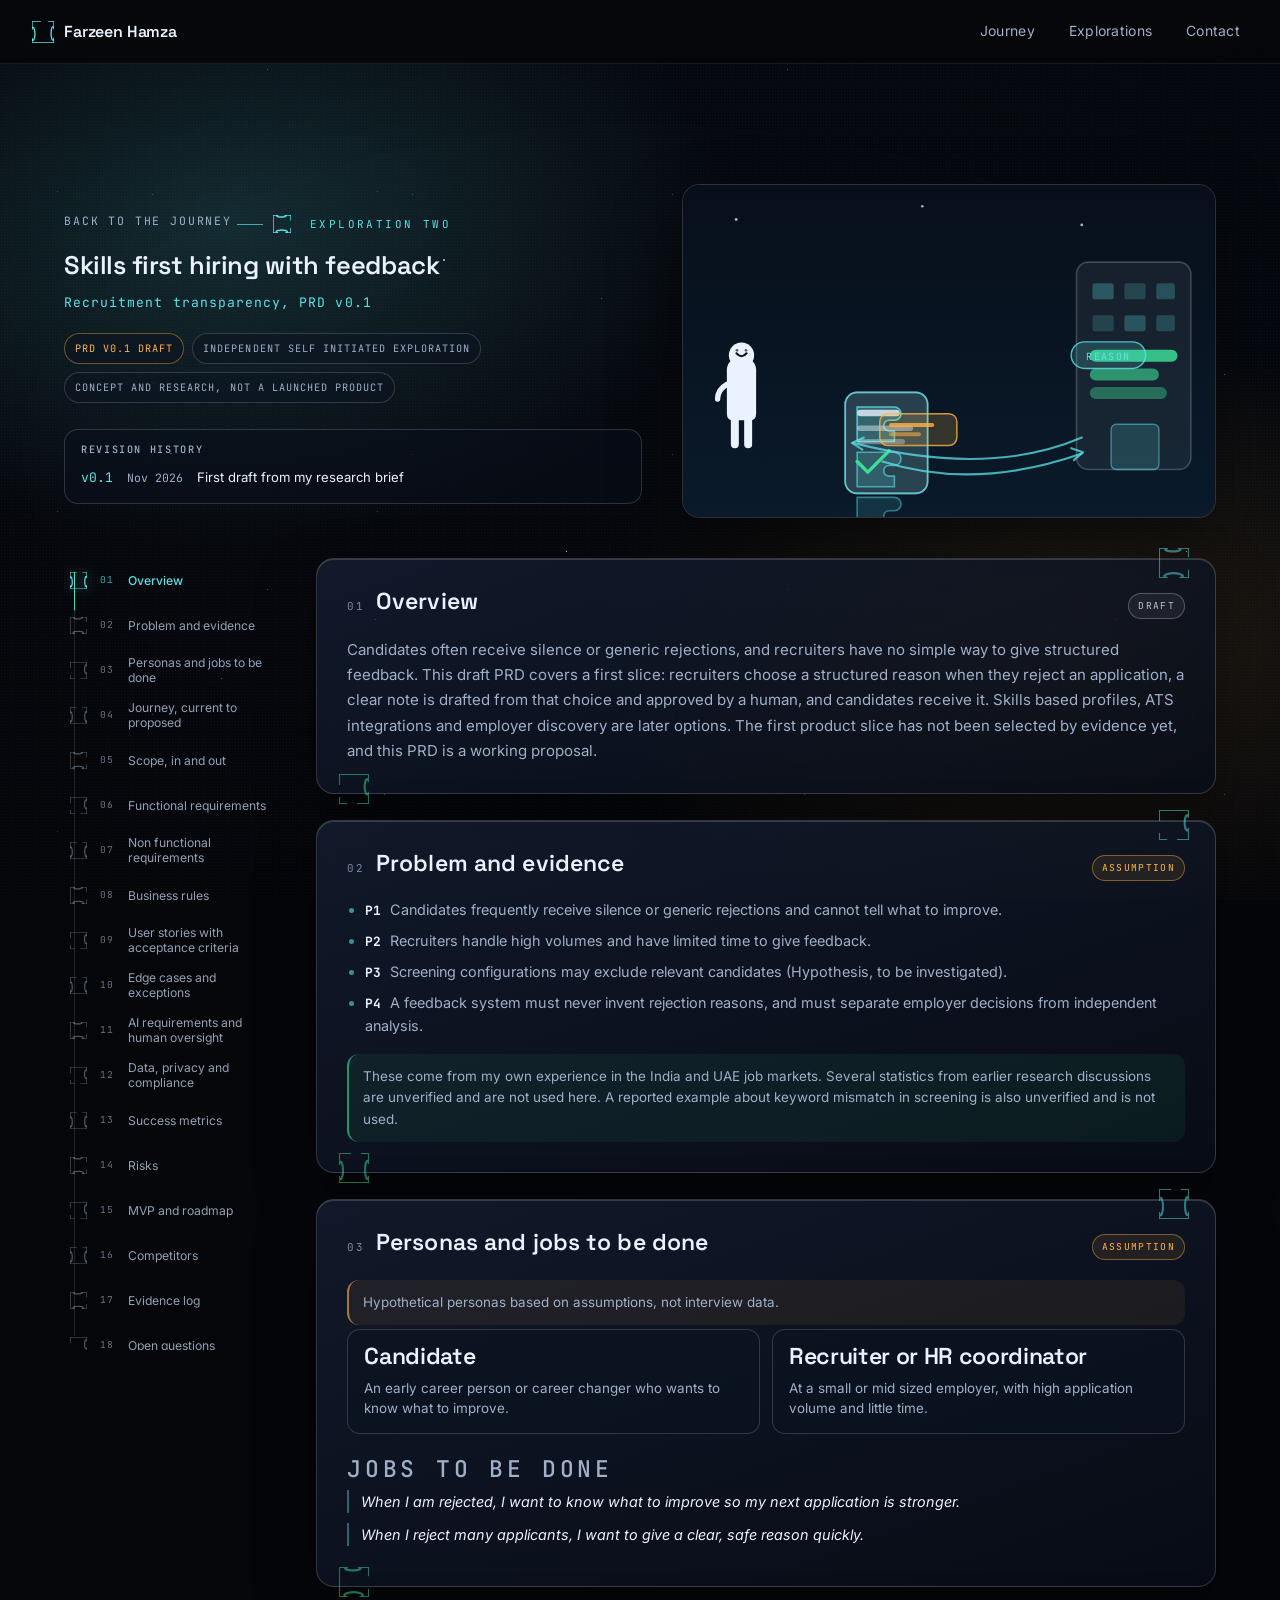
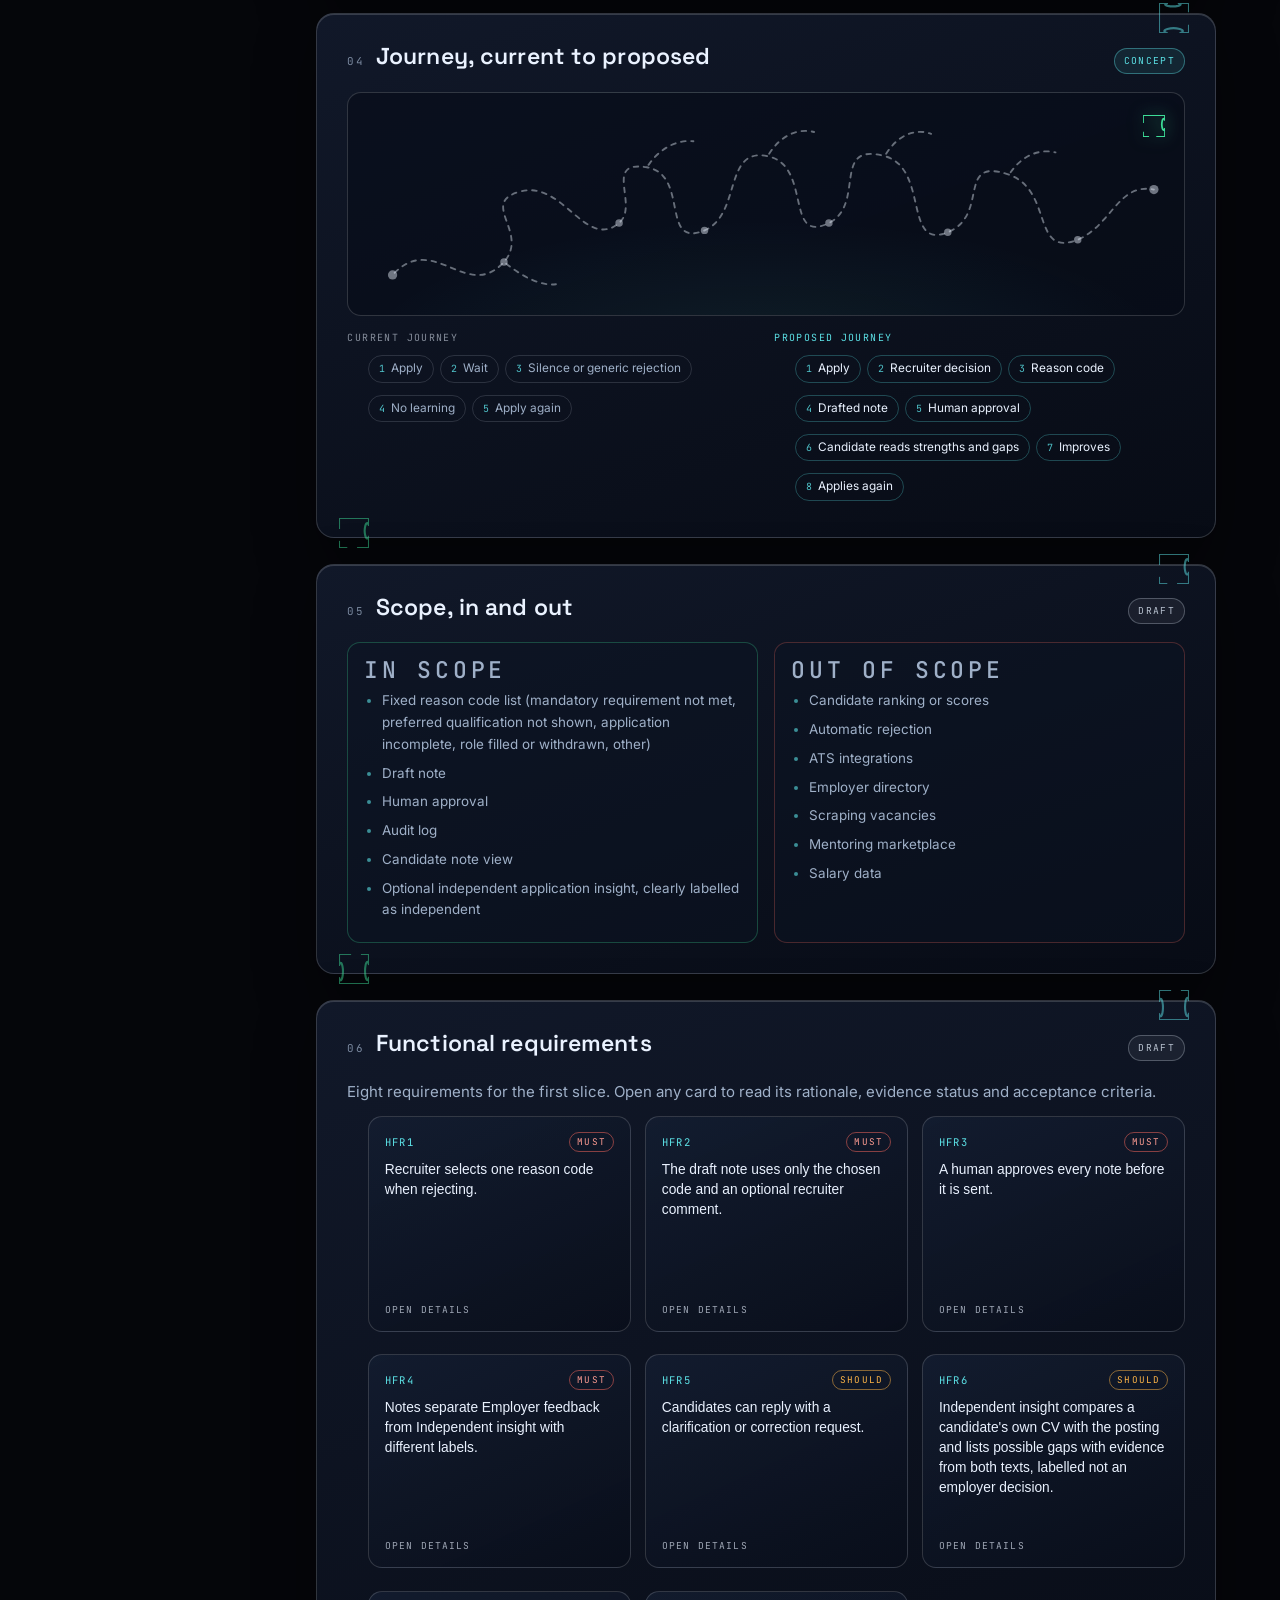
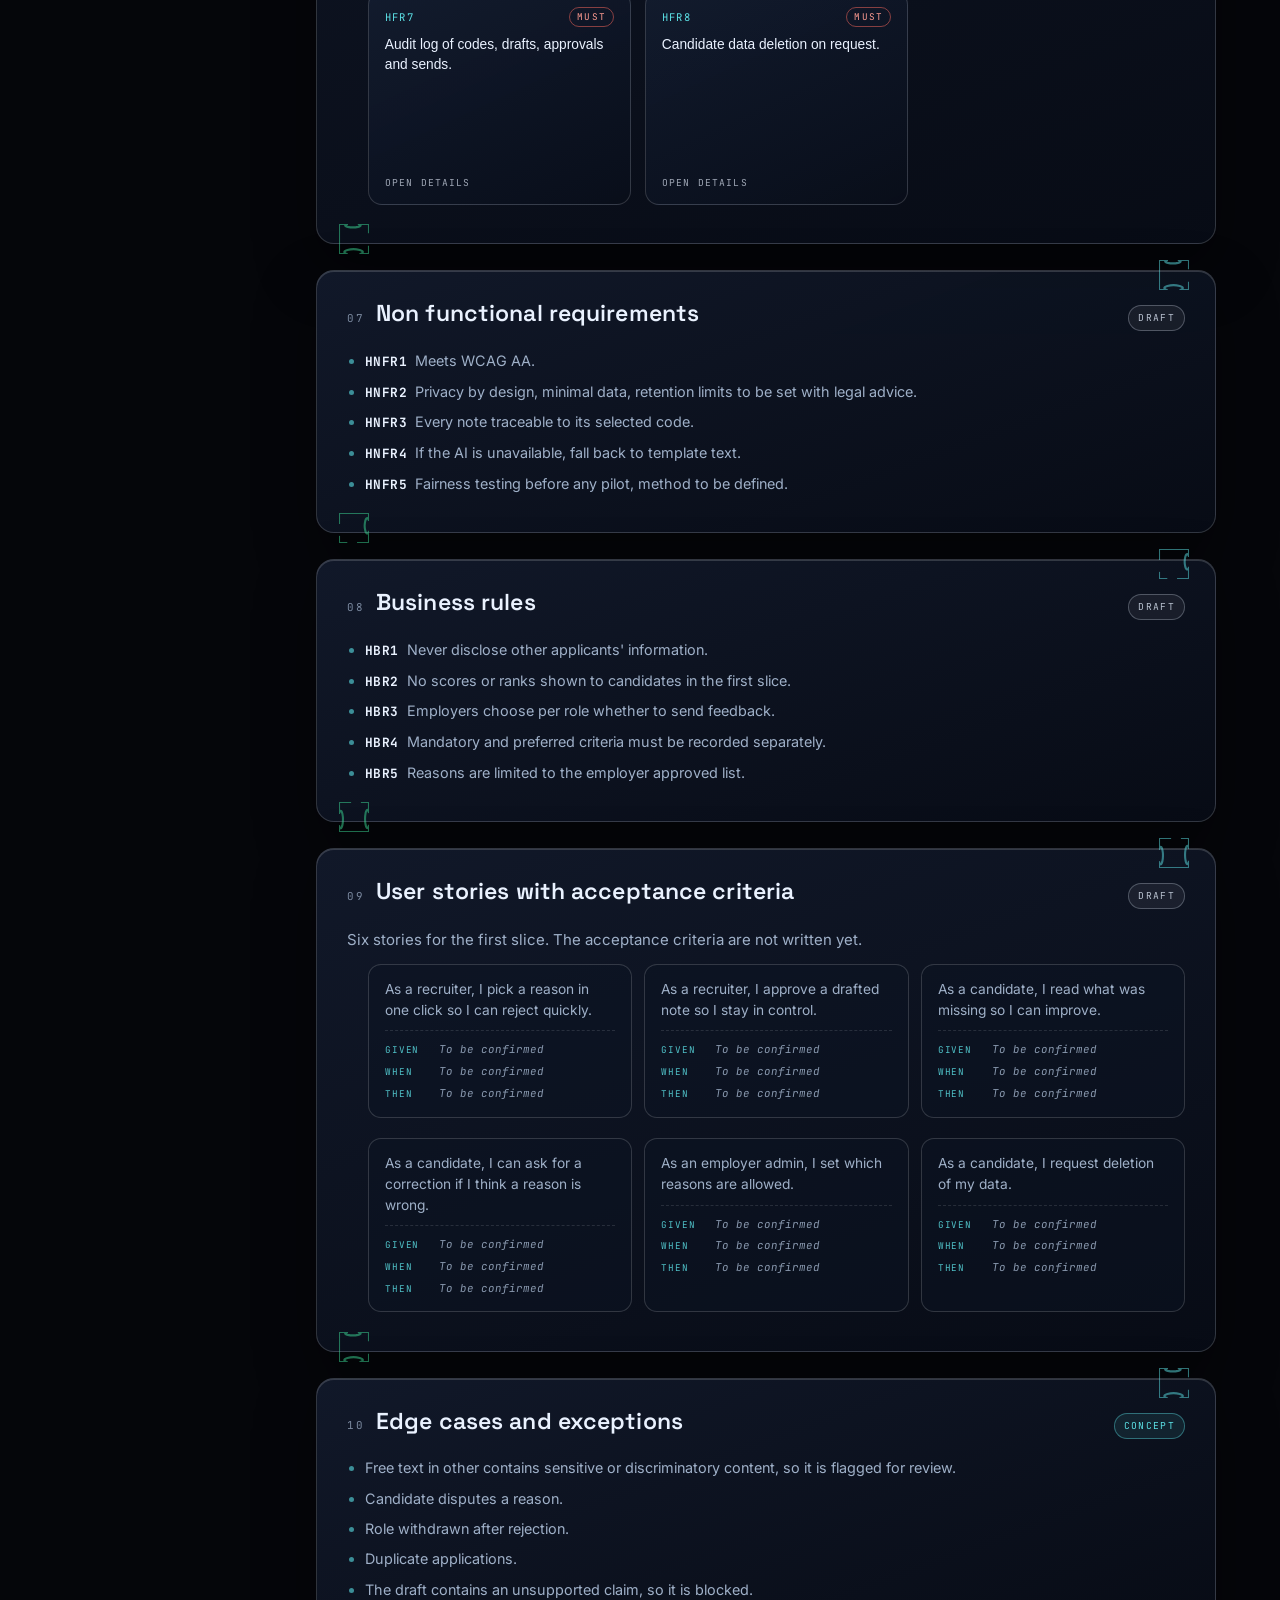
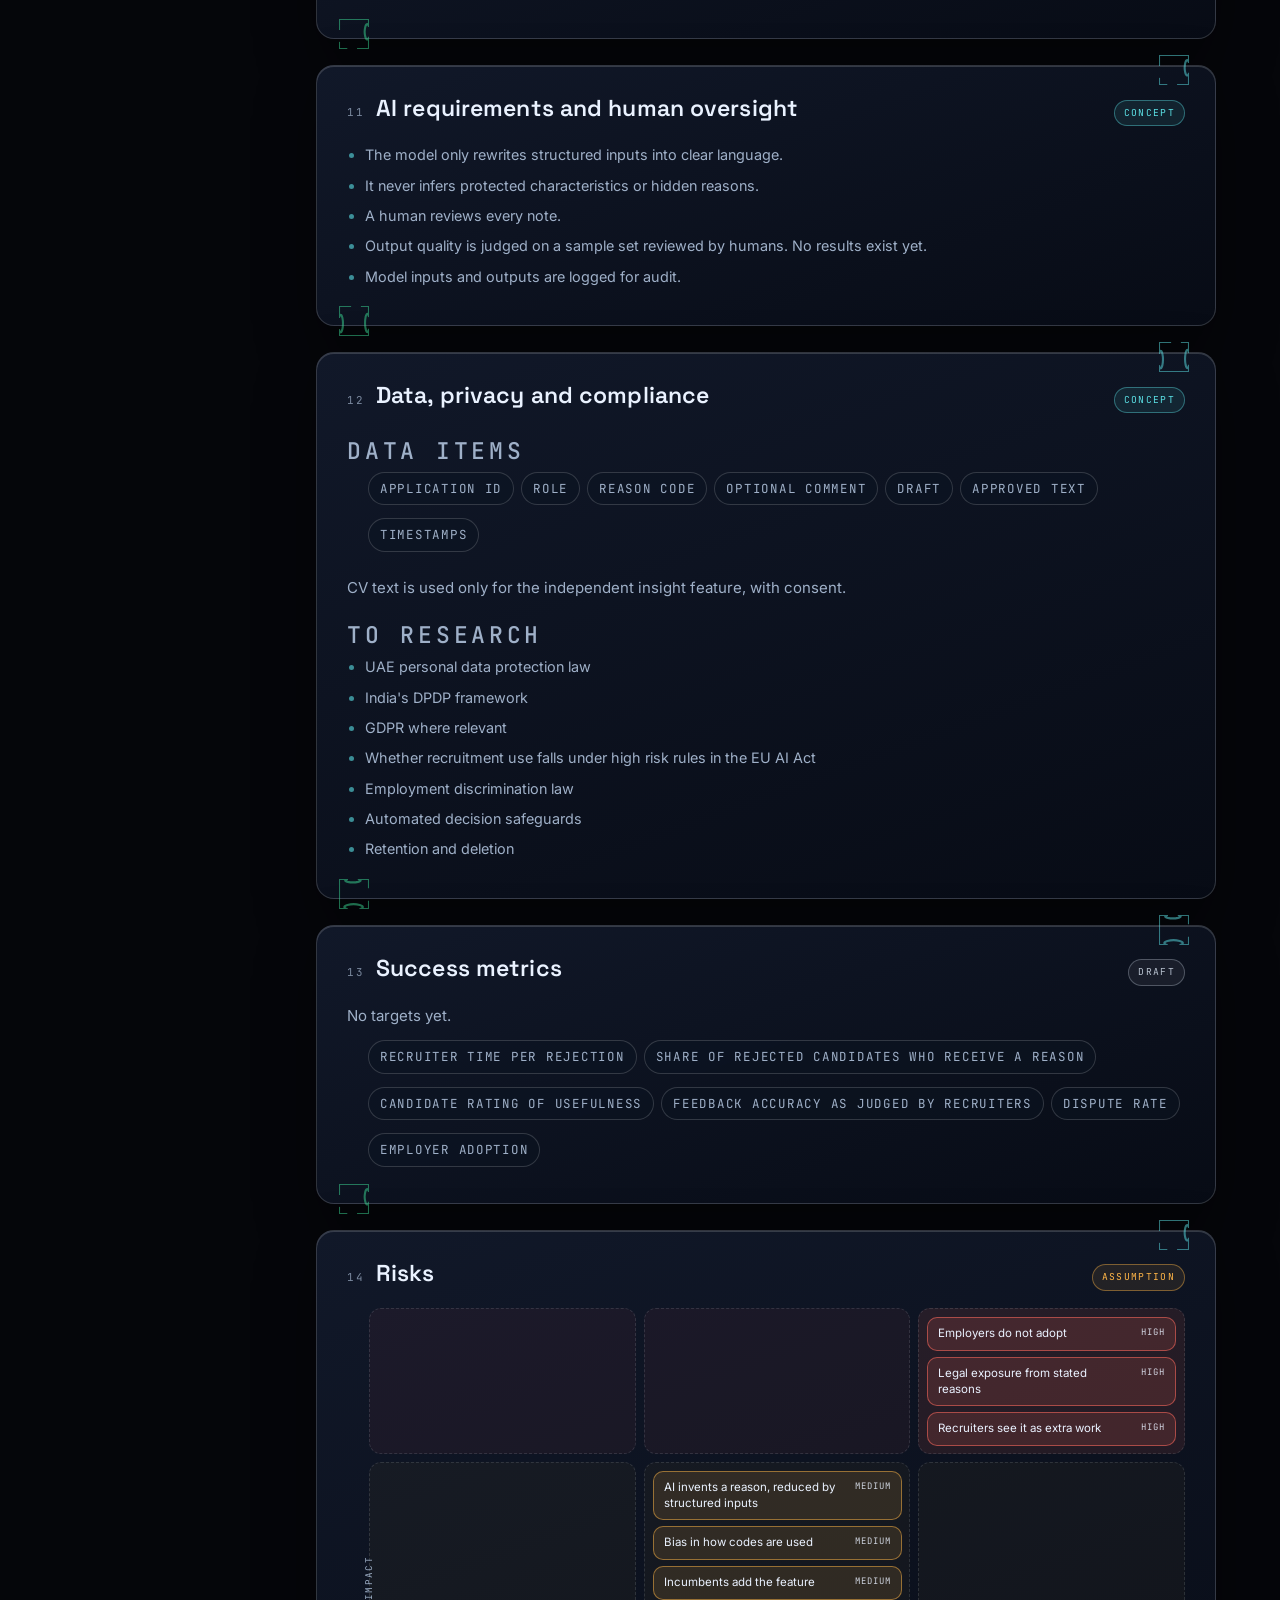
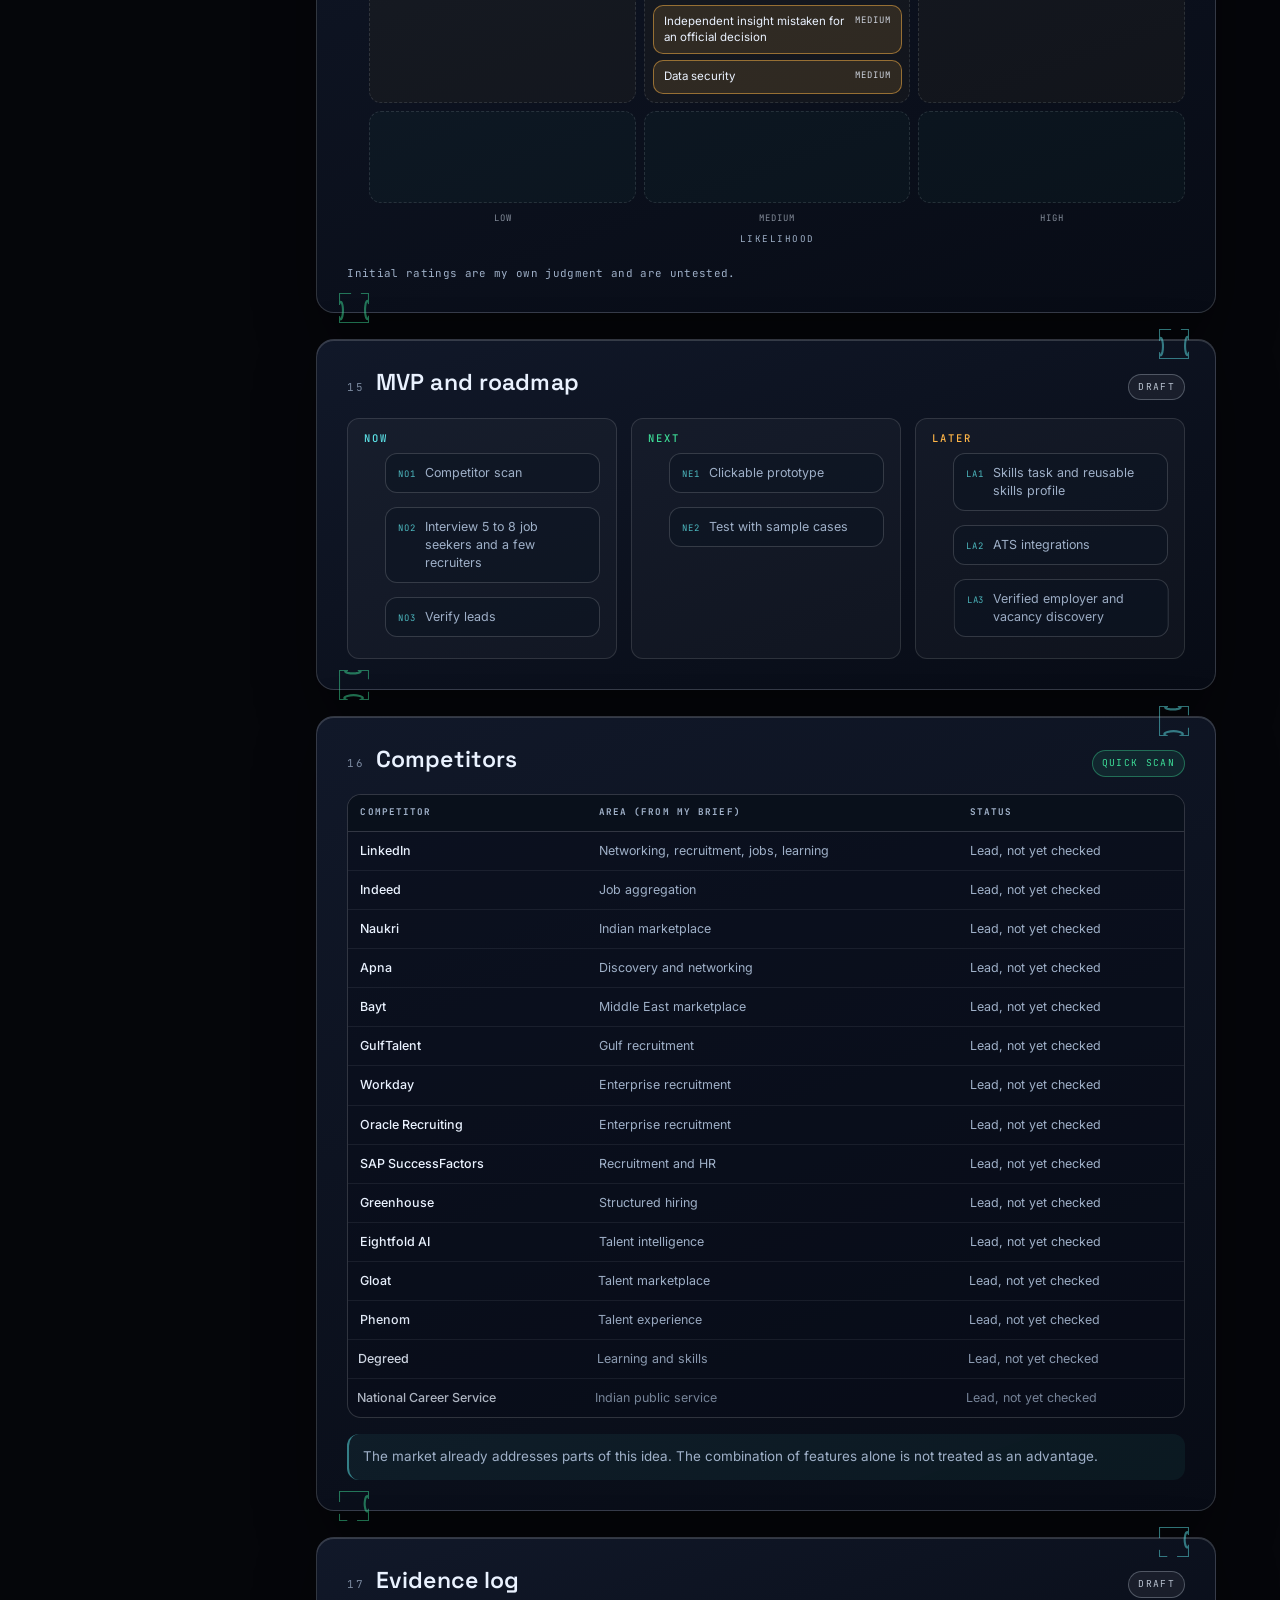
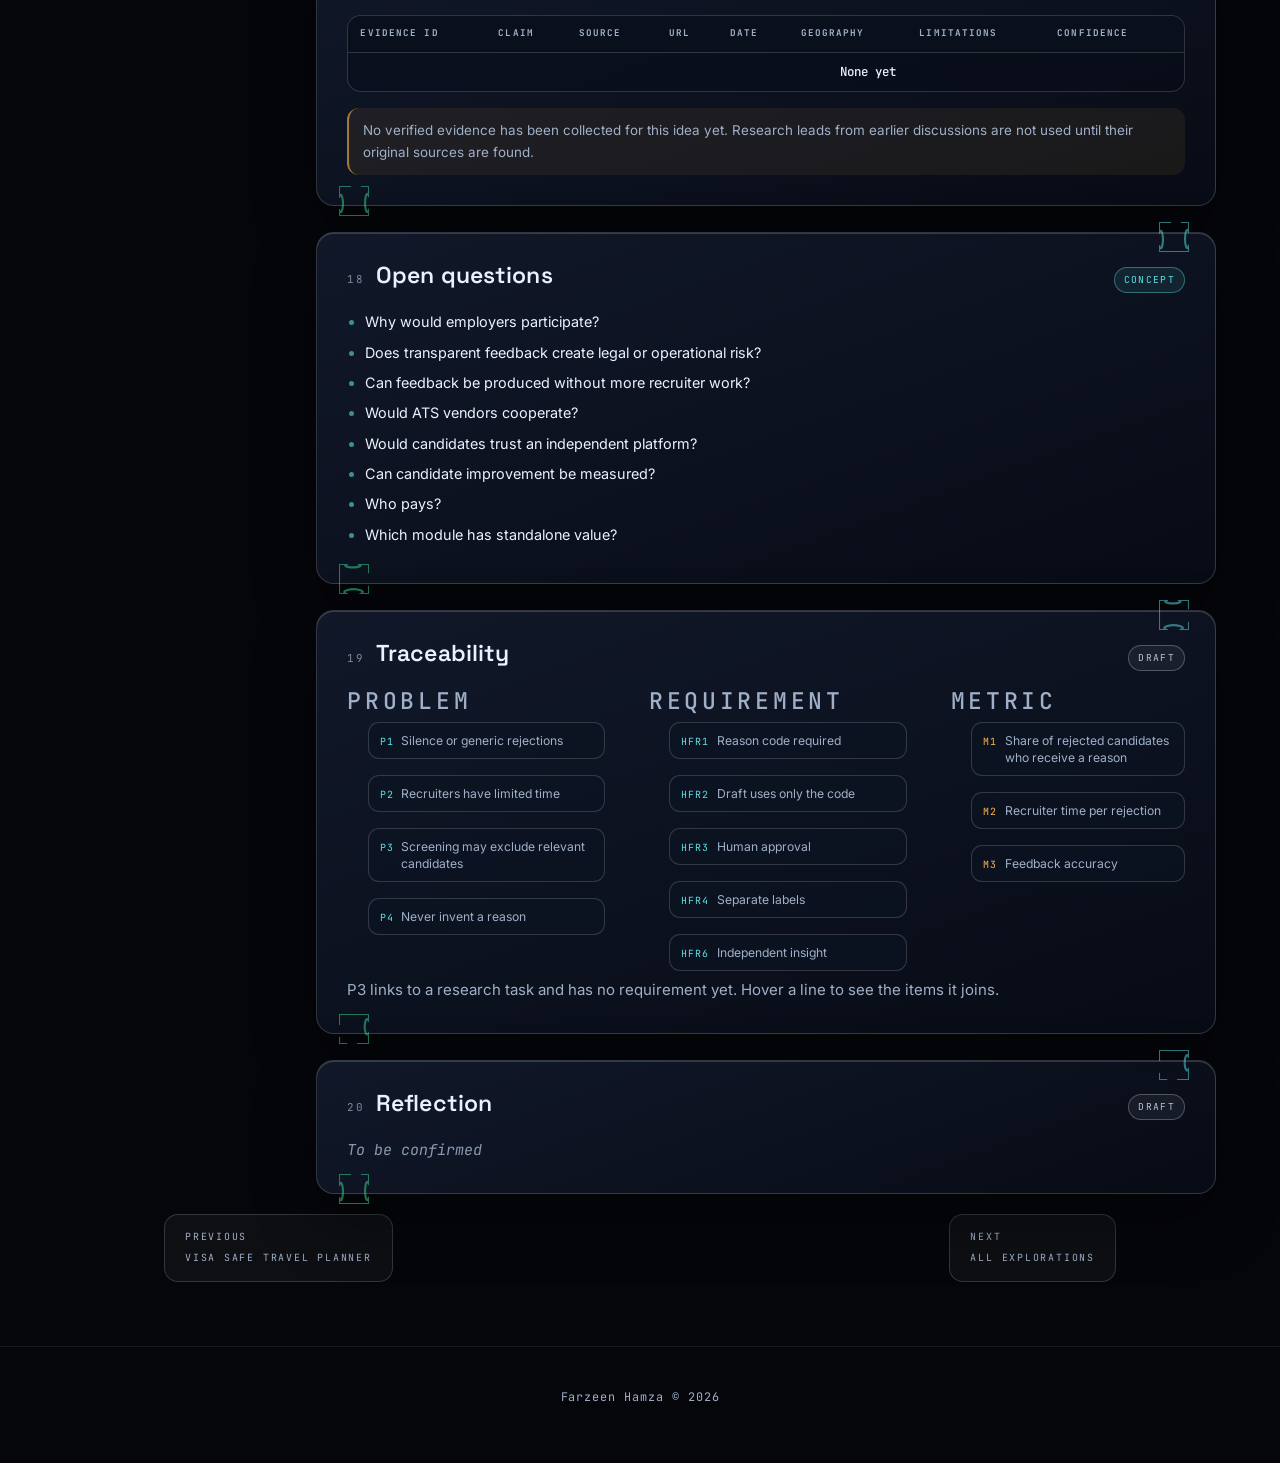
==== case-hiring.html @ be673111 "Build portfolio: puzzle world story and two PRD explorations Nine chapter scrolling narrative, a puz" ====
<!DOCTYPE html>
<html lang="en">
<head>
  <meta charset="utf-8">
  <meta name="viewport" content="width=device-width, initial-scale=1">
  <title>Skills first hiring with feedback | Farzeen Hamza</title>
  <meta name="description" content="A draft PRD for a hiring feedback product: structured rejection reasons, a drafted note approved by a human, and feedback a candidate can learn from.">
  <meta name="theme-color" content="#05060A">
  <link rel="icon" href="data:image/svg+xml,%3Csvg xmlns='http://www.w3.org/2000/svg' viewBox='0 0 64 64'%3E%3Crect width='64' height='64' rx='14' fill='%2305060A'/%3E%3Cpath d='M14 14h16c0 6 6 6 6 12s-6 6-6 12H14z' fill='none' stroke='%235CE1E6' stroke-width='3'/%3E%3Ccircle cx='44' cy='44' r='6' fill='%233DDC97'/%3E%3C/svg%3E">
  <link rel="preconnect" href="https://fonts.googleapis.com">
  <link rel="preconnect" href="https://fonts.gstatic.com" crossorigin>
  <link href="https://fonts.googleapis.com/css2?family=Space+Grotesk:wght@400;500;600&family=Inter:wght@300;400;500;600&family=JetBrains+Mono:wght@400;500&display=swap" rel="stylesheet">
  <link rel="stylesheet" href="css/styles.css">
  <script>document.documentElement.classList.add('js');</script>
</head>
<body class="case-page prd-page">
  <a class="skip-link" href="#main">Skip to content</a>

  <svg class="sprite" aria-hidden="true" focusable="false">
    <defs>
      <path id="flyer-1" d="M 0 0 L 40.3 0 C 33.73 -0.53 23.88 -6.88 39.65 -11.91 C 52.13 -15.09 61.32 -15.09 73.81 -11.91 C 89.57 -6.88 79.72 -0.53 73.15 0 L 100 0 L 100 36.9 C 99.5 29.03 93.52 17.22 88.79 36.11 C 85.8 51.06 85.8 62.08 88.79 77.03 C 93.52 95.92 99.5 84.11 100 76.24 L 100 100 L 0 100 L 0 77.21 C 0.5 84.74 6.49 96.03 11.23 77.96 C 14.23 63.66 14.23 53.12 11.23 38.82 C 6.49 20.75 0.5 32.04 0 39.57 L 0 0 Z"/>
      <path id="flyer-2" d="M 0 0 L 29.91 0 C 23.34 0.43 13.48 5.55 29.26 9.61 C 41.75 12.17 50.95 12.17 63.44 9.61 C 79.22 5.55 69.36 0.43 62.78 0 L 100 0 L 100 31.08 C 100.56 22.77 107.29 10.29 112.61 30.25 C 115.97 46.04 115.97 57.68 112.61 73.48 C 107.29 93.43 100.56 80.96 100 72.65 L 100 100 L 68.36 100 C 76.26 99.39 88.11 92.1 69.15 86.32 C 54.14 82.68 43.07 82.68 28.06 86.32 C 9.1 92.1 20.95 99.39 28.85 100 L 0 100 L 0 0 Z"/>
      <path id="flyer-3" d="M 0 0 L 100 0 L 100 26.17 C 99.45 19.59 92.9 9.72 87.71 25.51 C 84.44 38.02 84.44 47.23 87.71 59.73 C 92.9 75.53 99.45 65.65 100 59.07 L 100 100 L 60.26 100 C 66.8 100.5 76.6 106.47 60.92 111.2 C 48.5 114.19 39.35 114.19 26.93 111.2 C 11.25 106.47 21.05 100.5 27.59 100 L 0 100 L 0 76.36 C -0.5 84.3 -6.47 96.22 -11.2 77.16 C -14.19 62.07 -14.19 50.95 -11.2 35.86 C -6.47 16.8 -0.5 28.71 0 36.65 L 0 0 Z"/>
    </defs>
  </svg>

  <div class="world" aria-hidden="true">
    <div class="world__theme is-on" data-theme="explore"></div>
    <div class="world__stars" data-depth="1"></div>
    <div class="world__stars" data-depth="2"></div>
    <div class="world__stars" data-depth="3"></div>
    <div class="world__grain"></div>
    <div class="world__vignette"></div>
  </div>

  <header class="site-header">
    <a class="brand" href="index.html">
      <svg viewBox="0 0 100 100" aria-hidden="true"><use href="#flyer-1" fill="none" stroke="#5CE1E6" stroke-width="6"/></svg>
      Farzeen Hamza
    </a>
    <nav class="site-nav" aria-label="Site">
      <a href="index.html#opening">Journey</a>
      <a href="index.html#explore">Explorations</a>
      <a href="index.html#contact">Contact</a>
    </nav>
  </header>

  <main id="main">
    <section class="prd-hero" aria-labelledby="case-title">
      <div class="prd-hero__inner">
        <div class="prd-hero__copy">
          <a class="back-link" href="index.html#explore">Back to the journey</a>
          <p class="eyebrow"><svg class="eyebrow-piece" viewBox="0 0 100 100" aria-hidden="true" focusable="false"><use href="#flyer-2"/></svg>Exploration two</p>
          <h1 id="case-title">Skills first hiring with feedback</h1>
          <p class="prd-sub">Recruitment transparency, PRD v0.1</p>
          <ul class="badge-row">
            <li class="badge">PRD v0.1 draft</li>
            <li class="badge">Independent self initiated exploration</li>
            <li class="badge">Concept and research, not a launched product</li>
          </ul>
          <div class="revision">
            <h2 class="revision__title">Revision history</h2>
            <ol class="revision__list">
              <li><span class="revision__id">v0.1</span><span class="revision__date">Nov 2026</span><span class="revision__note">First draft from my research brief</span></li>
            </ol>
          </div>
        </div>
        <div class="prd-hero__art">
          <div class="case-hero__scene" aria-hidden="true">
          <svg viewBox="0 0 400 250" role="presentation" focusable="false">
                  <defs>
                    <linearGradient id="hBg" x1="0" y1="0" x2="0" y2="1">
                      <stop offset="0" stop-color="#070f1b"/><stop offset="1" stop-color="#0a1a2a"/>
                    </linearGradient>
                  </defs>
                  <rect width="400" height="250" fill="url(#hBg)"/>
                  <g opacity=".7">
                    <circle cx="40" cy="26" r="1.1" fill="#EAF2FF"/><circle cx="180" cy="16" r="1" fill="#EAF2FF"/>
                    <circle cx="300" cy="30" r="1.1" fill="#EAF2FF"/>
                  </g>
                  <g transform="translate(296 58)">
                    <rect class="hire-building" x="0" y="0" width="86" height="156" rx="9"/>
                    <rect class="hire-window" x="12" y="16" width="16" height="12" rx="2" opacity=".8"/>
                    <rect class="hire-window" x="36" y="16" width="16" height="12" rx="2" opacity=".55"/>
                    <rect class="hire-window" x="60" y="16" width="14" height="12" rx="2" opacity=".7"/>
                    <rect class="hire-window" x="12" y="40" width="16" height="12" rx="2" opacity=".5"/>
                    <rect class="hire-window" x="36" y="40" width="16" height="12" rx="2" opacity=".75"/>
                    <rect class="hire-window" x="60" y="40" width="14" height="12" rx="2" opacity=".6"/>
                    <rect x="26" y="122" width="36" height="34" rx="4" fill="rgba(92,225,230,.16)" stroke="rgba(92,225,230,.5)"/>
                    <g class="anim-shortlist">
                      <rect x="10" y="66" width="66" height="9" rx="4.5" fill="rgba(61,220,151,.85)"/>
                      <rect x="10" y="80" width="52" height="9" rx="4.5" fill="rgba(61,220,151,.6)"/>
                      <rect x="10" y="94" width="58" height="9" rx="4.5" fill="rgba(61,220,151,.4)"/>
                    </g>
                  </g>
                  <g transform="translate(44 128)">
                    <g class="anim-hire-smile">
                      <circle cx="0" cy="0" r="9.5" fill="#EAF2FF"/>
                      <path d="M-3.8 -1.4 q3.8 4.4 7.6 0" fill="none" stroke="#0A1020" stroke-width="1.6" stroke-linecap="round"/>
                      <circle cx="-3.4" cy="-3.6" r="1" fill="#0A1020" opacity=".65"/>
                      <circle cx="3.4" cy="-3.6" r="1" fill="#0A1020" opacity=".65"/>
                    </g>
                    <path d="M-11 14 q-1 -12 11 -12 q12 0 11 12 v30 q0 5 -5 5 h-12 q-5 0 -5 -5 z" fill="#EAF2FF"/>
                    <path d="M-5 47 v20 M5 47 v20" stroke="#EAF2FF" stroke-width="6" stroke-linecap="round"/>
                    <path d="M-11 22 q-7 4 -7 11" fill="none" stroke="#EAF2FF" stroke-width="4" stroke-linecap="round"/>
                  </g>
                  <g transform="translate(122 156)">
                    <rect class="hire-card" x="0" y="0" width="62" height="76" rx="9"/>
                    <g class="anim-stack-1"><path class="hire-piece" d="M9 11 h28 a5 5 0 0 1 0 10 h-4 a4 4 0 0 0 0 8 h4 v8 h-28 z"/></g>
                    <g class="anim-stack-2"><path class="hire-piece" d="M9 45 h28 a5 5 0 0 1 0 10 h-4 a4 4 0 0 0 0 8 h4 v8 h-28 z" opacity=".8"/></g>
                    <g class="anim-stack-3"><path class="hire-piece" d="M9 79 h28 a5 5 0 0 1 0 10 h-4 a4 4 0 0 0 0 8 h4 v8 h-28 z" opacity=".6"/></g>
                  </g>
                  <g class="anim-card-travel" transform="translate(122 156)">
                    <rect x="0" y="0" width="62" height="76" rx="9" fill="rgba(92,225,230,.1)" stroke="rgba(92,225,230,.75)" stroke-width="1.3"/>
                    <rect x="9" y="13" width="32" height="5" rx="2.5" fill="rgba(234,242,255,.8)"/>
                    <rect x="9" y="25" width="42" height="4" rx="2" fill="rgba(234,242,255,.45)"/>
                    <rect x="9" y="35" width="36" height="4" rx="2" fill="rgba(234,242,255,.35)"/>
                    <path d="M9 52 l8 8 l16 -16" fill="none" stroke="#3DDC97" stroke-width="2.6" stroke-linecap="round" stroke-linejoin="round"/>
                  </g>
                  <g class="anim-loop">
                    <path class="hire-arrow" d="M300 190 q-70 30 -172 4"/>
                    <path d="M136 190 l-9 4 l8 5" fill="none" stroke="rgba(92,225,230,.75)" stroke-width="1.6" stroke-linecap="round" stroke-linejoin="round"/>
                    <path class="hire-arrow" d="M150 208 q70 22 150 -6"/>
                    <path d="M292 198 l9 3 l-7 6" fill="none" stroke="rgba(92,225,230,.75)" stroke-width="1.6" stroke-linecap="round" stroke-linejoin="round"/>
                  </g>
                  <g class="anim-note" transform="translate(148 172)">
                    <rect class="hire-note" x="0" y="0" width="58" height="24" rx="6"/>
                    <rect x="7" y="7" width="34" height="3" rx="1.5" fill="rgba(255,181,71,.8)"/>
                    <rect x="7" y="14" width="24" height="3" rx="1.5" fill="rgba(255,181,71,.55)"/>
                  </g>
                  <g class="anim-chip-reason" transform="translate(292 118)">
                    <rect class="hire-chip" x="0" y="0" width="56" height="20" rx="10"/>
                    <text x="28" y="13.5" text-anchor="middle" fill="#5CE1E6" font-family="JetBrains Mono, monospace" font-size="7.5" letter-spacing="1">REASON</text>
                  </g>
                </svg>
                  </div>
        </div>
      </div>
    </section>

    <div class="prd-shell">
      <nav class="prd-rail" aria-label="PRD sections">
        <span class="prd-rail__line" aria-hidden="true"><span class="prd-rail__fill"></span></span>
        <ol class="prd-rail__list">
          <li><a href="#overview"><span class="prd-rail__piece" aria-hidden="true"><svg viewBox="0 0 100 100"><use href="#flyer-1"/></svg></span><span class="prd-rail__num" aria-hidden="true">01</span><span class="prd-rail__name">Overview</span></a></li>
          <li><a href="#problem"><span class="prd-rail__piece" aria-hidden="true"><svg viewBox="0 0 100 100"><use href="#flyer-2"/></svg></span><span class="prd-rail__num" aria-hidden="true">02</span><span class="prd-rail__name">Problem and evidence</span></a></li>
          <li><a href="#personas"><span class="prd-rail__piece" aria-hidden="true"><svg viewBox="0 0 100 100"><use href="#flyer-3"/></svg></span><span class="prd-rail__num" aria-hidden="true">03</span><span class="prd-rail__name">Personas and jobs to be done</span></a></li>
          <li><a href="#journey"><span class="prd-rail__piece" aria-hidden="true"><svg viewBox="0 0 100 100"><use href="#flyer-1"/></svg></span><span class="prd-rail__num" aria-hidden="true">04</span><span class="prd-rail__name">Journey, current to proposed</span></a></li>
          <li><a href="#scope"><span class="prd-rail__piece" aria-hidden="true"><svg viewBox="0 0 100 100"><use href="#flyer-2"/></svg></span><span class="prd-rail__num" aria-hidden="true">05</span><span class="prd-rail__name">Scope, in and out</span></a></li>
          <li><a href="#functional"><span class="prd-rail__piece" aria-hidden="true"><svg viewBox="0 0 100 100"><use href="#flyer-3"/></svg></span><span class="prd-rail__num" aria-hidden="true">06</span><span class="prd-rail__name">Functional requirements</span></a></li>
          <li><a href="#nonfunctional"><span class="prd-rail__piece" aria-hidden="true"><svg viewBox="0 0 100 100"><use href="#flyer-1"/></svg></span><span class="prd-rail__num" aria-hidden="true">07</span><span class="prd-rail__name">Non functional requirements</span></a></li>
          <li><a href="#rules"><span class="prd-rail__piece" aria-hidden="true"><svg viewBox="0 0 100 100"><use href="#flyer-2"/></svg></span><span class="prd-rail__num" aria-hidden="true">08</span><span class="prd-rail__name">Business rules</span></a></li>
          <li><a href="#stories"><span class="prd-rail__piece" aria-hidden="true"><svg viewBox="0 0 100 100"><use href="#flyer-3"/></svg></span><span class="prd-rail__num" aria-hidden="true">09</span><span class="prd-rail__name">User stories with acceptance criteria</span></a></li>
          <li><a href="#edge"><span class="prd-rail__piece" aria-hidden="true"><svg viewBox="0 0 100 100"><use href="#flyer-1"/></svg></span><span class="prd-rail__num" aria-hidden="true">10</span><span class="prd-rail__name">Edge cases and exceptions</span></a></li>
          <li><a href="#ai"><span class="prd-rail__piece" aria-hidden="true"><svg viewBox="0 0 100 100"><use href="#flyer-2"/></svg></span><span class="prd-rail__num" aria-hidden="true">11</span><span class="prd-rail__name">AI requirements and human oversight</span></a></li>
          <li><a href="#data"><span class="prd-rail__piece" aria-hidden="true"><svg viewBox="0 0 100 100"><use href="#flyer-3"/></svg></span><span class="prd-rail__num" aria-hidden="true">12</span><span class="prd-rail__name">Data, privacy and compliance</span></a></li>
          <li><a href="#metrics"><span class="prd-rail__piece" aria-hidden="true"><svg viewBox="0 0 100 100"><use href="#flyer-1"/></svg></span><span class="prd-rail__num" aria-hidden="true">13</span><span class="prd-rail__name">Success metrics</span></a></li>
          <li><a href="#risks"><span class="prd-rail__piece" aria-hidden="true"><svg viewBox="0 0 100 100"><use href="#flyer-2"/></svg></span><span class="prd-rail__num" aria-hidden="true">14</span><span class="prd-rail__name">Risks</span></a></li>
          <li><a href="#roadmap"><span class="prd-rail__piece" aria-hidden="true"><svg viewBox="0 0 100 100"><use href="#flyer-3"/></svg></span><span class="prd-rail__num" aria-hidden="true">15</span><span class="prd-rail__name">MVP and roadmap</span></a></li>
          <li><a href="#competitors"><span class="prd-rail__piece" aria-hidden="true"><svg viewBox="0 0 100 100"><use href="#flyer-1"/></svg></span><span class="prd-rail__num" aria-hidden="true">16</span><span class="prd-rail__name">Competitors</span></a></li>
          <li><a href="#evidence"><span class="prd-rail__piece" aria-hidden="true"><svg viewBox="0 0 100 100"><use href="#flyer-2"/></svg></span><span class="prd-rail__num" aria-hidden="true">17</span><span class="prd-rail__name">Evidence log</span></a></li>
          <li><a href="#questions"><span class="prd-rail__piece" aria-hidden="true"><svg viewBox="0 0 100 100"><use href="#flyer-3"/></svg></span><span class="prd-rail__num" aria-hidden="true">18</span><span class="prd-rail__name">Open questions</span></a></li>
          <li><a href="#trace"><span class="prd-rail__piece" aria-hidden="true"><svg viewBox="0 0 100 100"><use href="#flyer-1"/></svg></span><span class="prd-rail__num" aria-hidden="true">19</span><span class="prd-rail__name">Traceability</span></a></li>
          <li><a href="#reflection"><span class="prd-rail__piece" aria-hidden="true"><svg viewBox="0 0 100 100"><use href="#flyer-2"/></svg></span><span class="prd-rail__num" aria-hidden="true">20</span><span class="prd-rail__name">Reflection</span></a></li>
        </ol>
      </nav>

      <div class="prd-panels">
        <section class="panel" id="overview" data-panel aria-labelledby="h-overview">
          <span class="panel__edge panel__edge--a" aria-hidden="true"><svg viewBox="0 0 100 100"><use href="#flyer-2"/></svg></span>
          <span class="panel__edge panel__edge--b" aria-hidden="true"><svg viewBox="0 0 100 100"><use href="#flyer-3"/></svg></span>
          <header class="panel__head">
            <span class="panel__num" aria-hidden="true">01</span>
            <h2 class="panel__title" id="h-overview">Overview</h2>
            <span class="tag tag--draft">Draft</span>
          </header>
          <div class="panel__body">
            <p>Candidates often receive silence or generic rejections, and recruiters have no simple way to give structured feedback. This draft PRD covers a first slice: recruiters choose a structured reason when they reject an application, a clear note is drafted from that choice and approved by a human, and candidates receive it. Skills based profiles, ATS integrations and employer discovery are later options. The first product slice has not been selected by evidence yet, and this PRD is a working proposal.</p>
          </div>
        </section>

        <section class="panel" id="problem" data-panel aria-labelledby="h-problem">
          <span class="panel__edge panel__edge--a" aria-hidden="true"><svg viewBox="0 0 100 100"><use href="#flyer-3"/></svg></span>
          <span class="panel__edge panel__edge--b" aria-hidden="true"><svg viewBox="0 0 100 100"><use href="#flyer-1"/></svg></span>
          <header class="panel__head">
            <span class="panel__num" aria-hidden="true">02</span>
            <h2 class="panel__title" id="h-problem">Problem and evidence</h2>
            <span class="tag tag--assumption">Assumption</span>
          </header>
          <div class="panel__body">
            <ul class="bullet-list">
              <li><strong>P1</strong> Candidates frequently receive silence or generic rejections and cannot tell what to improve.</li>
              <li><strong>P2</strong> Recruiters handle high volumes and have limited time to give feedback.</li>
              <li><strong>P3</strong> Screening configurations may exclude relevant candidates (Hypothesis, to be investigated).</li>
              <li><strong>P4</strong> A feedback system must never invent rejection reasons, and must separate employer decisions from independent analysis.</li>
            </ul>
            <aside class="callout callout--evidence">
              <p>These come from my own experience in the India and UAE job markets. Several statistics from earlier research discussions are unverified and are not used here. A reported example about keyword mismatch in screening is also unverified and is not used.</p>
            </aside>
          </div>
        </section>

        <section class="panel" id="personas" data-panel aria-labelledby="h-personas">
          <span class="panel__edge panel__edge--a" aria-hidden="true"><svg viewBox="0 0 100 100"><use href="#flyer-1"/></svg></span>
          <span class="panel__edge panel__edge--b" aria-hidden="true"><svg viewBox="0 0 100 100"><use href="#flyer-2"/></svg></span>
          <header class="panel__head">
            <span class="panel__num" aria-hidden="true">03</span>
            <h2 class="panel__title" id="h-personas">Personas and jobs to be done</h2>
            <span class="tag tag--assumption">Assumption</span>
          </header>
          <div class="panel__body">
            <aside class="callout callout--warn">
              <p>Hypothetical personas based on assumptions, not interview data.</p>
            </aside>
            <div class="dual">
              <article class="mini-card">
                <h3 class="mini-card__title">Candidate</h3>
                <p>An early career person or career changer who wants to know what to improve.</p>
              </article>
              <article class="mini-card">
                <h3 class="mini-card__title">Recruiter or HR coordinator</h3>
                <p>At a small or mid sized employer, with high application volume and little time.</p>
              </article>
            </div>
            <h3 class="sub-head">Jobs to be done</h3>
            <ul class="bullet-list quotes">
              <li>When I am rejected, I want to know what to improve so my next application is stronger.</li>
              <li>When I reject many applicants, I want to give a clear, safe reason quickly.</li>
            </ul>
          </div>
        </section>

        <section class="panel" id="journey" data-panel aria-labelledby="h-journey">
          <span class="panel__edge panel__edge--a" aria-hidden="true"><svg viewBox="0 0 100 100"><use href="#flyer-2"/></svg></span>
          <span class="panel__edge panel__edge--b" aria-hidden="true"><svg viewBox="0 0 100 100"><use href="#flyer-3"/></svg></span>
          <header class="panel__head">
            <span class="panel__num" aria-hidden="true">04</span>
            <h2 class="panel__title" id="h-journey">Journey, current to proposed</h2>
            <span class="tag tag--concept">Concept</span>
          </header>
          <div class="panel__body">
            <div class="journey" data-anim="journey">
              <div class="journey__stage">
                <svg class="journey__svg" viewBox="0 0 900 240" aria-hidden="true" focusable="false">
                  <path class="journey__tangle" d="M 48 196 C 92 148 128 226 168 182 C 196 150 140 118 186 106 C 232 94 256 170 292 140 C 314 121 274 72 322 80 C 368 88 336 168 384 148 C 424 131 404 58 452 68 C 500 78 470 164 518 140 C 558 120 520 52 578 68 C 626 81 598 170 646 150 C 692 131 654 68 712 88 C 760 105 736 178 786 158 C 822 143 830 96 868 104"/>
                  <path class="journey__tangle journey__tangle--spur" d="M 168 182 C 190 200 210 208 224 206 M 322 80 C 336 58 356 50 372 52 M 452 68 C 466 44 486 38 502 42 M 578 68 C 592 44 612 38 628 44 M 712 88 C 726 66 746 60 762 64"/>
                  <path class="journey__clean" d="M 48 200 C 150 200 190 196 240 178 C 300 156 300 128 360 124 C 470 118 520 104 580 96 C 660 86 720 62 780 52 C 820 46 848 40 868 36"/>
                  <g class="journey__dots journey__dots--now">
                    <circle cx="48" cy="196" r="5"/><circle cx="168" cy="182" r="4"/><circle cx="292" cy="140" r="4"/><circle cx="384" cy="148" r="4"/><circle cx="518" cy="140" r="4"/><circle cx="646" cy="150" r="4"/><circle cx="786" cy="158" r="4"/><circle cx="868" cy="104" r="5"/>
                  </g>
                  <g class="journey__dots journey__dots--next">
                    <circle cx="48" cy="200" r="5"/><circle cx="240" cy="178" r="4"/><circle cx="360" cy="124" r="4"/><circle cx="580" cy="96" r="4"/><circle cx="780" cy="52" r="4"/><circle cx="868" cy="36" r="5"/>
                  </g>
                </svg>
                <span class="journey__runner" aria-hidden="true"><svg viewBox="0 0 100 100"><use href="#flyer-3"/></svg></span>
              </div>
              <div class="journey__labels">
                <div class="journey__label journey__label--now">
                  <span class="journey__tag">Current journey</span>
                  <ol class="journey__steps">
                    <li>Apply</li>
                    <li>Wait</li>
                    <li>Silence or generic rejection</li>
                    <li>No learning</li>
                    <li>Apply again</li>
                  </ol>
                </div>
                <div class="journey__label journey__label--next">
                  <span class="journey__tag">Proposed journey</span>
                  <ol class="journey__steps">
                    <li>Apply</li>
                    <li>Recruiter decision</li>
                    <li>Reason code</li>
                    <li>Drafted note</li>
                    <li>Human approval</li>
                    <li>Candidate reads strengths and gaps</li>
                    <li>Improves</li>
                    <li>Applies again</li>
                  </ol>
                </div>
              </div>
            </div>
          </div>
        </section>

        <section class="panel" id="scope" data-panel aria-labelledby="h-scope">
          <span class="panel__edge panel__edge--a" aria-hidden="true"><svg viewBox="0 0 100 100"><use href="#flyer-3"/></svg></span>
          <span class="panel__edge panel__edge--b" aria-hidden="true"><svg viewBox="0 0 100 100"><use href="#flyer-1"/></svg></span>
          <header class="panel__head">
            <span class="panel__num" aria-hidden="true">05</span>
            <h2 class="panel__title" id="h-scope">Scope, in and out</h2>
            <span class="tag tag--draft">Draft</span>
          </header>
          <div class="panel__body">
            <div class="scope">
              <div class="scope__col scope__col--in">
                <h3 class="scope__title">In scope</h3>
                <ul class="bullet-list">
                  <li>Fixed reason code list (mandatory requirement not met, preferred qualification not shown, application incomplete, role filled or withdrawn, other)</li>
                  <li>Draft note</li>
                  <li>Human approval</li>
                  <li>Audit log</li>
                  <li>Candidate note view</li>
                  <li>Optional independent application insight, clearly labelled as independent</li>
                </ul>
              </div>
              <div class="scope__col scope__col--out">
                <h3 class="scope__title">Out of scope</h3>
                <ul class="bullet-list">
                  <li>Candidate ranking or scores</li>
                  <li>Automatic rejection</li>
                  <li>ATS integrations</li>
                  <li>Employer directory</li>
                  <li>Scraping vacancies</li>
                  <li>Mentoring marketplace</li>
                  <li>Salary data</li>
                </ul>
              </div>
            </div>
          </div>
        </section>

        <section class="panel" id="functional" data-panel aria-labelledby="h-functional">
          <span class="panel__edge panel__edge--a" aria-hidden="true"><svg viewBox="0 0 100 100"><use href="#flyer-1"/></svg></span>
          <span class="panel__edge panel__edge--b" aria-hidden="true"><svg viewBox="0 0 100 100"><use href="#flyer-2"/></svg></span>
          <header class="panel__head">
            <span class="panel__num" aria-hidden="true">06</span>
            <h2 class="panel__title" id="h-functional">Functional requirements</h2>
            <span class="tag tag--draft">Draft</span>
          </header>
          <div class="panel__body">
            <p class="panel__lede">Eight requirements for the first slice. Open any card to read its rationale, evidence status and acceptance criteria.</p>
            <ul class="req-grid">
              <li class="req-card">
                <button class="flip" type="button" aria-pressed="false">
                  <span class="flip__inner">
                    <span class="flip__face flip__face--front">
                      <span class="req-card__top"><span class="req-card__id">HFR1</span><span class="prio prio--must">Must</span></span>
                      <span class="req-card__title">Recruiter selects one reason code when rejecting.</span>
                      <span class="req-card__hint">Open details</span>
                    </span>
                    <span class="flip__face flip__face--back">
                      <span class="req-card__id">HFR1</span>
                      <span class="req-card__row"><span class="req-card__label">Rationale</span><span>Structured input prevents invented reasons.</span></span>
                      <span class="req-card__row"><span class="req-card__label">Evidence</span><span>Assumption.</span></span>
                      <span class="req-card__row"><span class="req-card__label">Acceptance</span><span>Given a rejection, when the recruiter submits without a code, the system blocks and asks for one.</span></span>
                    </span>
                  </span>
                </button>
              </li>
              <li class="req-card">
                <button class="flip" type="button" aria-pressed="false">
                  <span class="flip__inner">
                    <span class="flip__face flip__face--front">
                      <span class="req-card__top"><span class="req-card__id">HFR2</span><span class="prio prio--must">Must</span></span>
                      <span class="req-card__title">The draft note uses only the chosen code and an optional recruiter comment.</span>
                      <span class="req-card__hint">Open details</span>
                    </span>
                    <span class="flip__face flip__face--back">
                      <span class="req-card__id">HFR2</span>
                      <span class="req-card__row"><span class="req-card__label">Rationale</span><span><span class="tbc">To be confirmed</span></span></span>
                      <span class="req-card__row"><span class="req-card__label">Evidence</span><span><span class="tbc">To be confirmed</span></span></span>
                      <span class="req-card__row"><span class="req-card__label">Acceptance</span><span>Reviewed sample drafts contain no reason that was not selected.</span></span>
                    </span>
                  </span>
                </button>
              </li>
              <li class="req-card">
                <button class="flip" type="button" aria-pressed="false">
                  <span class="flip__inner">
                    <span class="flip__face flip__face--front">
                      <span class="req-card__top"><span class="req-card__id">HFR3</span><span class="prio prio--must">Must</span></span>
                      <span class="req-card__title">A human approves every note before it is sent.</span>
                      <span class="req-card__hint">Open details</span>
                    </span>
                    <span class="flip__face flip__face--back">
                      <span class="req-card__id">HFR3</span>
                      <span class="req-card__row"><span class="req-card__label">Rationale</span><span><span class="tbc">To be confirmed</span></span></span>
                      <span class="req-card__row"><span class="req-card__label">Evidence</span><span><span class="tbc">To be confirmed</span></span></span>
                      <span class="req-card__row"><span class="req-card__label">Acceptance</span><span>No note is sent without approval, and approval is logged with user and time.</span></span>
                    </span>
                  </span>
                </button>
              </li>
              <li class="req-card">
                <button class="flip" type="button" aria-pressed="false">
                  <span class="flip__inner">
                    <span class="flip__face flip__face--front">
                      <span class="req-card__top"><span class="req-card__id">HFR4</span><span class="prio prio--must">Must</span></span>
                      <span class="req-card__title">Notes separate Employer feedback from Independent insight with different labels.</span>
                      <span class="req-card__hint">Open details</span>
                    </span>
                    <span class="flip__face flip__face--back">
                      <span class="req-card__id">HFR4</span>
                      <span class="req-card__row"><span class="req-card__label">Rationale</span><span><span class="tbc">To be confirmed</span></span></span>
                      <span class="req-card__row"><span class="req-card__label">Evidence</span><span><span class="tbc">To be confirmed</span></span></span>
                      <span class="req-card__row"><span class="req-card__label">Acceptance</span><span><span class="tbc">To be confirmed</span></span></span>
                    </span>
                  </span>
                </button>
              </li>
              <li class="req-card">
                <button class="flip" type="button" aria-pressed="false">
                  <span class="flip__inner">
                    <span class="flip__face flip__face--front">
                      <span class="req-card__top"><span class="req-card__id">HFR5</span><span class="prio prio--should">Should</span></span>
                      <span class="req-card__title">Candidates can reply with a clarification or correction request.</span>
                      <span class="req-card__hint">Open details</span>
                    </span>
                    <span class="flip__face flip__face--back">
                      <span class="req-card__id">HFR5</span>
                      <span class="req-card__row"><span class="req-card__label">Rationale</span><span><span class="tbc">To be confirmed</span></span></span>
                      <span class="req-card__row"><span class="req-card__label">Evidence</span><span><span class="tbc">To be confirmed</span></span></span>
                      <span class="req-card__row"><span class="req-card__label">Acceptance</span><span><span class="tbc">To be confirmed</span></span></span>
                    </span>
                  </span>
                </button>
              </li>
              <li class="req-card">
                <button class="flip" type="button" aria-pressed="false">
                  <span class="flip__inner">
                    <span class="flip__face flip__face--front">
                      <span class="req-card__top"><span class="req-card__id">HFR6</span><span class="prio prio--should">Should</span></span>
                      <span class="req-card__title">Independent insight compares a candidate's own CV with the posting and lists possible gaps with evidence from both texts, labelled not an employer decision.</span>
                      <span class="req-card__hint">Open details</span>
                    </span>
                    <span class="flip__face flip__face--back">
                      <span class="req-card__id">HFR6</span>
                      <span class="req-card__row"><span class="req-card__label">Rationale</span><span><span class="tbc">To be confirmed</span></span></span>
                      <span class="req-card__row"><span class="req-card__label">Evidence</span><span><span class="tbc">To be confirmed</span></span></span>
                      <span class="req-card__row"><span class="req-card__label">Acceptance</span><span><span class="tbc">To be confirmed</span></span></span>
                    </span>
                  </span>
                </button>
              </li>
              <li class="req-card">
                <button class="flip" type="button" aria-pressed="false">
                  <span class="flip__inner">
                    <span class="flip__face flip__face--front">
                      <span class="req-card__top"><span class="req-card__id">HFR7</span><span class="prio prio--must">Must</span></span>
                      <span class="req-card__title">Audit log of codes, drafts, approvals and sends.</span>
                      <span class="req-card__hint">Open details</span>
                    </span>
                    <span class="flip__face flip__face--back">
                      <span class="req-card__id">HFR7</span>
                      <span class="req-card__row"><span class="req-card__label">Rationale</span><span><span class="tbc">To be confirmed</span></span></span>
                      <span class="req-card__row"><span class="req-card__label">Evidence</span><span><span class="tbc">To be confirmed</span></span></span>
                      <span class="req-card__row"><span class="req-card__label">Acceptance</span><span><span class="tbc">To be confirmed</span></span></span>
                    </span>
                  </span>
                </button>
              </li>
              <li class="req-card">
                <button class="flip" type="button" aria-pressed="false">
                  <span class="flip__inner">
                    <span class="flip__face flip__face--front">
                      <span class="req-card__top"><span class="req-card__id">HFR8</span><span class="prio prio--must">Must</span></span>
                      <span class="req-card__title">Candidate data deletion on request.</span>
                      <span class="req-card__hint">Open details</span>
                    </span>
                    <span class="flip__face flip__face--back">
                      <span class="req-card__id">HFR8</span>
                      <span class="req-card__row"><span class="req-card__label">Rationale</span><span><span class="tbc">To be confirmed</span></span></span>
                      <span class="req-card__row"><span class="req-card__label">Evidence</span><span><span class="tbc">To be confirmed</span></span></span>
                      <span class="req-card__row"><span class="req-card__label">Acceptance</span><span><span class="tbc">To be confirmed</span></span></span>
                    </span>
                  </span>
                </button>
              </li>
            </ul>
          </div>
        </section>

        <section class="panel" id="nonfunctional" data-panel aria-labelledby="h-nonfunctional">
          <span class="panel__edge panel__edge--a" aria-hidden="true"><svg viewBox="0 0 100 100"><use href="#flyer-2"/></svg></span>
          <span class="panel__edge panel__edge--b" aria-hidden="true"><svg viewBox="0 0 100 100"><use href="#flyer-3"/></svg></span>
          <header class="panel__head">
            <span class="panel__num" aria-hidden="true">07</span>
            <h2 class="panel__title" id="h-nonfunctional">Non functional requirements</h2>
            <span class="tag tag--draft">Draft</span>
          </header>
          <div class="panel__body">
            <ul class="bullet-list ids">
              <li><strong>HNFR1</strong> Meets WCAG AA.</li>
              <li><strong>HNFR2</strong> Privacy by design, minimal data, retention limits to be set with legal advice.</li>
              <li><strong>HNFR3</strong> Every note traceable to its selected code.</li>
              <li><strong>HNFR4</strong> If the AI is unavailable, fall back to template text.</li>
              <li><strong>HNFR5</strong> Fairness testing before any pilot, method to be defined.</li>
            </ul>
          </div>
        </section>

        <section class="panel" id="rules" data-panel aria-labelledby="h-rules">
          <span class="panel__edge panel__edge--a" aria-hidden="true"><svg viewBox="0 0 100 100"><use href="#flyer-3"/></svg></span>
          <span class="panel__edge panel__edge--b" aria-hidden="true"><svg viewBox="0 0 100 100"><use href="#flyer-1"/></svg></span>
          <header class="panel__head">
            <span class="panel__num" aria-hidden="true">08</span>
            <h2 class="panel__title" id="h-rules">Business rules</h2>
            <span class="tag tag--draft">Draft</span>
          </header>
          <div class="panel__body">
            <ul class="bullet-list ids">
              <li><strong>HBR1</strong> Never disclose other applicants' information.</li>
              <li><strong>HBR2</strong> No scores or ranks shown to candidates in the first slice.</li>
              <li><strong>HBR3</strong> Employers choose per role whether to send feedback.</li>
              <li><strong>HBR4</strong> Mandatory and preferred criteria must be recorded separately.</li>
              <li><strong>HBR5</strong> Reasons are limited to the employer approved list.</li>
            </ul>
          </div>
        </section>

        <section class="panel" id="stories" data-panel aria-labelledby="h-stories">
          <span class="panel__edge panel__edge--a" aria-hidden="true"><svg viewBox="0 0 100 100"><use href="#flyer-1"/></svg></span>
          <span class="panel__edge panel__edge--b" aria-hidden="true"><svg viewBox="0 0 100 100"><use href="#flyer-2"/></svg></span>
          <header class="panel__head">
            <span class="panel__num" aria-hidden="true">09</span>
            <h2 class="panel__title" id="h-stories">User stories with acceptance criteria</h2>
            <span class="tag tag--draft">Draft</span>
          </header>
          <div class="panel__body">
            <p class="panel__lede">Six stories for the first slice. The acceptance criteria are not written yet.</p>
            <ul class="story-list">
              <li class="story">
                <p class="story__text">As a recruiter, I pick a reason in one click so I can reject quickly.</p>
                <dl class="story__ac">
                  <div><dt>Given</dt><dd><span class="tbc">To be confirmed</span></dd></div>
                  <div><dt>When</dt><dd><span class="tbc">To be confirmed</span></dd></div>
                  <div><dt>Then</dt><dd><span class="tbc">To be confirmed</span></dd></div>
                </dl>
              </li>
              <li class="story">
                <p class="story__text">As a recruiter, I approve a drafted note so I stay in control.</p>
                <dl class="story__ac">
                  <div><dt>Given</dt><dd><span class="tbc">To be confirmed</span></dd></div>
                  <div><dt>When</dt><dd><span class="tbc">To be confirmed</span></dd></div>
                  <div><dt>Then</dt><dd><span class="tbc">To be confirmed</span></dd></div>
                </dl>
              </li>
              <li class="story">
                <p class="story__text">As a candidate, I read what was missing so I can improve.</p>
                <dl class="story__ac">
                  <div><dt>Given</dt><dd><span class="tbc">To be confirmed</span></dd></div>
                  <div><dt>When</dt><dd><span class="tbc">To be confirmed</span></dd></div>
                  <div><dt>Then</dt><dd><span class="tbc">To be confirmed</span></dd></div>
                </dl>
              </li>
              <li class="story">
                <p class="story__text">As a candidate, I can ask for a correction if I think a reason is wrong.</p>
                <dl class="story__ac">
                  <div><dt>Given</dt><dd><span class="tbc">To be confirmed</span></dd></div>
                  <div><dt>When</dt><dd><span class="tbc">To be confirmed</span></dd></div>
                  <div><dt>Then</dt><dd><span class="tbc">To be confirmed</span></dd></div>
                </dl>
              </li>
              <li class="story">
                <p class="story__text">As an employer admin, I set which reasons are allowed.</p>
                <dl class="story__ac">
                  <div><dt>Given</dt><dd><span class="tbc">To be confirmed</span></dd></div>
                  <div><dt>When</dt><dd><span class="tbc">To be confirmed</span></dd></div>
                  <div><dt>Then</dt><dd><span class="tbc">To be confirmed</span></dd></div>
                </dl>
              </li>
              <li class="story">
                <p class="story__text">As a candidate, I request deletion of my data.</p>
                <dl class="story__ac">
                  <div><dt>Given</dt><dd><span class="tbc">To be confirmed</span></dd></div>
                  <div><dt>When</dt><dd><span class="tbc">To be confirmed</span></dd></div>
                  <div><dt>Then</dt><dd><span class="tbc">To be confirmed</span></dd></div>
                </dl>
              </li>
            </ul>
          </div>
        </section>

        <section class="panel" id="edge" data-panel aria-labelledby="h-edge">
          <span class="panel__edge panel__edge--a" aria-hidden="true"><svg viewBox="0 0 100 100"><use href="#flyer-2"/></svg></span>
          <span class="panel__edge panel__edge--b" aria-hidden="true"><svg viewBox="0 0 100 100"><use href="#flyer-3"/></svg></span>
          <header class="panel__head">
            <span class="panel__num" aria-hidden="true">10</span>
            <h2 class="panel__title" id="h-edge">Edge cases and exceptions</h2>
            <span class="tag tag--concept">Concept</span>
          </header>
          <div class="panel__body">
            <ul class="bullet-list">
              <li>Free text in other contains sensitive or discriminatory content, so it is flagged for review.</li>
              <li>Candidate disputes a reason.</li>
              <li>Role withdrawn after rejection.</li>
              <li>Duplicate applications.</li>
              <li>The draft contains an unsupported claim, so it is blocked.</li>
            </ul>
          </div>
        </section>

        <section class="panel" id="ai" data-panel aria-labelledby="h-ai">
          <span class="panel__edge panel__edge--a" aria-hidden="true"><svg viewBox="0 0 100 100"><use href="#flyer-3"/></svg></span>
          <span class="panel__edge panel__edge--b" aria-hidden="true"><svg viewBox="0 0 100 100"><use href="#flyer-1"/></svg></span>
          <header class="panel__head">
            <span class="panel__num" aria-hidden="true">11</span>
            <h2 class="panel__title" id="h-ai">AI requirements and human oversight</h2>
            <span class="tag tag--concept">Concept</span>
          </header>
          <div class="panel__body">
            <ul class="bullet-list">
              <li>The model only rewrites structured inputs into clear language.</li>
              <li>It never infers protected characteristics or hidden reasons.</li>
              <li>A human reviews every note.</li>
              <li>Output quality is judged on a sample set reviewed by humans. No results exist yet.</li>
              <li>Model inputs and outputs are logged for audit.</li>
            </ul>
          </div>
        </section>

        <section class="panel" id="data" data-panel aria-labelledby="h-data">
          <span class="panel__edge panel__edge--a" aria-hidden="true"><svg viewBox="0 0 100 100"><use href="#flyer-1"/></svg></span>
          <span class="panel__edge panel__edge--b" aria-hidden="true"><svg viewBox="0 0 100 100"><use href="#flyer-2"/></svg></span>
          <header class="panel__head">
            <span class="panel__num" aria-hidden="true">12</span>
            <h2 class="panel__title" id="h-data">Data, privacy and compliance</h2>
            <span class="tag tag--concept">Concept</span>
          </header>
          <div class="panel__body">
            <h3 class="sub-head">Data items</h3>
            <ul class="chip-row">
              <li class="chip">Application ID</li>
              <li class="chip">Role</li>
              <li class="chip">Reason code</li>
              <li class="chip">Optional comment</li>
              <li class="chip">Draft</li>
              <li class="chip">Approved text</li>
              <li class="chip">Timestamps</li>
            </ul>
            <p>CV text is used only for the independent insight feature, with consent.</p>
            <h3 class="sub-head">To research</h3>
            <ul class="bullet-list">
              <li>UAE personal data protection law</li>
              <li>India's DPDP framework</li>
              <li>GDPR where relevant</li>
              <li>Whether recruitment use falls under high risk rules in the EU AI Act</li>
              <li>Employment discrimination law</li>
              <li>Automated decision safeguards</li>
              <li>Retention and deletion</li>
            </ul>
          </div>
        </section>

        <section class="panel" id="metrics" data-panel aria-labelledby="h-metrics">
          <span class="panel__edge panel__edge--a" aria-hidden="true"><svg viewBox="0 0 100 100"><use href="#flyer-2"/></svg></span>
          <span class="panel__edge panel__edge--b" aria-hidden="true"><svg viewBox="0 0 100 100"><use href="#flyer-3"/></svg></span>
          <header class="panel__head">
            <span class="panel__num" aria-hidden="true">13</span>
            <h2 class="panel__title" id="h-metrics">Success metrics</h2>
            <span class="tag tag--draft">Draft</span>
          </header>
          <div class="panel__body">
            <p class="panel__lede">No targets yet.</p>
            <ul class="chip-row">
              <li class="chip">Recruiter time per rejection</li>
              <li class="chip">Share of rejected candidates who receive a reason</li>
              <li class="chip">Candidate rating of usefulness</li>
              <li class="chip">Feedback accuracy as judged by recruiters</li>
              <li class="chip">Dispute rate</li>
              <li class="chip">Employer adoption</li>
            </ul>
          </div>
        </section>

        <section class="panel" id="risks" data-panel aria-labelledby="h-risks">
          <span class="panel__edge panel__edge--a" aria-hidden="true"><svg viewBox="0 0 100 100"><use href="#flyer-3"/></svg></span>
          <span class="panel__edge panel__edge--b" aria-hidden="true"><svg viewBox="0 0 100 100"><use href="#flyer-1"/></svg></span>
          <header class="panel__head">
            <span class="panel__num" aria-hidden="true">14</span>
            <h2 class="panel__title" id="h-risks">Risks</h2>
            <span class="tag tag--assumption">Assumption</span>
          </header>
          <div class="panel__body">
            <div class="risk" data-anim="risk">
              <div class="risk__frame">
                <span class="risk__ylabel">Impact</span>
                <div class="risk__grid">
                <div class="risk__cell risk__cell--ih risk__cell--ll">

                </div>
                <div class="risk__cell risk__cell--ih risk__cell--lm">

                </div>
                <div class="risk__cell risk__cell--ih risk__cell--lh">
                    <span class="risk-tile risk-tile--high" data-lag="0"><span class="risk-tile__name">Employers do not adopt</span><span class="risk-tile__rating">High</span></span>
                    <span class="risk-tile risk-tile--high" data-lag="1"><span class="risk-tile__name">Legal exposure from stated reasons</span><span class="risk-tile__rating">High</span></span>
                    <span class="risk-tile risk-tile--high" data-lag="2"><span class="risk-tile__name">Recruiters see it as extra work</span><span class="risk-tile__rating">High</span></span>
                </div>
                <div class="risk__cell risk__cell--im risk__cell--ll">

                </div>
                <div class="risk__cell risk__cell--im risk__cell--lm">
                    <span class="risk-tile risk-tile--medium" data-lag="0"><span class="risk-tile__name">AI invents a reason, reduced by structured inputs</span><span class="risk-tile__rating">Medium</span></span>
                    <span class="risk-tile risk-tile--medium" data-lag="1"><span class="risk-tile__name">Bias in how codes are used</span><span class="risk-tile__rating">Medium</span></span>
                    <span class="risk-tile risk-tile--medium" data-lag="2"><span class="risk-tile__name">Incumbents add the feature</span><span class="risk-tile__rating">Medium</span></span>
                    <span class="risk-tile risk-tile--medium" data-lag="3"><span class="risk-tile__name">Independent insight mistaken for an official decision</span><span class="risk-tile__rating">Medium</span></span>
                    <span class="risk-tile risk-tile--medium" data-lag="4"><span class="risk-tile__name">Data security</span><span class="risk-tile__rating">Medium</span></span>
                </div>
                <div class="risk__cell risk__cell--im risk__cell--lh">

                </div>
                <div class="risk__cell risk__cell--il risk__cell--ll">

                </div>
                <div class="risk__cell risk__cell--il risk__cell--lm">

                </div>
                <div class="risk__cell risk__cell--il risk__cell--lh">

                </div>
                </div>
                <div class="risk__xaxis"><span>Low</span><span>Medium</span><span>High</span></div>
                <span class="risk__xlabel">Likelihood</span>
              </div>
              <p class="risk__note">Initial ratings are my own judgment and are untested.</p>
            </div>
          </div>
        </section>

        <section class="panel" id="roadmap" data-panel aria-labelledby="h-roadmap">
          <span class="panel__edge panel__edge--a" aria-hidden="true"><svg viewBox="0 0 100 100"><use href="#flyer-1"/></svg></span>
          <span class="panel__edge panel__edge--b" aria-hidden="true"><svg viewBox="0 0 100 100"><use href="#flyer-2"/></svg></span>
          <header class="panel__head">
            <span class="panel__num" aria-hidden="true">15</span>
            <h2 class="panel__title" id="h-roadmap">MVP and roadmap</h2>
            <span class="tag tag--draft">Draft</span>
          </header>
          <div class="panel__body">
            <div class="roadmap" data-anim="roadmap">
              <div class="roadmap__col">
                <h3 class="roadmap__name">Now</h3>
                <ul class="roadmap__list">
                  <li class="rm-card" data-lag="0">
                    <span class="rm-card__id">NO1</span>
                    <span>Competitor scan</span>
                  </li>
                  <li class="rm-card" data-lag="1">
                    <span class="rm-card__id">NO2</span>
                    <span>Interview 5 to 8 job seekers and a few recruiters</span>
                  </li>
                  <li class="rm-card" data-lag="2">
                    <span class="rm-card__id">NO3</span>
                    <span>Verify leads</span>
                  </li>
                </ul>
              </div>
              <div class="roadmap__col">
                <h3 class="roadmap__name">Next</h3>
                <ul class="roadmap__list">
                  <li class="rm-card" data-lag="0">
                    <span class="rm-card__id">NE1</span>
                    <span>Clickable prototype</span>
                  </li>
                  <li class="rm-card" data-lag="1">
                    <span class="rm-card__id">NE2</span>
                    <span>Test with sample cases</span>
                  </li>
                </ul>
              </div>
              <div class="roadmap__col">
                <h3 class="roadmap__name">Later</h3>
                <ul class="roadmap__list">
                  <li class="rm-card" data-lag="0">
                    <span class="rm-card__id">LA1</span>
                    <span>Skills task and reusable skills profile</span>
                  </li>
                  <li class="rm-card" data-lag="1">
                    <span class="rm-card__id">LA2</span>
                    <span>ATS integrations</span>
                  </li>
                  <li class="rm-card" data-lag="2">
                    <span class="rm-card__id">LA3</span>
                    <span>Verified employer and vacancy discovery</span>
                  </li>
                </ul>
              </div>
            </div>
          </div>
        </section>

        <section class="panel" id="competitors" data-panel aria-labelledby="h-competitors">
          <span class="panel__edge panel__edge--a" aria-hidden="true"><svg viewBox="0 0 100 100"><use href="#flyer-2"/></svg></span>
          <span class="panel__edge panel__edge--b" aria-hidden="true"><svg viewBox="0 0 100 100"><use href="#flyer-3"/></svg></span>
          <header class="panel__head">
            <span class="panel__num" aria-hidden="true">16</span>
            <h2 class="panel__title" id="h-competitors">Competitors</h2>
            <span class="tag tag--quick-scan">Quick scan</span>
          </header>
          <div class="panel__body">
            <div class="table-wrap" data-anim="rows">
              <table class="prd-table">
                <caption class="visually-hidden">Competitor list for the hiring feedback exploration</caption>
                <thead>
                  <tr>
                  <th scope="col">Competitor</th>
                  <th scope="col">Area (from my brief)</th>
                  <th scope="col">Status</th>
                  </tr>
                </thead>
                <tbody>
                  <tr>
                    <td>LinkedIn</td>
                    <td>Networking, recruitment, jobs, learning</td>
                    <td>Lead, not yet checked</td>
                  </tr>
                  <tr>
                    <td>Indeed</td>
                    <td>Job aggregation</td>
                    <td>Lead, not yet checked</td>
                  </tr>
                  <tr>
                    <td>Naukri</td>
                    <td>Indian marketplace</td>
                    <td>Lead, not yet checked</td>
                  </tr>
                  <tr>
                    <td>Apna</td>
                    <td>Discovery and networking</td>
                    <td>Lead, not yet checked</td>
                  </tr>
                  <tr>
                    <td>Bayt</td>
                    <td>Middle East marketplace</td>
                    <td>Lead, not yet checked</td>
                  </tr>
                  <tr>
                    <td>GulfTalent</td>
                    <td>Gulf recruitment</td>
                    <td>Lead, not yet checked</td>
                  </tr>
                  <tr>
                    <td>Workday</td>
                    <td>Enterprise recruitment</td>
                    <td>Lead, not yet checked</td>
                  </tr>
                  <tr>
                    <td>Oracle Recruiting</td>
                    <td>Enterprise recruitment</td>
                    <td>Lead, not yet checked</td>
                  </tr>
                  <tr>
                    <td>SAP SuccessFactors</td>
                    <td>Recruitment and HR</td>
                    <td>Lead, not yet checked</td>
                  </tr>
                  <tr>
                    <td>Greenhouse</td>
                    <td>Structured hiring</td>
                    <td>Lead, not yet checked</td>
                  </tr>
                  <tr>
                    <td>Eightfold AI</td>
                    <td>Talent intelligence</td>
                    <td>Lead, not yet checked</td>
                  </tr>
                  <tr>
                    <td>Gloat</td>
                    <td>Talent marketplace</td>
                    <td>Lead, not yet checked</td>
                  </tr>
                  <tr>
                    <td>Phenom</td>
                    <td>Talent experience</td>
                    <td>Lead, not yet checked</td>
                  </tr>
                  <tr>
                    <td>Degreed</td>
                    <td>Learning and skills</td>
                    <td>Lead, not yet checked</td>
                  </tr>
                  <tr>
                    <td>National Career Service</td>
                    <td>Indian public service</td>
                    <td>Lead, not yet checked</td>
                  </tr>
                </tbody>
              </table>
            </div>
            <aside class="callout callout--note">
              <p>The market already addresses parts of this idea. The combination of features alone is not treated as an advantage.</p>
            </aside>
          </div>
        </section>

        <section class="panel" id="evidence" data-panel aria-labelledby="h-evidence">
          <span class="panel__edge panel__edge--a" aria-hidden="true"><svg viewBox="0 0 100 100"><use href="#flyer-3"/></svg></span>
          <span class="panel__edge panel__edge--b" aria-hidden="true"><svg viewBox="0 0 100 100"><use href="#flyer-1"/></svg></span>
          <header class="panel__head">
            <span class="panel__num" aria-hidden="true">17</span>
            <h2 class="panel__title" id="h-evidence">Evidence log</h2>
            <span class="tag tag--draft">Draft</span>
          </header>
          <div class="panel__body">
            <div class="table-wrap" data-anim="rows">
              <table class="prd-table prd-table--log">
                <caption class="visually-hidden">Evidence log for the hiring feedback exploration</caption>
                <thead>
                  <tr>
                    <th scope="col">Evidence ID</th>
                    <th scope="col">Claim</th>
                    <th scope="col">Source</th>
                    <th scope="col">URL</th>
                    <th scope="col">Date</th>
                    <th scope="col">Geography</th>
                    <th scope="col">Limitations</th>
                    <th scope="col">Confidence</th>
                    <th scope="col">Product implication</th>
                  </tr>
                </thead>
                <tbody>
                  <tr>
                    <td colspan="9" class="table-empty">None yet</td>
                  </tr>
                </tbody>
              </table>
            </div>
            <aside class="callout callout--warn">
              <p>No verified evidence has been collected for this idea yet. Research leads from earlier discussions are not used until their original sources are found.</p>
            </aside>
          </div>
        </section>

        <section class="panel" id="questions" data-panel aria-labelledby="h-questions">
          <span class="panel__edge panel__edge--a" aria-hidden="true"><svg viewBox="0 0 100 100"><use href="#flyer-1"/></svg></span>
          <span class="panel__edge panel__edge--b" aria-hidden="true"><svg viewBox="0 0 100 100"><use href="#flyer-2"/></svg></span>
          <header class="panel__head">
            <span class="panel__num" aria-hidden="true">18</span>
            <h2 class="panel__title" id="h-questions">Open questions</h2>
            <span class="tag tag--concept">Concept</span>
          </header>
          <div class="panel__body">
            <ul class="bullet-list questions">
              <li>Why would employers participate?</li>
              <li>Does transparent feedback create legal or operational risk?</li>
              <li>Can feedback be produced without more recruiter work?</li>
              <li>Would ATS vendors cooperate?</li>
              <li>Would candidates trust an independent platform?</li>
              <li>Can candidate improvement be measured?</li>
              <li>Who pays?</li>
              <li>Which module has standalone value?</li>
            </ul>
          </div>
        </section>

        <section class="panel" id="trace" data-panel aria-labelledby="h-trace">
          <span class="panel__edge panel__edge--a" aria-hidden="true"><svg viewBox="0 0 100 100"><use href="#flyer-2"/></svg></span>
          <span class="panel__edge panel__edge--b" aria-hidden="true"><svg viewBox="0 0 100 100"><use href="#flyer-3"/></svg></span>
          <header class="panel__head">
            <span class="panel__num" aria-hidden="true">19</span>
            <h2 class="panel__title" id="h-trace">Traceability</h2>
            <span class="tag tag--draft">Draft</span>
          </header>
          <div class="panel__body">
            <div class="trace" data-anim="trace">
              <div class="trace__cols">
                <div class="trace__col trace__col--problem">
                  <h3 class="trace__head">Problem</h3>
                  <ul class="trace__list">
                <li class="tn tn--problem" id="tn-P1" data-p="P1" data-reqs="HFR1 HFR2 HFR3" data-metric="M1" tabindex="0">
                  <span class="tn__id">P1</span>
                  <span class="tn__text">Silence or generic rejections</span>
                </li>
                <li class="tn tn--problem" id="tn-P2" data-p="P2" data-reqs="HFR1 HFR3" data-metric="M2" tabindex="0">
                  <span class="tn__id">P2</span>
                  <span class="tn__text">Recruiters have limited time</span>
                </li>
                <li class="tn tn--problem" id="tn-P3" data-p="P3" data-reqs="" data-metric="" tabindex="0">
                  <span class="tn__id">P3</span>
                  <span class="tn__text">Screening may exclude relevant candidates</span>
                </li>
                <li class="tn tn--problem" id="tn-P4" data-p="P4" data-reqs="HFR2 HFR4 HFR6" data-metric="M3" tabindex="0">
                  <span class="tn__id">P4</span>
                  <span class="tn__text">Never invent a reason</span>
                </li>
                  </ul>
                </div>
                <div class="trace__col trace__col--req">
                  <h3 class="trace__head">Requirement</h3>
                  <ul class="trace__list">
                <li class="tn tn--req" id="tn-HFR1" data-key="HFR1">
                  <span class="tn__id">HFR1</span>
                  <span class="tn__text">Reason code required</span>
                </li>
                <li class="tn tn--req" id="tn-HFR2" data-key="HFR2">
                  <span class="tn__id">HFR2</span>
                  <span class="tn__text">Draft uses only the code</span>
                </li>
                <li class="tn tn--req" id="tn-HFR3" data-key="HFR3">
                  <span class="tn__id">HFR3</span>
                  <span class="tn__text">Human approval</span>
                </li>
                <li class="tn tn--req" id="tn-HFR4" data-key="HFR4">
                  <span class="tn__id">HFR4</span>
                  <span class="tn__text">Separate labels</span>
                </li>
                <li class="tn tn--req" id="tn-HFR6" data-key="HFR6">
                  <span class="tn__id">HFR6</span>
                  <span class="tn__text">Independent insight</span>
                </li>
                  </ul>
                </div>
                <div class="trace__col trace__col--metric">
                  <h3 class="trace__head">Metric</h3>
                  <ul class="trace__list">
                <li class="tn tn--metric" id="tn-M1" data-key="M1">
                  <span class="tn__id">M1</span>
                  <span class="tn__text">Share of rejected candidates who receive a reason</span>
                </li>
                <li class="tn tn--metric" id="tn-M2" data-key="M2">
                  <span class="tn__id">M2</span>
                  <span class="tn__text">Recruiter time per rejection</span>
                </li>
                <li class="tn tn--metric" id="tn-M3" data-key="M3">
                  <span class="tn__id">M3</span>
                  <span class="tn__text">Feedback accuracy</span>
                </li>
                  </ul>
                </div>
              </div>
              <svg class="trace__lines" aria-hidden="true" focusable="false"></svg>
            </div>
            <p class="trace__note">P3 links to a research task and has no requirement yet. Hover a line to see the items it joins.</p>
          </div>
        </section>

        <section class="panel" id="reflection" data-panel aria-labelledby="h-reflection">
          <span class="panel__edge panel__edge--a" aria-hidden="true"><svg viewBox="0 0 100 100"><use href="#flyer-3"/></svg></span>
          <span class="panel__edge panel__edge--b" aria-hidden="true"><svg viewBox="0 0 100 100"><use href="#flyer-1"/></svg></span>
          <header class="panel__head">
            <span class="panel__num" aria-hidden="true">20</span>
            <h2 class="panel__title" id="h-reflection">Reflection</h2>
            <span class="tag tag--draft">Draft</span>
          </header>
          <div class="panel__body">
            <p class="placeholder"><span class="tbc">To be confirmed</span></p>
          </div>
        </section>
      </div>
    </div>

    <nav class="case-nav" aria-label="Case studies">
      <a class="case-nav__link" href="case-travel.html"><span class="case-nav__dir">Previous</span><span class="case-nav__title">Visa safe travel planner</span></a>
      <a class="case-nav__link case-nav__link--next" href="index.html#explore"><span class="case-nav__dir">Next</span><span class="case-nav__title">All explorations</span></a>
    </nav>
  </main>

  <footer class="site-footer">Farzeen Hamza &copy; 2026</footer>

  <script src="js/puzzle.js" defer></script>
  <script src="js/main.js" defer></script>
</body>
</html>
---- css/styles.css ----
@charset "UTF-8";
/* ==========================================================================
   Farzeen Hamza - one continuous scroll journey
   1. Tokens
   2. Base
   3. World (sky, themes, particles)
   4. Header and rail
   5. Chapters
   6. Glass pieces and chips
   7. Scene 1 to 5
   8. Explorations cards
   9. Contact
   10. Plain mode and reduced motion
   11. Case pages
   12. Small screens
   ========================================================================== */

/* 1. Tokens ---------------------------------------------------------------- */
:root {
  --obsidian: #05060A;
  --space: #0A1020;
  --deep-teal: #0B2A33;
  --glass: rgba(255, 255, 255, 0.06);
  --glass-border: rgba(255, 255, 255, 0.16);
  --cyan: #5CE1E6;
  --aurora: #3DDC97;
  --amber: #FFB547;
  --ice: #EAF2FF;
  --muted: #9FB0C8;
  --deloitte-green: #86BC25;

  --font-display: "Space Grotesk", "Segoe UI", system-ui, -apple-system, sans-serif;
  --font-body: "Inter", "Segoe UI", system-ui, -apple-system, sans-serif;
  --font-mono: "JetBrains Mono", ui-monospace, "SFMono-Regular", Menlo, monospace;

  --accent: var(--cyan);
  --accent-soft: rgba(92, 225, 230, 0.16);
  --header-h: 64px;
  --rail-w: 92px;
  --ease: cubic-bezier(0.22, 0.61, 0.36, 1);
  --radius: 22px;
}

/* 2. Base ------------------------------------------------------------------ */
*,
*::before,
*::after {
  box-sizing: border-box;
}

html {
  scroll-behavior: smooth;
  -webkit-text-size-adjust: 100%;
}

body {
  margin: 0;
  min-height: 100%;
  background: var(--obsidian);
  color: var(--ice);
  font-family: var(--font-body);
  font-size: 1.0625rem;
  line-height: 1.7;
  font-weight: 400;
  overflow-x: hidden;
  -webkit-font-smoothing: antialiased;
  text-rendering: optimizeLegibility;
}

h1,
h2,
h3,
h4 {
  font-family: var(--font-display);
  font-weight: 600;
  line-height: 1.1;
  letter-spacing: -0.015em;
  margin: 0 0 0.5em;
  color: var(--ice);
}

p {
  margin: 0 0 1em;
}

a {
  color: var(--cyan);
  text-decoration-thickness: 1px;
  text-underline-offset: 3px;
}

img,
svg {
  max-width: 100%;
}

:focus-visible {
  outline: 2px solid var(--amber);
  outline-offset: 3px;
  border-radius: 4px;
}

::selection {
  background: rgba(92, 225, 230, 0.28);
  color: #fff;
}

.skip-link {
  position: fixed;
  top: 8px;
  left: 8px;
  z-index: 200;
  padding: 12px 18px;
  min-height: 44px;
  display: inline-flex;
  align-items: center;
  border-radius: 999px;
  background: var(--cyan);
  color: #04141a;
  font-weight: 600;
  text-decoration: none;
  transform: translateY(-160%);
  transition: transform 0.2s var(--ease);
}

.skip-link:focus {
  transform: none;
}

.visually-hidden {
  position: absolute !important;
  width: 1px;
  height: 1px;
  padding: 0;
  margin: -1px;
  overflow: hidden;
  clip: rect(0 0 0 0);
  white-space: nowrap;
  border: 0;
}

.sprite {
  position: absolute;
  width: 0;
  height: 0;
  overflow: hidden;
}

/* 3. World ----------------------------------------------------------------- */
.world {
  position: fixed;
  inset: 0;
  z-index: 0;
  overflow: hidden;
  pointer-events: none;
  background: var(--obsidian);
}

.world__theme {
  position: absolute;
  inset: -12%;
  opacity: 0;
  transition: opacity 1.4s var(--ease);
  will-change: opacity;
}

.world__theme.is-on {
  opacity: 1;
}

.world__theme[data-theme="opening"] {
  background:
    radial-gradient(58% 46% at 22% 82%, rgba(11, 42, 51, 0.95), transparent 70%),
    radial-gradient(42% 38% at 82% 18%, rgba(20, 34, 74, 0.75), transparent 72%),
    radial-gradient(120% 90% at 50% 0%, #0a1020 0%, #05060a 62%);
}

.world__theme[data-theme="circuit"] {
  background:
    radial-gradient(46% 40% at 18% 24%, rgba(92, 225, 230, 0.16), transparent 70%),
    radial-gradient(40% 46% at 84% 78%, rgba(11, 42, 51, 0.9), transparent 72%),
    linear-gradient(180deg, #060a12 0%, #05080f 60%, #05060a 100%);
}

.world__theme[data-theme="management"] {
  background:
    radial-gradient(50% 44% at 78% 26%, rgba(61, 220, 151, 0.2), transparent 72%),
    radial-gradient(48% 40% at 16% 74%, rgba(11, 42, 51, 0.92), transparent 74%),
    linear-gradient(180deg, #050a0b 0%, #05080c 100%);
}

.world__theme[data-theme="research"] {
  background:
    radial-gradient(52% 46% at 30% 30%, rgba(120, 190, 255, 0.16), transparent 72%),
    radial-gradient(60% 50% at 80% 80%, rgba(92, 225, 230, 0.12), transparent 76%),
    linear-gradient(180deg, #070b14 0%, #05070d 100%);
}

.world__theme[data-theme="deloitte"] {
  background:
    linear-gradient(rgba(134, 188, 37, 0.07) 1px, transparent 1px) 0 0 / 100% 64px,
    linear-gradient(90deg, rgba(134, 188, 37, 0.07) 1px, transparent 1px) 0 0 / 64px 100%,
    radial-gradient(52% 44% at 50% 12%, rgba(134, 188, 37, 0.16), transparent 70%),
    linear-gradient(180deg, #05070a 0%, #04060a 100%);
}

.world__theme[data-theme="quiet"] {
  background:
    radial-gradient(60% 50% at 50% 40%, rgba(16, 40, 60, 0.55), transparent 72%),
    linear-gradient(180deg, #04060b 0%, #05060a 60%, #04050a 100%);
}

.world__theme[data-theme="explore"] {
  background:
    radial-gradient(44% 40% at 24% 30%, rgba(92, 225, 230, 0.16), transparent 72%),
    radial-gradient(44% 40% at 78% 68%, rgba(255, 181, 71, 0.12), transparent 72%),
    linear-gradient(180deg, #060a11 0%, #05060a 100%);
}

.world__theme[data-theme="contact"] {
  background:
    radial-gradient(52% 46% at 50% 76%, rgba(255, 181, 71, 0.13), transparent 72%),
    radial-gradient(50% 42% at 20% 20%, rgba(11, 42, 51, 0.9), transparent 74%),
    linear-gradient(180deg, #06080d 0%, #05060a 100%);
}

.world__stars {
  position: absolute;
  inset: -20% -10%;
  opacity: 0.85;
  will-change: transform;
}

.world__stars[data-depth="1"] {
  background-image:
    radial-gradient(1.6px 1.6px at 12% 18%, rgba(255, 255, 255, 0.9) 50%, transparent 51%),
    radial-gradient(1.4px 1.4px at 68% 8%, rgba(234, 242, 255, 0.8) 50%, transparent 51%),
    radial-gradient(1.5px 1.5px at 34% 72%, rgba(255, 255, 255, 0.75) 50%, transparent 51%),
    radial-gradient(1.3px 1.3px at 88% 62%, rgba(234, 242, 255, 0.8) 50%, transparent 51%),
    radial-gradient(1.7px 1.7px at 52% 40%, rgba(255, 255, 255, 0.7) 50%, transparent 51%);
  background-size: 620px 620px, 740px 740px, 880px 880px, 960px 960px, 1100px 1100px;
  animation: twinkle 9s ease-in-out infinite alternate;
}

.world__stars[data-depth="2"] {
  background-image:
    radial-gradient(1.2px 1.2px at 22% 32%, rgba(92, 225, 230, 0.75) 50%, transparent 51%),
    radial-gradient(1.1px 1.1px at 76% 48%, rgba(234, 242, 255, 0.55) 50%, transparent 51%),
    radial-gradient(1.3px 1.3px at 44% 88%, rgba(92, 225, 230, 0.5) 50%, transparent 51%),
    radial-gradient(1px 1px at 92% 26%, rgba(234, 242, 255, 0.5) 50%, transparent 51%);
  background-size: 420px 420px, 520px 520px, 640px 640px, 380px 380px;
  opacity: 0.7;
  animation: twinkle 13s ease-in-out infinite alternate-reverse;
}

.world__stars[data-depth="3"] {
  background-image:
    radial-gradient(0.9px 0.9px at 8% 44%, rgba(255, 255, 255, 0.45) 50%, transparent 51%),
    radial-gradient(0.9px 0.9px at 58% 16%, rgba(255, 255, 255, 0.4) 50%, transparent 51%),
    radial-gradient(1px 1px at 38% 58%, rgba(255, 255, 255, 0.4) 50%, transparent 51%);
  background-size: 260px 260px, 320px 320px, 300px 300px;
  opacity: 0.55;
}

@keyframes twinkle {
  from { opacity: 0.45; }
  to { opacity: 0.95; }
}

.world__particles {
  position: absolute;
  inset: 0;
  width: 100%;
  height: 100%;
  opacity: 0.9;
}

.world__vignette {
  position: absolute;
  inset: 0;
  /* a plain darkening layer: blend modes force the whole world stack to
     re-composite every frame, which costs the scroll its smoothness */
  background:
    radial-gradient(120% 90% at 50% 50%, transparent 40%, rgba(3, 4, 8, 0.62) 100%);
}

.world__grain {
  position: absolute;
  inset: 0;
  opacity: 0.035;
  background-image: radial-gradient(rgba(255, 255, 255, 0.9) 0.5px, transparent 0.6px);
  background-size: 3px 3px;
}

/* 4. Header and rail ------------------------------------------------------- */
.site-header {
  position: fixed;
  top: 0;
  left: 0;
  right: 0;
  z-index: 40;
  height: var(--header-h);
  display: flex;
  align-items: center;
  gap: 24px;
  padding: 0 clamp(14px, 3vw, 32px);
  background: rgba(5, 6, 10, 0.88);
  border-bottom: 1px solid rgba(255, 255, 255, 0.08);
}

.brand {
  display: inline-flex;
  align-items: center;
  min-height: 44px;
  gap: 10px;
  font-family: var(--font-display);
  font-weight: 600;
  letter-spacing: -0.01em;
  color: var(--ice);
  text-decoration: none;
  font-size: 1rem;
  white-space: nowrap;
}

.brand svg {
  width: 22px;
  height: 22px;
  flex: none;
}

.site-nav {
  margin-left: auto;
  display: flex;
  align-items: center;
  gap: clamp(6px, 1.4vw, 18px);
  flex-wrap: nowrap;
}

.site-nav a {
  display: inline-flex;
  align-items: center;
  min-height: 44px;
  padding: 0 8px;
  color: var(--muted);
  text-decoration: none;
  font-size: 0.875rem;
  letter-spacing: 0.02em;
  border-bottom: 1px solid transparent;
  transition: color 0.25s var(--ease), border-color 0.25s var(--ease);
}

.site-nav a:hover,
.site-nav a[aria-current="true"] {
  color: var(--ice);
  border-bottom-color: var(--accent);
}

.site-nav .nav-skip {
  border: 1px solid var(--glass-border);
  border-radius: 999px;
  padding: 0 16px;
  color: var(--ice);
  background: rgba(255, 255, 255, 0.04);
}

.rail {
  position: fixed;
  top: 50%;
  right: clamp(8px, 1.6vw, 26px);
  transform: translateY(-50%);
  z-index: 30;
  display: flex;
  flex-direction: column;
  align-items: flex-end;
  gap: 2px;
}

.rail__line {
  position: absolute;
  top: 10px;
  bottom: 10px;
  right: 5px;
  width: 1px;
  background: linear-gradient(180deg, transparent, rgba(255, 255, 255, 0.22), transparent);
}

.rail a {
  position: relative;
  display: flex;
  align-items: center;
  gap: 10px;
  min-height: 44px;
  min-width: 44px;
  justify-content: flex-end;
  padding: 4px 18px 4px 8px;
  color: var(--muted);
  text-decoration: none;
  font-family: var(--font-mono);
  font-size: 0.66rem;
  letter-spacing: 0.12em;
  text-transform: uppercase;
  opacity: 0.62;
  transition: opacity 0.3s var(--ease), color 0.3s var(--ease);
}

.rail a::after {
  content: "";
  position: absolute;
  right: 1px;
  top: 50%;
  width: 9px;
  height: 9px;
  margin-top: -4.5px;
  border-radius: 50%;
  border: 1px solid rgba(255, 255, 255, 0.35);
  background: rgba(5, 6, 10, 0.9);
  transition: background 0.3s var(--ease), border-color 0.3s var(--ease), transform 0.3s var(--ease);
}

.rail a:hover,
.rail a:focus-visible {
  opacity: 1;
  color: var(--ice);
}

.rail a[aria-current="true"] {
  opacity: 1;
  color: var(--ice);
}

.rail a[aria-current="true"]::after {
  background: var(--accent);
  border-color: var(--accent);
  box-shadow: 0 0 12px var(--accent);
  transform: scale(1.25);
}

.rail__label {
  display: none;
}

/* 5. Chapters -------------------------------------------------------------- */
.journey {
  position: relative;
  z-index: 2;
}

.chapter {
  position: relative;
  min-height: 100svh;
  padding: 0 clamp(16px, 5vw, 64px);
}

.chapter__stage {
  position: sticky;
  top: 0;
  height: 100svh;
  display: flex;
  align-items: center;
  justify-content: center;
  padding: calc(var(--header-h) + 24px) 0 32px;
}

.chapter__inner {
  width: min(1140px, 100%);
  position: relative;
}

.chapter__grid {
  display: grid;
  grid-template-columns: minmax(0, 1.02fr) minmax(0, 0.98fr);
  gap: clamp(24px, 4vw, 64px);
  align-items: center;
}

.chapter__copy {
  max-width: 56ch;
}

.eyebrow {
  display: inline-flex;
  align-items: center;
  gap: 10px;
  font-family: var(--font-mono);
  font-size: 0.68rem;
  letter-spacing: 0.22em;
  text-transform: uppercase;
  color: var(--accent);
  margin: 0 0 18px;
}

.eyebrow::before {
  content: "";
  width: 26px;
  height: 1px;
  background: currentColor;
  opacity: 0.7;
}

.chapter__title {
  font-size: clamp(1.85rem, 3.6vw, 3.1rem);
  margin-bottom: 0.55em;
}

.chapter__lede {
  font-size: clamp(1.02rem, 1.15vw, 1.12rem);
  color: var(--ice);
}

.chapter__body p {
  color: var(--muted);
}

.chapter__body strong {
  color: var(--ice);
  font-weight: 600;
}

.meta {
  font-family: var(--font-mono);
  font-size: 0.78rem;
  letter-spacing: 0.06em;
  color: var(--muted);
}

/* reveal on scroll (scoped to .js below so the page works without JS) */
.js .reveal:nth-child(2) { transition-delay: 0.08s; }
.js .reveal:nth-child(3) { transition-delay: 0.16s; }
.js .reveal:nth-child(4) { transition-delay: 0.24s; }

/* scrub helper: animation time is driven by --sp (0..1) of the chapter */
.scrub {
  animation-duration: 0.62s;
  animation-timing-function: var(--ease);
  animation-fill-mode: both;
  animation-play-state: paused;
  animation-delay: calc(var(--sp, 0) * -1s + var(--d, 0s));
}

/* chapter transition veil: a puzzle shaped panel that grows from the dragon */
.veil {
  position: absolute;
  inset: 0;
  z-index: 6;
  pointer-events: none;
  clip-path: url(#veil-clip);
  background:
    radial-gradient(60% 60% at 50% 50%, rgba(92, 225, 230, 0.22), transparent 70%),
    radial-gradient(90% 90% at 50% 40%, rgba(10, 16, 32, 0.98), rgba(5, 6, 10, 0.99));
  border: 0;
  transform-origin: var(--vx, 50%) var(--vy, 45%);
  transform: scale(calc(0.05 + min(var(--tp, 0) * 4.2, 1.9)));
  opacity: calc(1 - clamp(0, (var(--tp, 0) - 0.04) * 3.4, 1));
  will-change: transform, opacity;
}

.veil::after {
  content: "";
  position: absolute;
  inset: 0;
  background: radial-gradient(50% 50% at 50% 50%, rgba(255, 255, 255, 0.05), transparent 70%);
}

/* loose pieces that lock into the new chapter */
.flyers {
  position: absolute;
  inset: 0;
  pointer-events: none;
  z-index: 3;
}

.flyer {
  position: absolute;
  width: var(--fw, 46px);
  height: var(--fw, 46px);
  opacity: calc(0.2 + var(--tp, 0) * 0.8);
  transform:
    translate3d(calc((1 - var(--tp, 0)) * var(--fx, 120px)), calc((1 - var(--tp, 0)) * var(--fy, -140px)), 0)
    rotate(calc((1 - var(--tp, 0)) * var(--fr, 90deg)))
    scale(calc(0.7 + var(--tp, 0) * 0.3));
  will-change: transform, opacity;
}

.flyer svg {
  width: 100%;
  height: 100%;
  display: block;
  filter: drop-shadow(0 0 10px rgba(92, 225, 230, 0.35));
}

/* 6. Glass pieces and chips ------------------------------------------------ */
.glass-card {
  position: relative;
  isolation: isolate;
  transform: rotate(var(--rot, 0deg));
}

.glass-card__fill {
  position: absolute;
  inset: 0;
  background:
    linear-gradient(160deg, rgba(255, 255, 255, 0.09), rgba(255, 255, 255, 0.03) 42%, rgba(10, 16, 32, 0.35)),
    radial-gradient(80% 60% at 20% 0%, var(--accent-soft), transparent 70%);
  border: 0;
  clip-path: url(#clip-a);
  box-shadow:
    inset 0 1px 0 rgba(255, 255, 255, 0.22),
    inset 0 -1px 0 rgba(0, 0, 0, 0.35),
    0 30px 70px rgba(0, 0, 0, 0.5),
    0 0 40px -18px var(--accent);
}

.glass-card__edge {
  position: absolute;
  inset: 0;
  width: 100%;
  height: 100%;
  overflow: visible;
  pointer-events: none;
  z-index: 2;
}

.glass-card__edge path {
  fill: none;
  stroke: rgba(255, 255, 255, 0.24);
  stroke-width: 1.1;
  vector-effect: non-scaling-stroke;
}

.glass-card__content {
  position: relative;
  z-index: 1;
  padding: clamp(30px, 4.4vw, 46px) clamp(26px, 4vw, 44px);
}

.chip {
  display: inline-flex;
  align-items: center;
  gap: 8px;
  min-height: 30px;
  padding: 4px 14px;
  border-radius: 999px;
  border: 1px solid var(--glass-border);
  background: rgba(255, 255, 255, 0.06);
  font-family: var(--font-mono);
  font-size: 0.66rem;
  letter-spacing: 0.14em;
  text-transform: uppercase;
  color: var(--ice);
}

.chip--accent {
  border-color: rgba(92, 225, 230, 0.45);
  color: var(--cyan);
  background: rgba(92, 225, 230, 0.1);
}

.chip--green {
  border-color: rgba(61, 220, 151, 0.45);
  color: var(--aurora);
  background: rgba(61, 220, 151, 0.1);
}

.chip--amber {
  border-color: rgba(255, 181, 71, 0.45);
  color: var(--amber);
  background: rgba(255, 181, 71, 0.1);
}

.tag {
  display: inline-flex;
  align-items: center;
  min-height: 26px;
  padding: 2px 10px;
  border-radius: 6px;
  font-family: var(--font-mono);
  font-size: 0.62rem;
  letter-spacing: 0.16em;
  text-transform: uppercase;
  border: 1px solid rgba(255, 255, 255, 0.2);
  color: var(--muted);
}

.tag--concept { border-color: rgba(92, 225, 230, 0.45); color: var(--cyan); }
.tag--assumption { border-color: rgba(255, 181, 71, 0.45); color: var(--amber); }
.tag--quick { border-color: rgba(159, 176, 200, 0.5); color: var(--ice); }

/* 7. Scenes ---------------------------------------------------------------- */
.scene {
  position: relative;
  aspect-ratio: 1 / 1;
  width: 100%;
  max-width: 460px;
  margin-inline: auto;
}

.scene svg {
  width: 100%;
  height: 100%;
  overflow: visible;
}

.scene text {
  font-family: var(--font-mono);
  font-size: 9px;
  letter-spacing: 0.16em;
  fill: var(--muted);
  text-transform: uppercase;
}

.scene .line {
  fill: none;
  stroke: rgba(92, 225, 230, 0.5);
  stroke-width: 1.4;
  stroke-linecap: round;
}

.scene .line--dim { stroke: rgba(255, 255, 255, 0.16); }

.scene .node {
  fill: rgba(10, 16, 32, 0.82);
  stroke: rgba(255, 255, 255, 0.24);
  stroke-width: 1.2;
}

.scene .glow {
  filter: drop-shadow(0 0 10px rgba(92, 225, 230, 0.55));
}

/* drawing traces */
.trace {
  stroke-dasharray: 1;
  stroke-dashoffset: 1;
  animation-name: drawLine;
}

@keyframes drawLine {
  from { stroke-dashoffset: 1; }
  to { stroke-dashoffset: 0; }
}

@keyframes riseIn {
  from { opacity: 0; transform: translateY(16px) scale(0.96); }
  to { opacity: 1; transform: none; }
}

@keyframes popIn {
  from { opacity: 0; transform: scale(0.86); }
  to { opacity: 1; transform: scale(1); }
}

@keyframes slideFromLeft {
  from { opacity: 0; transform: translateX(-46px); }
  to { opacity: 1; transform: none; }
}

@keyframes slideFromRight {
  from { opacity: 0; transform: translateX(46px); }
  to { opacity: 1; transform: none; }
}

@keyframes fadeIn {
  from { opacity: 0; }
  to { opacity: 1; }
}

@keyframes chipPulse {
  0%, 100% { opacity: 0.55; }
  50% { opacity: 1; }
}

/* scene 1: chip and control loop */
.scene--circuit .chip-body {
  fill: rgba(11, 42, 51, 0.9);
  stroke: rgba(92, 225, 230, 0.65);
  stroke-width: 1.4;
}

.scene--circuit .chip-pulse {
  animation: chipPulse 2.6s ease-in-out infinite;
}

.scene--circuit .pin {
  stroke: rgba(92, 225, 230, 0.55);
  stroke-width: 2;
  stroke-linecap: round;
}

.loop-node {
  animation-name: popIn;
}

.loop-arrow {
  animation-name: fadeIn;
}

/* scene 2: people and systems */
.person-dot {
  fill: rgba(61, 220, 151, 0.9);
}

.person-ring {
  fill: none;
  stroke: rgba(61, 220, 151, 0.45);
  stroke-width: 1.2;
}

.db-body {
  fill: rgba(92, 225, 230, 0.14);
  stroke: rgba(92, 225, 230, 0.6);
  stroke-width: 1.2;
}

.left-cluster { animation-name: slideFromLeft; }
.right-cluster { animation-name: slideFromRight; }

/* scene 3: research */
.bubble {
  fill: rgba(255, 255, 255, 0.08);
  stroke: rgba(234, 242, 255, 0.3);
  stroke-width: 1.1;
}

.bubble-dot { fill: rgba(234, 242, 255, 0.55); }

.bubble-a { animation-name: popIn; }
.bubble-b { animation-name: popIn; }
.bubble-c { animation-name: popIn; }
.bubble-d { animation-name: popIn; }
.bubble-e { animation-name: popIn; }

.doc-sheet {
  fill: rgba(234, 242, 255, 0.92);
}

.doc-line {
  stroke: rgba(10, 16, 32, 0.55);
  stroke-width: 2.4;
  stroke-linecap: round;
  stroke-dasharray: 1;
  stroke-dashoffset: 1;
  animation-name: drawLine;
}

/* scene 4: deloitte stations */
.station-block {
  opacity: 0;
  transform: translateY(18px);
  transition: opacity 0.7s var(--ease), transform 0.7s var(--ease);
  pointer-events: none;
}

.station-block.is-live {
  opacity: 1;
  transform: none;
  pointer-events: auto;
}

.station-block[hidden] {
  display: block;
}

.ticket {
  fill: rgba(255, 255, 255, 0.08);
  stroke: rgba(134, 188, 37, 0.55);
  stroke-width: 1.1;
}

.ticket-bar { fill: rgba(134, 188, 37, 0.75); }

.tile {
  fill: rgba(255, 255, 255, 0.05);
  stroke: rgba(255, 255, 255, 0.16);
  stroke-width: 1;
}

.tile.is-full { fill: rgba(134, 188, 37, 0.16); stroke: rgba(134, 188, 37, 0.5); }

.mini-person { fill: rgba(134, 188, 37, 0.9); }

.timesheet-row {
  fill: rgba(255, 255, 255, 0.05);
  stroke: rgba(255, 255, 255, 0.14);
  stroke-width: 1;
}

.timesheet-ok {
  fill: rgba(61, 220, 151, 0.18);
  stroke: rgba(61, 220, 151, 0.75);
}

.tool-chip {
  fill: rgba(255, 255, 255, 0.06);
  stroke: rgba(255, 255, 255, 0.2);
  stroke-width: 1.1;
}

.tool-chip.is-lit {
  fill: rgba(134, 188, 37, 0.2);
  stroke: rgba(134, 188, 37, 0.8);
}

.survey-track { fill: rgba(255, 255, 255, 0.08); }
.survey-fill { fill: rgba(134, 188, 37, 0.85); transform-origin: 0 50%; }

/* 8. Explorations ---------------------------------------------------------- */
.explore-grid {
  display: grid;
  grid-template-columns: repeat(2, minmax(0, 1fr));
  gap: clamp(18px, 3vw, 34px);
  align-items: stretch;
}

.explore-card {
  display: flex;
  flex-direction: column;
  text-align: left;
  color: inherit;
  text-decoration: none;
}

.explore-card .glass-card__content {
  display: flex;
  flex-direction: column;
  gap: 14px;
  height: 100%;
}

.explore-card__scene {
  position: relative;
  border-radius: 14px;
  overflow: hidden;
  background: rgba(4, 8, 14, 0.5);
  border: 1px solid rgba(255, 255, 255, 0.1);
}

.explore-card__scene svg {
  display: block;
  width: 100%;
  height: auto;
}

.explore-card h3 {
  font-size: clamp(1.25rem, 1.9vw, 1.6rem);
  margin: 0;
}

.explore-card p {
  color: var(--muted);
  margin: 0;
  font-size: 0.98rem;
}

.explore-card__foot {
  margin-top: auto;
  display: flex;
  align-items: center;
  justify-content: space-between;
  gap: 12px;
  padding-top: 6px;
}

.read-study {
  display: inline-flex;
  align-items: center;
  gap: 10px;
  min-height: 44px;
  padding: 0 20px;
  border-radius: 999px;
  border: 1px solid var(--glass-border);
  background: rgba(255, 255, 255, 0.06);
  color: var(--ice);
  font: inherit;
  font-size: 0.92rem;
  font-weight: 500;
  cursor: pointer;
  transition: transform 0.25s var(--ease), background 0.25s var(--ease), border-color 0.25s var(--ease);
}

.explore-card:hover .read-study,
.explore-card:focus-visible .read-study {
  background: rgba(92, 225, 230, 0.16);
  border-color: rgba(92, 225, 230, 0.5);
  transform: translateY(-2px);
}

.explore-card:hover .glass-card__fill {
  box-shadow:
    inset 0 1px 0 rgba(255, 255, 255, 0.28),
    0 34px 80px rgba(0, 0, 0, 0.55),
    0 0 60px -14px var(--accent);
}

/* looping travel scene */
.travel-sky { fill: #07131a; }
.travel-hill-back { fill: #0d2b2a; }
.travel-hill { fill: #123c34; }
.travel-hill-front { fill: #17503f; }
.travel-river { fill: none; stroke: rgba(92, 225, 230, 0.55); stroke-width: 8; stroke-linecap: round; }
.travel-path { fill: none; stroke: rgba(234, 242, 255, 0.4); stroke-width: 2; stroke-dasharray: 5 7; }
.travel-plane { fill: rgba(234, 242, 255, 0.85); }
.travel-body { fill: rgba(234, 242, 255, 0.92); }
.travel-bag { fill: rgba(255, 181, 71, 0.9); }
.travel-face { stroke: rgba(10, 16, 32, 0.75); stroke-width: 1.6; fill: none; stroke-linecap: round; }
.travel-stamp { fill: rgba(61, 220, 151, 0.16); stroke: rgba(61, 220, 151, 0.85); stroke-width: 1.4; }
.travel-price { fill: rgba(255, 181, 71, 0.16); stroke: rgba(255, 181, 71, 0.75); stroke-width: 1.1; }
.travel-price-text { fill: var(--amber); font-family: var(--font-mono); font-size: 9px; letter-spacing: 0.12em; }

.anim-walk { animation: walkAlong 9s ease-in-out infinite; }
.anim-bob { animation: walkBob 0.9s ease-in-out infinite; transform-origin: center bottom; }
.anim-plane { animation: planeCross 9s linear infinite; }
.anim-stamp { animation: stampIn 9s ease-out infinite; transform-origin: center; }
.anim-price { animation: priceIn 9s ease-out infinite; }
.anim-smile { animation: smileIn 9s ease-in-out infinite; }
.anim-cloud { animation: cloudDrift 14s linear infinite; }

@keyframes walkAlong {
  0% { transform: translate(-10px, 6px); }
  45% { transform: translate(74px, -8px); }
  70% { transform: translate(96px, -12px); }
  100% { transform: translate(-10px, 6px); }
}

@keyframes walkBob {
  0%, 100% { transform: translateY(0); }
  50% { transform: translateY(-2.5px); }
}

@keyframes planeCross {
  0% { transform: translate(-40px, 26px); opacity: 0; }
  12% { opacity: 1; }
  55% { transform: translate(300px, -6px); opacity: 1; }
  62%, 100% { transform: translate(360px, -16px); opacity: 0; }
}

@keyframes stampIn {
  0%, 32% { opacity: 0; transform: scale(1.6) rotate(-14deg); }
  40%, 88% { opacity: 1; transform: scale(1) rotate(-6deg); }
  96%, 100% { opacity: 0; transform: scale(1) rotate(-6deg); }
}

@keyframes priceIn {
  0%, 55% { opacity: 0; transform: translateY(10px); }
  64%, 92% { opacity: 1; transform: none; }
  100% { opacity: 0; transform: translateY(10px); }
}

@keyframes smileIn {
  0%, 18% { opacity: 0; }
  34%, 88% { opacity: 1; }
  100% { opacity: 0; }
}

@keyframes cloudDrift {
  from { transform: translateX(-20px); }
  to { transform: translateX(140px); }
}

/* looping hiring scene */
.hire-bg { fill: #08101c; }
.hire-building { fill: rgba(255, 255, 255, 0.06); stroke: rgba(255, 255, 255, 0.2); stroke-width: 1.2; }
.hire-window { fill: rgba(92, 225, 230, 0.35); }
.hire-person { fill: rgba(234, 242, 255, 0.9); }
.hire-piece { fill: rgba(92, 225, 230, 0.22); stroke: rgba(92, 225, 230, 0.8); stroke-width: 1.2; }
.hire-card { fill: rgba(255, 255, 255, 0.1); stroke: rgba(255, 255, 255, 0.35); stroke-width: 1.2; }
.hire-row { fill: rgba(61, 220, 151, 0.85); }
.hire-arrow { stroke: rgba(92, 225, 230, 0.75); stroke-width: 1.6; fill: none; stroke-linecap: round; }
.hire-note { fill: rgba(255, 181, 71, 0.18); stroke: rgba(255, 181, 71, 0.8); stroke-width: 1.1; }
.hire-chip { fill: rgba(92, 225, 230, 0.18); stroke: rgba(92, 225, 230, 0.8); stroke-width: 1.1; }
.hire-face { stroke: rgba(10, 16, 32, 0.7); stroke-width: 1.6; fill: none; stroke-linecap: round; }

.anim-stack-1 { animation: stackPiece 9s ease-in-out infinite; }
.anim-stack-2 { animation: stackPiece 9s ease-in-out infinite 0.35s; }
.anim-stack-3 { animation: stackPiece 9s ease-in-out infinite 0.7s; }
.anim-card-travel { animation: cardTravel 9s ease-in-out infinite; }
.anim-shortlist { animation: shortlist 9s ease-out infinite; }
.anim-loop { animation: loopPulse 9s ease-in-out infinite; }
.anim-note { animation: noteBack 9s ease-in-out infinite; }
.anim-chip-reason { animation: chipReason 9s ease-out infinite; }
.anim-hire-smile { animation: smileIn 9s ease-in-out infinite; }

@keyframes stackPiece {
  0% { opacity: 0; transform: translate(0, 26px) scale(0.7); }
  10% { opacity: 1; }
  22% { transform: none; opacity: 1; }
  82% { opacity: 1; transform: none; }
  92%, 100% { opacity: 0; transform: translate(0, 26px) scale(0.7); }
}

@keyframes cardTravel {
  0%, 26% { opacity: 0; transform: translate(-14px, 0) scale(0.9); }
  36% { opacity: 1; transform: translate(0, 0) scale(1); }
  58% { opacity: 1; transform: translate(126px, -4px) scale(0.94); }
  74%, 100% { opacity: 0; transform: translate(126px, -4px) scale(0.94); }
}

@keyframes shortlist {
  0%, 58% { opacity: 0; }
  70%, 92% { opacity: 1; }
  100% { opacity: 0; }
}

@keyframes loopPulse {
  0%, 44% { opacity: 0; }
  56%, 86% { opacity: 1; }
  100% { opacity: 0; }
}

@keyframes noteBack {
  0%, 62% { opacity: 0; transform: translate(60px, 0); }
  72%, 92% { opacity: 1; transform: translate(0, 0); }
  100% { opacity: 0; transform: translate(0, 0); }
}

@keyframes chipReason {
  0%, 50% { opacity: 0; transform: scale(0.8); }
  62%, 90% { opacity: 1; transform: scale(1); }
  100% { opacity: 0; transform: scale(1); }
}

/* 9. Contact --------------------------------------------------------------- */
.contact-panel {
  max-width: 640px;
}

.contact-list {
  list-style: none;
  margin: 26px 0 0;
  padding: 0;
  display: grid;
  gap: 2px;
}

.contact-list li {
  display: flex;
  align-items: baseline;
  gap: 18px;
  padding: 14px 0;
  border-bottom: 1px solid rgba(255, 255, 255, 0.1);
  flex-wrap: wrap;
}

.contact-list li:last-child {
  border-bottom: 0;
}

.contact-label {
  min-width: 104px;
  font-family: var(--font-mono);
  font-size: 0.68rem;
  letter-spacing: 0.18em;
  text-transform: uppercase;
  color: var(--muted);
}

.contact-value {
  font-size: 1.08rem;
  color: var(--ice);
  text-decoration: none;
  border-bottom: 1px solid rgba(92, 225, 230, 0.35);
  padding-bottom: 2px;
  min-height: 44px;
  display: inline-flex;
  align-items: center;
}

.contact-value:hover {
  color: var(--cyan);
  border-bottom-color: var(--cyan);
}

.site-footer {
  padding: 40px clamp(16px, 5vw, 64px) 56px;
  border-top: 1px solid rgba(255, 255, 255, 0.08);
  color: var(--muted);
  font-family: var(--font-mono);
  font-size: 0.74rem;
  letter-spacing: 0.08em;
  text-align: center;
}

/* opening */
.opening__caption {
  font-size: clamp(2.2rem, 6vw, 4.4rem);
  line-height: 1.04;
  max-width: 15ch;
  margin-bottom: 0.4em;
}

.opening__sub {
  font-size: clamp(1.05rem, 1.7vw, 1.3rem);
  color: var(--muted);
  max-width: 34ch;
}

.opening__actions {
  display: flex;
  flex-wrap: wrap;
  gap: 14px;
  margin-top: 30px;
}

.btn {
  display: inline-flex;
  align-items: center;
  justify-content: center;
  gap: 10px;
  min-height: 48px;
  padding: 0 26px;
  border-radius: 999px;
  border: 1px solid var(--glass-border);
  background: rgba(255, 255, 255, 0.06);
  color: var(--ice);
  font: inherit;
  font-size: 0.98rem;
  font-weight: 500;
  text-decoration: none;
  cursor: pointer;
  transition: transform 0.25s var(--ease), background 0.25s var(--ease), border-color 0.25s var(--ease), box-shadow 0.25s var(--ease);
}

.btn:hover {
  transform: translateY(-2px);
  background: rgba(255, 255, 255, 0.1);
}

.btn--primary {
  background: linear-gradient(120deg, var(--cyan), var(--aurora));
  border-color: transparent;
  color: #04141a;
  box-shadow: 0 18px 40px -18px rgba(92, 225, 230, 0.9);
}

.btn--primary:hover {
  box-shadow: 0 22px 50px -18px rgba(92, 225, 230, 1);
}

.opening__meta {
  margin-top: 34px;
  display: flex;
  align-items: center;
  gap: 18px;
  font-family: var(--font-mono);
  font-size: 0.7rem;
  letter-spacing: 0.2em;
  text-transform: uppercase;
  color: var(--muted);
}

.opening__meta .dot-sep {
  width: 4px;
  height: 4px;
  border-radius: 50%;
  background: var(--cyan);
}

.scroll-hint {
  display: inline-flex;
  align-items: center;
  gap: 10px;
}

.scroll-hint::after {
  content: "";
  width: 1px;
  height: 26px;
  background: linear-gradient(180deg, var(--cyan), transparent);
  animation: hintDrop 2.4s ease-in-out infinite;
}

@keyframes hintDrop {
  0%, 100% { transform: translateY(-4px); opacity: 0.3; }
  50% { transform: translateY(4px); opacity: 1; }
}

/* Deloitte chapter */
.deloitte-mark {
  display: inline-flex;
  align-items: baseline;
  gap: 6px;
  font-family: var(--font-display);
  font-weight: 600;
  font-size: clamp(1.9rem, 4vw, 3rem);
  letter-spacing: -0.02em;
  color: #ffffff;
  margin: 0 0 10px;
}

.deloitte-mark .dot {
  width: 0.16em;
  height: 0.16em;
  border-radius: 50%;
  background: var(--deloitte-green);
  display: inline-block;
}

.deloitte-stations {
  position: relative;
  display: grid;
}

.deloitte-stations .station-block {
  grid-area: 1 / 1;
}

.station-label {
  font-family: var(--font-mono);
  font-size: 0.72rem;
  letter-spacing: 0.1em;
  color: var(--deloitte-green);
  margin-bottom: 10px;
  display: block;
}

.chapter--deloitte {
  --accent: var(--deloitte-green);
  --accent-soft: rgba(134, 188, 37, 0.14);
}

.deloitte-takeaway {
  margin-top: 26px;
  padding: 16px 20px;
  border-left: 2px solid var(--deloitte-green);
  background: rgba(134, 188, 37, 0.06);
  color: var(--ice);
  font-size: 0.98rem;
}

/* quiet chapter */
.quiet-line {
  max-width: 62ch;
}

/* 10. Plain mode and reduced motion ---------------------------------------- */
.is-plain .world,
.is-plain .dragon-layer,
.is-plain .veil,
.is-plain .flyers {
  display: none !important;
}

.is-plain .chapter {
  min-height: 0;
  padding-top: 40px;
  padding-bottom: 40px;
}

.is-plain .chapter__stage {
  position: static;
  height: auto;
  padding: 40px 0;
  display: block;
}

.is-plain .reveal {
  opacity: 1;
  transform: none;
}

.is-plain .station-block {
  opacity: 1;
  transform: none;
  pointer-events: auto;
  position: static;
}

.is-plain .deloitte-stations {
  display: block;
}

.is-plain .deloitte-stations .station-block + .station-block {
  margin-top: 48px;
}

.is-plain .station-block[hidden] {
  display: block;
}

.is-plain * {
  animation: none !important;
  transition: none !important;
}

.is-plain .scrub {
  opacity: 1 !important;
}

@media (prefers-reduced-motion: reduce) {
  html {
    scroll-behavior: auto;
  }

  .world__stars,
  .scroll-hint::after {
    animation: none !important;
  }

  .reveal {
    opacity: 1;
    transform: none;
    transition: opacity 0.3s linear;
  }

  .scrub,
  .anim-walk,
  .anim-bob,
  .anim-plane,
  .anim-stamp,
  .anim-price,
  .anim-smile,
  .anim-cloud,
  .anim-stack-1,
  .anim-stack-2,
  .anim-stack-3,
  .anim-card-travel,
  .anim-shortlist,
  .anim-loop,
  .anim-note,
  .anim-chip-reason,
  .anim-hire-smile {
    animation: none !important;
  }

  .veil {
    display: none;
  }
}

/* 11. Dragon layer --------------------------------------------------------- */
.dragon-layer {
  position: fixed;
  inset: 0;
  z-index: 1;
  pointer-events: none;
  overflow: hidden;
}

.dragon-layer svg {
  display: block;
  width: 100%;
  height: 100%;
}

.dragon__seg {
  fill: rgba(11, 42, 51, 0.94);
  stroke: rgba(92, 225, 230, 0.55);
  stroke-width: 1.1;
}

.dragon__seg--tail {
  fill: rgba(8, 26, 34, 0.94);
  stroke: rgba(92, 225, 230, 0.4);
}

.dragon__scale {
  fill: rgba(92, 225, 230, 0.16);
  stroke: none;
}

.dragon__wing {
  fill: rgba(92, 225, 230, 0.14);
  stroke: rgba(92, 225, 230, 0.55);
  stroke-width: 1.1;
  transform-origin: 0px 0px;
  animation: flap 2.6s ease-in-out infinite;
}

.dragon__wing--right {
  animation-delay: -0.15s;
}

.dragon__wing-rib {
  fill: none;
  stroke: rgba(92, 225, 230, 0.45);
  stroke-width: 0.9;
  stroke-linecap: round;
}

.dragon__snout {
  fill: rgba(11, 42, 51, 0.96);
  stroke: rgba(92, 225, 230, 0.55);
  stroke-width: 1.1;
}

.dragon__jaw {
  fill: none;
  stroke: rgba(92, 225, 230, 0.35);
  stroke-width: 1;
  stroke-linecap: round;
}

.dragon__eye {
  filter: drop-shadow(0 0 4px rgba(255, 181, 71, 0.9));
}

@keyframes flap {
  0%, 100% { transform: rotate(-7deg) scaleY(0.92); }
  50% { transform: rotate(11deg) scaleY(1.04); }
}

.dragon__eye {
  fill: var(--amber);
}

.dragon__horn {
  fill: rgba(92, 225, 230, 0.85);
}

.dragon__trail {
  fill: none;
  stroke: url(#trailGrad);
  stroke-width: 5;
  stroke-linecap: round;
  opacity: 0.55;
  filter: blur(1.5px);
}

.dragon__group {
  filter: drop-shadow(0 0 12px rgba(92, 225, 230, 0.35));
}

.dragon__idle {
  animation: dragonIdle 6s ease-in-out infinite alternate;
}

@keyframes dragonIdle {
  from { transform: translateY(-2px); }
  to { transform: translateY(2px); }
}

/* 12. Case pages ----------------------------------------------------------- */
.case-page {
  padding-top: var(--header-h);
  position: relative;
  z-index: 2;
}

.case-hero {
  padding: clamp(40px, 7vw, 88px) clamp(18px, 5vw, 64px) clamp(24px, 4vw, 40px);
}

.case-hero__inner {
  width: min(1080px, 100%);
  margin-inline: auto;
  display: grid;
  grid-template-columns: minmax(0, 1.1fr) minmax(0, 0.9fr);
  gap: clamp(24px, 4vw, 56px);
  align-items: center;
}

.back-link {
  display: inline-flex;
  align-items: center;
  gap: 8px;
  min-height: 44px;
  color: var(--muted);
  text-decoration: none;
  font-family: var(--font-mono);
  font-size: 0.72rem;
  letter-spacing: 0.16em;
  text-transform: uppercase;
}

.back-link:hover {
  color: var(--ice);
}

.case-title {
  font-size: clamp(1.9rem, 4.4vw, 3.2rem);
  margin: 10px 0 12px;
}

.case-hero__scene {
  border-radius: 18px;
  overflow: hidden;
  border: 1px solid var(--glass-border);
  background: rgba(4, 8, 14, 0.5);
  box-shadow: 0 30px 70px rgba(0, 0, 0, 0.45);
}

.case-hero__scene svg {
  display: block;
  width: 100%;
  height: auto;
}

.case-body {
  padding: 0 clamp(18px, 5vw, 64px) clamp(56px, 8vw, 96px);
}

.case-body__inner {
  width: min(1080px, 100%);
  margin-inline: auto;
  display: grid;
  grid-template-columns: minmax(0, 1fr) 232px;
  gap: clamp(24px, 4vw, 48px);
  align-items: start;
}

.case-sections {
  display: grid;
  gap: 20px;
}

.panel {
  position: relative;
  border-radius: 18px;
  border: 1px solid var(--glass-border);
  background:
    linear-gradient(160deg, rgba(255, 255, 255, 0.07), rgba(255, 255, 255, 0.02) 46%, rgba(10, 16, 32, 0.4));

  box-shadow: inset 0 1px 0 rgba(255, 255, 255, 0.16), 0 24px 60px rgba(0, 0, 0, 0.4);
  padding: clamp(22px, 3vw, 34px);
}

.panel h2,
.panel h3 {
  font-size: clamp(1.2rem, 1.8vw, 1.5rem);
  margin-bottom: 0.35em;
  display: flex;
  align-items: center;
  gap: 12px;
  flex-wrap: wrap;
}

.panel p,
.panel li {
  color: var(--muted);
}

.panel p:last-child,
.panel ul:last-child,
.panel ol:last-child {
  margin-bottom: 0;
}

.panel ol,
.panel ul {
  padding-left: 1.2em;
  margin: 0 0 1em;
}

.panel li {
  margin-bottom: 0.5em;
}

.panel li::marker {
  color: var(--cyan);
}

.case-toc {
  position: sticky;
  top: calc(var(--header-h) + 24px);
  padding: 20px;
  border-radius: 16px;
  border: 1px solid rgba(255, 255, 255, 0.1);
  background: rgba(255, 255, 255, 0.04);
}

.case-toc h2 {
  font-family: var(--font-mono);
  font-size: 0.64rem;
  letter-spacing: 0.2em;
  text-transform: uppercase;
  color: var(--muted);
  margin-bottom: 12px;
}

.case-toc ol {
  list-style: none;
  margin: 0;
  padding: 0;
  display: grid;
  gap: 2px;
  counter-reset: toc;
}

.case-toc a {
  display: block;
  padding: 8px 0;
  color: var(--muted);
  text-decoration: none;
  font-size: 0.86rem;
  border-bottom: 1px solid rgba(255, 255, 255, 0.06);
}

.case-toc a:hover {
  color: var(--ice);
}

.table-wrap {
  overflow-x: auto;
  margin-top: 14px;
  border-radius: 12px;
  border: 1px solid rgba(255, 255, 255, 0.1);
}

table {
  width: 100%;
  border-collapse: collapse;
  font-size: 0.9rem;
  min-width: 560px;
}

th,
td {
  text-align: left;
  padding: 12px 14px;
  border-bottom: 1px solid rgba(255, 255, 255, 0.08);
  vertical-align: top;
}

th {
  font-family: var(--font-mono);
  font-size: 0.66rem;
  letter-spacing: 0.14em;
  text-transform: uppercase;
  color: var(--ice);
  background: rgba(255, 255, 255, 0.05);
}

td {
  color: var(--muted);
}

td:first-child {
  color: var(--ice);
  font-weight: 500;
}

.proto-grid {
  display: grid;
  grid-template-columns: repeat(3, minmax(0, 1fr));
  gap: 14px;
  margin-top: 14px;
}

.proto {
  border: 1px dashed rgba(255, 255, 255, 0.22);
  border-radius: 12px;
  padding: 22px 16px;
  text-align: center;
  color: var(--muted);
  font-family: var(--font-mono);
  font-size: 0.68rem;
  letter-spacing: 0.12em;
  text-transform: uppercase;
  background: rgba(255, 255, 255, 0.03);
  min-height: 110px;
  display: grid;
  place-content: center;
  gap: 8px;
}

.roadmap {
  display: grid;
  grid-template-columns: repeat(3, minmax(0, 1fr));
  gap: 14px;
  margin-top: 14px;
}

.roadmap div {
  border-radius: 12px;
  border: 1px solid rgba(255, 255, 255, 0.12);
  padding: 14px 16px;
  background: rgba(255, 255, 255, 0.03);
}

.roadmap h3 {
  font-family: var(--font-mono);
  font-size: 0.66rem;
  letter-spacing: 0.18em;
  text-transform: uppercase;
  color: var(--cyan);
  margin: 0 0 8px;
}

.roadmap p {
  margin: 0;
  font-size: 0.9rem;
}

.case-nav {
  width: min(1080px, 100%);
  margin: 0 auto;
  padding: 0 clamp(18px, 5vw, 64px) 64px;
  display: flex;
  justify-content: space-between;
  gap: 16px;
  flex-wrap: wrap;
}

.case-nav a {
  display: inline-flex;
  flex-direction: column;
  gap: 4px;
  min-height: 44px;
  padding: 14px 20px;
  border-radius: 14px;
  border: 1px solid var(--glass-border);
  background: rgba(255, 255, 255, 0.04);
  text-decoration: none;
  color: var(--ice);
}

.case-nav span {
  font-family: var(--font-mono);
  font-size: 0.62rem;
  letter-spacing: 0.18em;
  text-transform: uppercase;
  color: var(--muted);
}

/* 13. Small screens -------------------------------------------------------- */
@media (max-width: 1100px) {
  .rail__label {
    display: none;
  }
}

@media (max-width: 980px) {
  .chapter__grid,
  .case-hero__inner {
    grid-template-columns: minmax(0, 1fr);
  }

  .chapter__copy {
    max-width: none;
  }

  .scene {
    max-width: 380px;
  }

  .case-body__inner {
    grid-template-columns: minmax(0, 1fr);
  }

  .case-toc {
    position: static;
    order: -1;
  }

  .case-toc ol {
    grid-template-columns: repeat(auto-fit, minmax(150px, 1fr));
    display: grid;
  }
}

@media (max-width: 760px) {
  :root {
    --header-h: 104px;
  }

  .site-header {
    flex-wrap: wrap;
    align-content: center;
    gap: 2px 16px;
    padding: 8px 14px;
    height: var(--header-h);
  }

  .brand {
    order: 1;
  }

  .nav-skip {
    order: 2;
    margin-left: auto;
  }

  .site-nav {
    order: 3;
    width: 100%;
    margin-left: 0;
    gap: 2px;
    overflow-x: auto;
    scrollbar-width: none;
    -webkit-overflow-scrolling: touch;
  }

  .site-nav::-webkit-scrollbar {
    display: none;
  }

  .site-nav a {
    font-size: 0.8rem;
    padding: 0 6px;
    white-space: nowrap;
  }

  .rail {
    display: none;
  }

  /* no pinning on small screens: plain vertical flow, same order */
  .chapter {
    min-height: 0;
    padding: 26px clamp(16px, 5vw, 64px);
  }

  .chapter__stage {
    position: static;
    height: auto;
    min-height: 0;
    padding: 26px 0;
    display: block;
  }

  .chapter__grid {
    gap: 26px;
  }

  .scene {
    max-width: 320px;
  }

  .explore-grid {
    grid-template-columns: minmax(0, 1fr);
  }

  .roadmap,
  .proto-grid {
    grid-template-columns: minmax(0, 1fr);
  }

  .chapter__title {
    font-size: clamp(1.6rem, 7vw, 2.1rem);
  }

  .opening__caption {
    font-size: clamp(1.9rem, 9vw, 2.6rem);
  }

  .veil,
  .flyers {
    display: none;
  }

  .dragon-layer {
    opacity: 0.85;
  }
}

@media (max-width: 420px) {
  .contact-label {
    min-width: 100%;
  }

  .opening__meta {
    flex-wrap: wrap;
    gap: 10px;
  }
}

/* print and no-JS: everything readable */
@media print {
  .world,
  .dragon-layer,
  .rail,
  .site-header,
  .veil,
  .flyers {
    display: none !important;
  }

  body {
    background: #fff;
    color: #111;
  }
}

/* 14. Runtime additions ---------------------------------------------------- */
/* reveal only when JS is on, so the page is readable without it */
.js .reveal {
  opacity: 0;
  transform: translateY(24px);
  transition: opacity 0.8s var(--ease), transform 0.8s var(--ease);
}

.js .reveal.is-in {
  opacity: 1;
  transform: none;
}

html:not(.js) .scrub,
html:not(.js) .veil {
  animation: none !important;
}

html:not(.js) .veil {
  display: none;
}

/* chapter heights: one or more viewport heights, pinned inside */
.chapter[data-chapter="0"] { min-height: 100svh; }
.chapter[data-chapter="1"],
.chapter[data-chapter="2"],
.chapter[data-chapter="3"] { min-height: 155vh; }
.chapter[data-chapter="4"] { min-height: 215vh; }
.chapter[data-chapter="5"] { min-height: 150vh; }
.chapter[data-chapter="6"] { min-height: 150vh; }
.chapter[data-chapter="7"] { min-height: 165vh; }

.nav-skip {
  display: inline-flex;
  align-items: center;
  min-height: 44px;
  font: inherit;
  font-size: 0.82rem;
  cursor: pointer;
}

.dragon__halo {
  fill: rgba(92, 225, 230, 0.16);
  filter: blur(10px);
}

/* page wipe between the journey and a case page */
.page-wipe {
  position: fixed;
  inset: -10%;
  z-index: 120;
  pointer-events: none;
  clip-path: url(#veil-clip);
  background:
    radial-gradient(60% 60% at 50% 50%, rgba(92, 225, 230, 0.18), transparent 70%),
    linear-gradient(160deg, #071018, #05060a);
  transform-origin: var(--ox, 50%) var(--oy, 50%);
  transform: scale(0.02);
  transition: transform 0.46s var(--ease);
}

.page-wipe.is-on {
  transform: scale(2.4);
}

/* bubbles converge and fold into the report */
@keyframes bubbleIn {
  0% {
    opacity: 0;
    transform: translate(calc(var(--bx, 0px) * -1), calc(var(--by, 0px) * -1)) scale(0.72);
  }
  45% {
    opacity: 1;
    transform: none;
  }
  78% {
    opacity: 1;
    transform: none;
  }
  100% {
    opacity: 0;
    transform: translate(var(--bx, 0px), var(--by, 0px)) scale(0.55);
  }
}

/* Deloitte station scenes, played when a station becomes live */
.station-block .ticket-move-a,
.station-block .ticket-move-b,
.station-block .doc-build .doc-line,
.station-block .dot-move-a,
.station-block .dot-move-b,
.station-block .sheet-ok rect,
.station-block .tool-chip,
.station-block .tools path,
.station-block .survey-fill {
  animation: none;
}

.station-block.is-live .ticket-move-a {
  animation: ticketMoveA 4.4s var(--ease) both;
}

.station-block.is-live .ticket-move-b {
  animation: ticketMoveB 4.4s var(--ease) both;
}

.station-block.is-live .doc-build .doc-line:nth-of-type(1) { animation: drawLine 0.9s var(--ease) 0.9s both; }
.station-block.is-live .doc-build .doc-line:nth-of-type(2) { animation: drawLine 0.9s var(--ease) 1.3s both; }
.station-block.is-live .doc-build .doc-line:nth-of-type(3) { animation: drawLine 0.9s var(--ease) 1.7s both; }

.station-block.is-live .dot-move-a { animation: dotDrift 6s ease-in-out infinite alternate; }
.station-block.is-live .dot-move-b { animation: dotDrift 7.4s ease-in-out infinite alternate-reverse; }

.station-block.is-live .sheet-ok rect:nth-child(1) { animation: cellOk 0.4s var(--ease) 0.5s both; }
.station-block.is-live .sheet-ok rect:nth-child(2) { animation: cellOk 0.4s var(--ease) 0.85s both; }
.station-block.is-live .sheet-ok rect:nth-child(3) { animation: cellOk 0.4s var(--ease) 1.2s both; }
.station-block.is-live .sheet-ok rect:nth-child(4) { animation: cellOk 0.4s var(--ease) 1.55s both; }
.station-block.is-live .sheet-ok rect:nth-child(5) { animation: cellOk 0.4s var(--ease) 1.9s both; }

.station-block.is-live .tool-chip.t1 { animation: lightUp 0.5s var(--ease) 0.2s both; }
.station-block.is-live .tool-chip.t2 { animation: lightUp 0.5s var(--ease) 0.7s both; }
.station-block.is-live .tool-chip.t3 { animation: lightUp 0.5s var(--ease) 1.2s both; }
.station-block.is-live .tool-chip.t4 { animation: lightUp 0.5s var(--ease) 1.7s both; }
.station-block.is-live .tools path.t1 { animation: drawLine 0.6s var(--ease) 0.5s both; stroke-dasharray: 1; stroke-dashoffset: 1; }
.station-block.is-live .tools path.t2 { animation: drawLine 0.6s var(--ease) 1s both; stroke-dasharray: 1; stroke-dashoffset: 1; }
.station-block.is-live .tools path.t3 { animation: drawLine 0.6s var(--ease) 1.5s both; stroke-dasharray: 1; stroke-dashoffset: 1; }
.station-block.is-live .tools path.t4 { animation: drawLine 0.6s var(--ease) 2s both; stroke-dasharray: 1; stroke-dashoffset: 1; }
.station-block.is-live .survey-fill { animation: fillBar 2.6s var(--ease) 0.6s both; }

@keyframes ticketMoveA {
  0% { transform: none; }
  40% { transform: translate(114px, -40px); }
  70% { transform: translate(240px, -40px); }
  100% { transform: translate(240px, -40px); }
}

@keyframes ticketMoveB {
  0% { transform: none; }
  40% { transform: translate(114px, -80px); }
  70% { transform: translate(240px, -40px); }
  100% { transform: translate(240px, -40px); }
}

@keyframes dotDrift {
  from { transform: translate(0, 0); }
  to { transform: translate(88px, 70px); }
}

@keyframes cellOk {
  from { opacity: 0; transform: scaleX(0.4); }
  to { opacity: 1; transform: none; }
}

@keyframes lightUp {
  from { fill: rgba(255, 255, 255, 0.06); stroke: rgba(255, 255, 255, 0.2); }
  to { fill: rgba(134, 188, 37, 0.22); stroke: rgba(134, 188, 37, 0.85); }
}

@keyframes fillBar {
  from { transform: scaleX(0); }
  to { transform: scaleX(0.74); }
}

/* shorter viewports */
@media (max-height: 780px) and (min-width: 761px) {
  .scene { max-width: 360px; }
  .chapter__title { font-size: clamp(1.6rem, 3vw, 2.4rem); }
  .chapter__body { font-size: 0.98rem; }
}

@media (max-width: 760px) {
  .chapter[data-chapter] { min-height: 0; }
  .scene { max-width: 300px; }
  .dragon__wing { animation-duration: 3.4s; }
}

.is-plain .page-wipe { display: none; }

/* the one glowing piece that rests beside the dragon in the opening */
.opening__piece {
  position: absolute;
  right: 13%;
  bottom: 19%;
  width: 56px;
  height: 56px;
  filter: drop-shadow(0 0 22px rgba(92, 225, 230, 0.65));
  animation: pieceFloat 7s ease-in-out infinite alternate;
}

.opening__piece svg {
  width: 100%;
  height: 100%;
  transform: rotate(-6deg);
}

.opening__piece use {
  fill: rgba(92, 225, 230, 0.22);
  stroke: #5CE1E6;
  stroke-width: 3;
}

@keyframes pieceFloat {
  from { transform: translateY(-4px) rotate(-2deg); }
  to { transform: translateY(4px) rotate(2deg); }
}

@media (max-width: 980px) {
  .opening__piece {
    right: 8%;
    bottom: 12%;
    width: 42px;
    height: 42px;
  }
}

/* case page details */
.gap-note {
  margin: 18px 0 0;
  padding: 16px 18px;
  border-left: 2px solid var(--cyan);
  background: rgba(92, 225, 230, 0.06);
  color: var(--ice) !important;
  font-size: 0.96rem;
}

.add-later {
  font-family: var(--font-mono);
  font-size: 0.8rem;
  letter-spacing: 0.16em;
  color: var(--muted) !important;
  margin: 16px 0 0;
}

.case-hero .eyebrow {
  margin-top: 8px;
}

.case-page .world__theme[data-theme="explore"] {
  opacity: 1;
}

@media (max-width: 760px) {
  .case-hero {
    padding-top: 28px;
  }

  .case-hero__scene {
    max-width: 420px;
    margin-inline: auto;
  }

  .case-toc {
    display: none;
  }

  .case-nav a {
    width: 100%;
  }
}

/* case pages: keep the page content above the fixed world layer */
.case-page main,
.case-page .site-footer {
  position: relative;
  z-index: 2;
}

/* <use> keeps default fill, so inherited paint is set on the use element */
.flyer use {
  fill: rgba(92, 225, 230, 0.12);
  stroke: rgba(92, 225, 230, 0.55);
  stroke-width: 2.4;
}

.glass-card__edge path {
  fill: none;
  stroke: rgba(255, 255, 255, 0.26);
  stroke-width: 1.1;
  vector-effect: non-scaling-stroke;
}

.explore-card .chip {
  align-self: flex-start;
}

.glass-card__edge path {
  stroke-linejoin: round;
  stroke: rgba(255, 255, 255, 0.3);
}

/* exploration cards: glass panel plus a jigsaw badge on the corner */
.explore-card .glass-card__fill {
  clip-path: none;
  border-radius: 22px;
  border: 1px solid rgba(255, 255, 255, 0.16);
}

.piece-badge {
  position: absolute;
  left: -16px;
  top: -18px;
  z-index: 3;
  width: 54px;
  height: 54px;
  filter: drop-shadow(0 6px 18px rgba(0, 0, 0, 0.5)) drop-shadow(0 0 14px rgba(92, 225, 230, 0.4));
  animation: pieceFloat 8s ease-in-out infinite alternate;
}

.piece-badge svg {
  width: 100%;
  height: 100%;
  display: block;
}

.piece-badge use {
  fill: rgba(10, 16, 32, 0.92);
  stroke: var(--accent, var(--cyan));
  stroke-width: 3;
}

.explore-card:nth-child(2) .piece-badge use {
  stroke: var(--aurora);
}

.explore-card__scene {
  border-radius: 12px;
}

/* keep decorative overflow inside the page without breaking sticky */
.chapter[data-chapter="8"] { min-height: 130vh; }

/* note: no overflow clip on html or .chapter, both break the pinned stages */

/* tablet: the header needs two rows before the nav gets too wide */
@media (max-width: 900px) {
  :root {
    --header-h: 104px;
  }

  .site-header {
    flex-wrap: wrap;
    align-content: center;
    gap: 2px 16px;
    padding: 8px 14px;
    height: var(--header-h);
  }

  .brand {
    order: 1;
  }

  .nav-skip {
    order: 2;
    margin-left: auto;
    white-space: nowrap;
  }

  .site-nav {
    order: 3;
    width: 100%;
    margin-left: 0;
    gap: 2px;
    overflow-x: auto;
    scrollbar-width: none;
  }

  .site-nav::-webkit-scrollbar {
    display: none;
  }

  .site-nav a {
    font-size: 0.8rem;
    padding: 0 6px;
    white-space: nowrap;
  }

  .rail {
    display: none;
  }

  .chapter__title,
  .chapter__body p,
  .chapter__lede {
    text-shadow: 0 2px 20px rgba(5, 6, 10, 0.9), 0 0 2px rgba(5, 6, 10, 0.9);
  }

  .dragon-layer {
    opacity: 0.62;
  }
}

/* the skip button sits outside the nav so it stays visible on small screens */
.site-header > .nav-skip {
  margin-left: 4px;
  white-space: nowrap;
}

@media (max-width: 900px) {
  .site-header > .nav-skip {
    order: 2;
    margin-left: auto;
  }
}

@media (max-width: 760px) {
  .chapter {
    padding: 0 clamp(16px, 5vw, 64px) 30px;
  }

  .chapter__stage {
    padding: calc(var(--header-h) + 12px) 0 20px;
  }
}

/* the skip button keeps its glass look outside the nav, and the rail is
   pointless in the plain version */
.nav-skip {
  border: 1px solid var(--glass-border);
  border-radius: 999px;
  padding: 0 18px;
  color: var(--ice);
  background: rgba(255, 255, 255, 0.05);
  transition: background 0.25s var(--ease), border-color 0.25s var(--ease);
}

.nav-skip:hover {
  background: rgba(255, 255, 255, 0.1);
  border-color: rgba(92, 225, 230, 0.5);
}

.is-plain .rail {
  display: none;
}

/* the transition mask reads as a piece because of its glow and its bumps */
.veil {
  filter: drop-shadow(0 0 60px rgba(92, 225, 230, 0.35));
}

/* the scaled transition mask must not widen the document */
.chapter__stage {
  overflow-x: clip;
  overflow-y: visible;
}

/* keeps copy readable when the dragon passes behind it */
.chapter__copy {
  text-shadow: 0 1px 18px rgba(5, 6, 10, 0.85);
}

/* opening subline with the short version of the story */
.opening__lede {
  max-width: 46ch;
  margin: 18px 0 0;
  font-size: clamp(1rem, 1.25vw, 1.14rem);
  line-height: 1.62;
  color: var(--muted);
}

/* wide tables must not stretch their panel on narrow screens */
.case-body__inner > *,
.case-sections,
.panel {
  min-width: 0;
}

.table-wrap {
  max-width: 100%;
}

/* small piece accent next to the case page eyebrow */
.eyebrow-piece {
  width: 18px;
  height: 18px;
  margin-right: 9px;
  vertical-align: -3px;
}

.eyebrow-piece use {
  fill: none;
  stroke: var(--cyan);
  stroke-width: 8;
}

.case-hero .eyebrow .eyebrow-piece use {
  stroke-width: 7;
}


/* ============================================================
   15. toolkit chapter: three boards of glass pieces
   ============================================================ */

.world__theme[data-theme="skills"] {
  background:
    radial-gradient(ellipse 60% 45% at 20% 20%, rgba(92, 225, 230, 0.16), transparent 60%),
    radial-gradient(ellipse 55% 40% at 85% 60%, rgba(61, 220, 151, 0.12), transparent 62%),
    radial-gradient(ellipse 60% 45% at 50% 100%, rgba(255, 181, 71, 0.09), transparent 65%),
    linear-gradient(180deg, var(--obsidian), var(--space) 40%, var(--deep-teal) 100%);
}

.chapter.chapter--skills {
  min-height: 0;
  padding: 0;
}

.chapter--skills .chapter__stage {
  position: static;
  height: auto;
  min-height: 0;
  padding: calc(var(--header-h) + 64px) 0 96px;
}

.chapter--skills .chapter__inner {
  max-width: var(--maxw);
  margin: 0 auto;
  padding: 0 clamp(18px, 5vw, 64px);
}

.tools-grid {
  display: grid;
  grid-template-columns: repeat(4, minmax(0, 1fr));
  gap: 26px 22px;
  margin-top: 34px;
  align-items: start;
}

.tools-cluster__name {
  font-family: var(--font-mono);
  font-size: 0.68rem;
  letter-spacing: 0.2em;
  text-transform: uppercase;
  color: var(--accent, var(--cyan));
  margin: 0 0 14px;
  font-weight: 500;
}

.tools {
  list-style: none;
  margin: 0;
  padding: 0;
  display: flex;
  flex-direction: column;
  gap: 10px;
}

.tools-cluster--a { --accent: var(--cyan); }
.tools-cluster--b { --accent: var(--aurora); }
.tools-cluster--c { --accent: var(--amber); }
.tools-cluster--d { --accent: rgba(234, 242, 255, 0.72); }

.tool {
  position: relative;
  aspect-ratio: 252 / 116;
  cursor: default;
  transition: transform 0.35s var(--ease), filter 0.35s var(--ease);
  will-change: translate;
}

.tool__shape {
  position: absolute;
  inset: 0;
  width: 100%;
  height: 100%;
  fill: rgba(10, 16, 32, 0.55);
  stroke: var(--accent);
  stroke-opacity: 0.55;
  stroke-width: 1.6;
  vector-effect: non-scaling-stroke;
  transition: fill 0.35s var(--ease), stroke-opacity 0.35s var(--ease);
}

.tool__body {
  position: absolute;
  inset: 0;
  padding: 12px 20px;
  display: flex;
  flex-direction: column;
  justify-content: center;
  gap: 5px;
}

.tool__level {
  font-family: var(--font-mono);
  font-size: 0.6rem;
  letter-spacing: 0.14em;
  text-transform: uppercase;
  color: var(--accent);
  opacity: 0.92;
}

.tool__name {
  font-size: 0.9rem;
  line-height: 1.32;
  color: var(--ice);
  letter-spacing: 0.005em;
}

.tool__tip {
  position: absolute;
  left: 6px;
  right: 6px;
  top: calc(100% + 6px);
  z-index: 6;
  padding: 9px 12px;
  border-radius: 10px;
  border: 1px solid var(--glass-border);
  background: rgba(8, 12, 24, 0.94);
  color: var(--ice);
  font-size: 0.78rem;
  line-height: 1.4;
  opacity: 0;
  translate: 0 -4px;
  transition: opacity 0.25s var(--ease), translate 0.25s var(--ease);
  pointer-events: none;
  box-shadow: 0 18px 40px rgba(0, 0, 0, 0.5);
}

.tool:hover,
.tool:focus-visible {
  transform: translateY(-6px);
  filter: drop-shadow(0 10px 26px rgba(0, 0, 0, 0.55));
  z-index: 4;
}

.tool:hover .tool__shape,
.tool:focus-visible .tool__shape {
  fill: rgba(16, 26, 46, 0.85);
  stroke-opacity: 1;
}

.tool:hover .tool__tip,
.tool:focus-visible .tool__tip {
  opacity: 1;
  translate: 0 0;
}

.tools-cluster--d .tool__shape {
  stroke-dasharray: 4 5;
  stroke-opacity: 0.4;
  fill: rgba(10, 16, 32, 0.35);
}

/* the pieces drop in, each cluster from its own side */
@keyframes dropLeft {
  from { translate: -46px 0; rotate: -5deg; opacity: 0; }
  to { translate: 0 0; rotate: 0deg; opacity: 1; }
}

@keyframes dropRight {
  from { translate: 46px 0; rotate: 5deg; opacity: 0; }
  to { translate: 0 0; rotate: 0deg; opacity: 1; }
}

@keyframes dropDown {
  from { translate: 0 -34px; rotate: 4deg; opacity: 0; }
  to { translate: 0 0; rotate: 0deg; opacity: 1; }
}

@keyframes dropUp {
  from { translate: 0 30px; rotate: -4deg; opacity: 0; }
  to { translate: 0 0; rotate: 0deg; opacity: 1; }
}

.js .tools-cluster .tool {
  opacity: 0;
}

.js .tools-cluster.is-in .tool {
  animation: dropRight 0.72s cubic-bezier(0.16, 0.9, 0.3, 1.05) both;
  animation-delay: var(--d, 0ms);
}

.js .tools-cluster--a.is-in .tool { animation-name: dropLeft; }
.js .tools-cluster--b.is-in .tool { animation-name: dropRight; }
.js .tools-cluster--c.is-in .tool { animation-name: dropUp; }
.js .tools-cluster--d.is-in .tool { animation-name: dropDown; }

@media (max-width: 1100px) {
  .tools-grid {
    grid-template-columns: repeat(2, minmax(0, 1fr));
  }
}

@media (max-width: 620px) {
  .tools-grid {
    grid-template-columns: minmax(0, 1fr);
    gap: 20px;
  }

  .tools-cluster__name {
    margin-top: 10px;
  }

  .tool__name {
    font-size: 0.94rem;
  }
}

.is-plain .tools-cluster .tool,
.is-plain .tools-cluster.is-in .tool {
  opacity: 1;
  animation: none;
}

/* pieces read as solid glass, with room for the notches */
.tool__shape {
  fill: rgba(16, 26, 46, 0.72);
}

.tool__body {
  padding: 12px 26px;
}

/* ============================================================
   16. PRD explorer pages
   ============================================================ */

.prd-hero {
  padding: calc(var(--header-h) + 56px) 0 30px;
}

.prd-hero__inner {
  max-width: var(--maxw);
  margin: 0 auto;
  padding: 0 clamp(18px, 5vw, 64px);
  display: grid;
  grid-template-columns: minmax(0, 1.04fr) minmax(0, 0.96fr);
  gap: 40px;
  align-items: center;
}

.prd-sub {
  margin: 10px 0 0;
  font-family: var(--font-mono);
  font-size: 0.82rem;
  letter-spacing: 0.08em;
  color: var(--cyan);
}

.badge-row {
  list-style: none;
  margin: 18px 0 0;
  padding: 0;
  display: flex;
  flex-wrap: wrap;
  gap: 8px;
}

.badge {
  font-family: var(--font-mono);
  font-size: 0.64rem;
  letter-spacing: 0.1em;
  text-transform: uppercase;
  padding: 6px 10px;
  border-radius: 999px;
  border: 1px solid var(--glass-border);
  color: var(--muted);
  background: rgba(12, 20, 34, 0.6);
}

.badge:first-child {
  color: var(--amber);
  border-color: rgba(255, 181, 71, 0.4);
}

.revision {
  margin-top: 26px;
  padding: 14px 16px;
  border-radius: 14px;
  border: 1px solid var(--glass-border);
  background: rgba(10, 16, 28, 0.55);
}

.revision__title {
  font-family: var(--font-mono);
  font-size: 0.64rem;
  letter-spacing: 0.16em;
  text-transform: uppercase;
  color: var(--muted);
  margin: 0 0 10px;
  font-weight: 500;
}

.revision__list {
  list-style: none;
  margin: 0;
  padding: 0;
  font-size: 0.82rem;
}

.revision__list li {
  display: grid;
  grid-template-columns: auto auto 1fr;
  gap: 4px 14px;
  align-items: baseline;
}

.revision__id {
  font-family: var(--font-mono);
  color: var(--cyan);
}

.revision__date {
  font-family: var(--font-mono);
  font-size: 0.72rem;
  color: var(--muted);
}

.prd-hero__art .case-hero__scene {
  margin: 0;
}

/* ---------------------------------------------------------- shell + rail */

.prd-shell {
  max-width: var(--maxw);
  margin: 0 auto;
  padding: 10px clamp(18px, 5vw, 64px) 20px;
  display: grid;
  grid-template-columns: 214px minmax(0, 1fr);
  gap: clamp(20px, 3vw, 46px);
  align-items: start;
}

.prd-rail {
  position: sticky;
  top: calc(var(--header-h) + 18px);
  align-self: start;
  max-height: calc(100svh - var(--header-h) - 44px);
  overflow-y: auto;
  padding-right: 4px;
  scrollbar-width: thin;
}

.prd-rail__line {
  position: absolute;
  left: 10px;
  top: 14px;
  bottom: 14px;
  width: 1px;
  background: rgba(234, 242, 255, 0.12);
  overflow: hidden;
}

.prd-rail__fill {
  display: block;
  width: 100%;
  height: 100%;
  background: linear-gradient(180deg, var(--cyan), var(--aurora));
  transform: scaleY(var(--rail-p, 0));
  transform-origin: top;
  transition: transform 0.4s var(--ease);
  box-shadow: 0 0 12px rgba(92, 225, 230, 0.6);
}

.prd-rail__list {
  list-style: none;
  margin: 0;
  padding: 0;
  display: flex;
  flex-direction: column;
  gap: 1px;
}

.prd-rail a {
  text-decoration: none;
  display: grid;
  grid-template-columns: 22px 20px minmax(0, 1fr);
  align-items: center;
  gap: 8px;
  min-height: 44px;
  padding: 6px;
  border-radius: 9px;
  color: #93A0B4;
  font-size: 0.76rem;
  line-height: 1.25;
  transition: color 0.3s var(--ease), background 0.3s var(--ease);
}

.prd-rail__piece svg {
  width: 17px;
  height: 17px;
  display: block;
  fill: none;
  stroke: currentColor;
  stroke-width: 7;
  opacity: 0.55;
  transition: opacity 0.3s var(--ease), filter 0.3s var(--ease);
}

.prd-rail__num {
  font-family: var(--font-mono);
  font-size: 0.6rem;
  letter-spacing: 0.08em;
  opacity: 0.7;
}

.prd-rail a:hover,
.prd-rail a:focus-visible {
  color: var(--ice);
  background: rgba(92, 225, 230, 0.07);
}

.prd-rail a[aria-current="true"] {
  color: var(--cyan);
}

.prd-rail a[aria-current="true"] .prd-rail__piece svg {
  opacity: 1;
  filter: drop-shadow(0 0 8px rgba(92, 225, 230, 0.8));
}

.prd-rail a[aria-current="true"] .prd-rail__name {
  font-weight: 500;
}

/* ---------------------------------------------------------- panels */

.prd-panels {
  display: flex;
  flex-direction: column;
  gap: 26px;
  min-width: 0;
}

.panel {
  position: relative;
  padding: clamp(18px, 2.6vw, 30px);
  border-radius: 18px;
  border: 1px solid var(--glass-border);
  background: linear-gradient(160deg, rgba(22, 32, 54, 0.72), rgba(8, 13, 24, 0.8));
  scroll-margin-top: calc(var(--header-h) + 84px);
  transition: border-color 0.4s var(--ease), box-shadow 0.4s var(--ease);
}

.panel__head {
  display: flex;
  align-items: center;
  gap: 12px;
  flex-wrap: wrap;
  margin-bottom: 14px;
}

.panel__num {
  font-family: var(--font-mono);
  font-size: 0.68rem;
  letter-spacing: 0.12em;
  color: var(--muted);
  opacity: 0.75;
}

.panel__title {
  font-size: clamp(1.12rem, 1.9vw, 1.42rem);
  margin: 0;
  letter-spacing: 0.005em;
}

.panel__body > p {
  color: var(--muted);
  font-size: 0.94rem;
  line-height: 1.68;
  margin: 0 0 12px;
}

.panel__body > p:last-child {
  margin-bottom: 0;
}

.panel__lede {
  color: var(--muted);
  font-size: 0.9rem;
  margin: 0 0 16px;
}

.tag {
  margin-left: auto;
  font-family: var(--font-mono);
  font-size: 0.6rem;
  letter-spacing: 0.14em;
  text-transform: uppercase;
  padding: 4px 9px;
  border-radius: 999px;
  border: 1px solid;
  white-space: nowrap;
}

.tag--draft { color: #B7C0CE; border-color: rgba(183, 192, 206, 0.35); background: rgba(183, 192, 206, 0.08); }
.tag--concept { color: var(--cyan); border-color: rgba(92, 225, 230, 0.4); background: rgba(92, 225, 230, 0.09); }
.tag--assumption { color: var(--amber); border-color: rgba(255, 181, 71, 0.42); background: rgba(255, 181, 71, 0.09); }
.tag--hypothesis { color: #9fc4ff; border-color: rgba(159, 196, 255, 0.4); background: rgba(159, 196, 255, 0.08); }
.tag--quick-scan { color: var(--aurora); border-color: rgba(61, 220, 151, 0.4); background: rgba(61, 220, 151, 0.09); }
.tag--verified { color: var(--aurora); border-color: rgba(61, 220, 151, 0.5); background: rgba(61, 220, 151, 0.12); }

.sub-head {
  font-family: var(--font-mono);
  font-size: 0.66rem;
  letter-spacing: 0.16em;
  text-transform: uppercase;
  color: var(--muted);
  margin: 22px 0 10px;
  font-weight: 500;
}

.bullet-list {
  margin: 0;
  padding-left: 20px;
  color: var(--muted);
  font-size: 0.9rem;
  line-height: 1.62;
}

.bullet-list li {
  margin-bottom: 7px;
}

.bullet-list li::marker {
  color: rgba(92, 225, 230, 0.6);
}

.bullet-list strong {
  color: var(--ice);
  font-family: var(--font-mono);
  font-size: 0.8rem;
  letter-spacing: 0.04em;
  margin-right: 4px;
}

.bullet-list.quotes {
  padding-left: 0;
}

.bullet-list.quotes li {
  border-left: 2px solid rgba(92, 225, 230, 0.4);
  padding-left: 12px;
  margin-bottom: 10px;
  list-style: none;
  color: var(--ice);
  font-style: italic;
}

.bullet-list.questions li {
  color: var(--ice);
}

.callout {
  margin: 16px 0 0;
  padding: 12px 14px;
  border-radius: 12px;
  border-left: 2px solid rgba(92, 225, 230, 0.5);
  background: rgba(92, 225, 230, 0.06);
  color: var(--muted);
  font-size: 0.84rem;
  line-height: 1.6;
}

.callout p { margin: 0; }

.callout--warn {
  border-left-color: rgba(255, 181, 71, 0.6);
  background: rgba(255, 181, 71, 0.07);
}

.callout--evidence {
  border-left-color: rgba(61, 220, 151, 0.6);
  background: rgba(61, 220, 151, 0.07);
}

.placeholder {
  font-family: var(--font-mono);
  font-size: 0.9rem;
  color: var(--amber);
  letter-spacing: 0.08em;
  margin: 0;
}

.chip-row {
  list-style: none;
  margin: 0 0 8px;
  padding: 0;
  display: flex;
  flex-wrap: wrap;
  gap: 7px;
}

.chip {
  font-size: 0.78rem;
  padding: 5px 11px;
  border-radius: 999px;
  border: 1px solid var(--glass-border);
  background: rgba(12, 20, 34, 0.6);
  color: var(--ice);
}

.dual {
  display: grid;
  grid-template-columns: repeat(2, minmax(0, 1fr));
  gap: 12px;
  margin-top: 4px;
}

.mini-card {
  padding: 14px 16px;
  border-radius: 13px;
  border: 1px solid var(--glass-border);
  background: rgba(12, 20, 34, 0.55);
}

.mini-card__title {
  font-size: 0.86rem;
  margin: 0 0 6px;
  color: var(--ice);
}

.mini-card p {
  margin: 0;
  font-size: 0.84rem;
  line-height: 1.55;
  color: var(--muted);
}

.scope {
  display: grid;
  grid-template-columns: repeat(2, minmax(0, 1fr));
  gap: 16px;
}

.scope__col {
  padding: 14px 16px;
  border-radius: 13px;
  border: 1px solid var(--glass-border);
  background: rgba(12, 20, 34, 0.5);
}

.scope__col--in { border-color: rgba(61, 220, 151, 0.28); }
.scope__col--out { border-color: rgba(255, 107, 94, 0.26); }

.scope__title {
  font-family: var(--font-mono);
  font-size: 0.66rem;
  letter-spacing: 0.16em;
  text-transform: uppercase;
  margin: 0 0 10px;
  color: var(--muted);
  font-weight: 500;
}

.scope .bullet-list { padding-left: 18px; font-size: 0.84rem; }

/* ---------------------------------------------------------- flip cards */

.req-grid {
  list-style: none;
  margin: 0;
  padding: 0;
  display: grid;
  grid-template-columns: repeat(auto-fill, minmax(238px, 1fr));
  gap: 14px;
}

.req-card {
  min-width: 0;
  display: flex;
}

.flip {
  display: block;
  width: 100%;
  flex: 1;
  padding: 0;
  border: 0;
  background: none;
  text-align: left;
  cursor: pointer;
  perspective: 1200px;
}

.flip__inner {
  display: grid;
  width: 100%;
  height: 100%;
  transform-style: preserve-3d;
  transition: transform 0.65s cubic-bezier(0.2, 0.8, 0.2, 1);
}

.flip[aria-pressed="true"] .flip__inner {
  transform: rotateY(180deg);
}

.flip__face {
  grid-area: 1 / 1;
  display: flex;
  flex-direction: column;
  gap: 8px;
  padding: 15px 16px;
  border-radius: 14px;
  border: 1px solid var(--glass-border);
  background: linear-gradient(155deg, rgba(20, 30, 50, 0.8), rgba(9, 14, 26, 0.85));
  backface-visibility: hidden;
  -webkit-backface-visibility: hidden;
  min-height: 214px;
  transition: border-color 0.3s var(--ease), box-shadow 0.3s var(--ease);
}

.flip:hover .flip__face--front,
.flip:focus-visible .flip__face--front {
  border-color: rgba(92, 225, 230, 0.45);
  box-shadow: 0 14px 34px rgba(0, 0, 0, 0.45);
}

.flip__face--back {
  transform: rotateY(180deg);
  background: linear-gradient(155deg, rgba(14, 24, 42, 0.95), rgba(8, 12, 22, 0.96));
  gap: 6px;
}

.req-card__top {
  display: flex;
  align-items: center;
  justify-content: space-between;
  gap: 10px;
}

.req-card__id {
  font-family: var(--font-mono);
  font-size: 0.66rem;
  letter-spacing: 0.12em;
  color: var(--cyan);
}

.req-card__title {
  font-size: 0.86rem;
  line-height: 1.45;
  color: var(--ice);
}

.req-card__hint {
  margin-top: auto;
  font-family: var(--font-mono);
  font-size: 0.6rem;
  letter-spacing: 0.12em;
  text-transform: uppercase;
  color: rgba(183, 192, 206, 0.85);
}

.prio {
  font-family: var(--font-mono);
  font-size: 0.58rem;
  letter-spacing: 0.12em;
  text-transform: uppercase;
  padding: 3px 7px;
  border-radius: 999px;
  border: 1px solid;
}

.prio--must { color: #ff9c92; border-color: rgba(255, 107, 94, 0.5); }
.prio--should { color: var(--amber); border-color: rgba(255, 181, 71, 0.5); }
.prio--could { color: var(--aurora); border-color: rgba(61, 220, 151, 0.5); }

.req-card__row {
  display: flex;
  flex-direction: column;
  gap: 2px;
  font-size: 0.76rem;
  line-height: 1.45;
  color: var(--muted);
}

.req-card__label {
  font-family: var(--font-mono);
  font-size: 0.58rem;
  letter-spacing: 0.12em;
  text-transform: uppercase;
  color: rgba(92, 225, 230, 0.9);
}

/* ---------------------------------------------------------- stories */

.story-list {
  list-style: none;
  margin: 0;
  padding: 0;
  display: grid;
  grid-template-columns: repeat(auto-fill, minmax(260px, 1fr));
  gap: 12px;
}

.story {
  padding: 14px 16px;
  border-radius: 13px;
  border: 1px solid var(--glass-border);
  background: rgba(12, 20, 34, 0.5);
}

.story__text {
  margin: 0 0 10px;
  font-size: 0.86rem;
  line-height: 1.5;
  color: var(--ice);
}

.story__ac {
  margin: 0;
  display: flex;
  flex-direction: column;
  gap: 3px;
  border-top: 1px dashed rgba(234, 242, 255, 0.12);
  padding-top: 9px;
}

.story__ac > div {
  display: grid;
  grid-template-columns: 46px 1fr;
  gap: 8px;
  align-items: baseline;
}

.story__ac dt {
  font-family: var(--font-mono);
  font-size: 0.58rem;
  letter-spacing: 0.1em;
  text-transform: uppercase;
  color: rgba(92, 225, 230, 0.85);
}

.story__ac dd {
  margin: 0;
  font-family: var(--font-mono);
  font-size: 0.68rem;
  color: rgba(255, 181, 71, 0.85);
}

/* ---------------------------------------------------------- journey */

.journey__stage {
  position: relative;
  border-radius: 14px;
  border: 1px solid var(--glass-border);
  background:
    radial-gradient(ellipse 70% 90% at 50% 120%, rgba(92, 225, 230, 0.08), transparent 70%),
    rgba(8, 13, 24, 0.6);
  overflow: hidden;
}

.journey__svg {
  display: block;
  width: 100%;
  height: auto;
}

.journey__tangle {
  fill: none;
  stroke: rgba(234, 242, 255, 0.42);
  stroke-width: 2;
  stroke-dasharray: 5 6;
  stroke-linecap: round;
  transition: opacity 0.2s linear;
}

.journey__clean {
  fill: none;
  stroke: var(--cyan);
  stroke-width: 3;
  stroke-linecap: round;
  filter: drop-shadow(0 0 6px rgba(92, 225, 230, 0.55));
}

.journey__dots circle {
  fill: var(--ice);
  opacity: 0.45;
}

.journey__dots--next circle {
  fill: var(--cyan);
  opacity: 0;
}

.journey__runner {
  position: absolute;
  width: 22px;
  height: 22px;
  margin: -11px 0 0 -11px;
  left: 0;
  top: 0;
  opacity: 0;
  transition: opacity 0.2s linear;
}

.journey__runner svg {
  width: 100%;
  height: 100%;
  fill: none;
  stroke: var(--aurora);
  stroke-width: 8;
  filter: drop-shadow(0 0 8px rgba(61, 220, 151, 0.8));
}

.journey__labels {
  display: grid;
  grid-template-columns: repeat(2, minmax(0, 1fr));
  gap: 16px;
  margin-top: 14px;
}

.journey__tag {
  display: block;
  font-family: var(--font-mono);
  font-size: 0.62rem;
  letter-spacing: 0.14em;
  text-transform: uppercase;
  margin-bottom: 8px;
}

.journey__label--now .journey__tag { color: rgba(234, 242, 255, 0.55); }
.journey__label--next .journey__tag { color: var(--cyan); }

.journey__steps {
  list-style: none;
  counter-reset: step;
  margin: 0;
  padding: 0;
  display: flex;
  flex-wrap: wrap;
  gap: 6px;
}

.journey__steps li {
  counter-increment: step;
  font-size: 0.74rem;
  line-height: 1.3;
  padding: 5px 10px;
  border-radius: 999px;
  border: 1px solid rgba(234, 242, 255, 0.14);
  color: var(--muted);
}

.journey__label--next .journey__steps li {
  border-color: rgba(92, 225, 230, 0.28);
  color: var(--ice);
}

.journey__steps li::before {
  content: counter(step);
  font-family: var(--font-mono);
  font-size: 0.62rem;
  margin-right: 6px;
  color: rgba(92, 225, 230, 0.85);
}

/* ---------------------------------------------------------- traceability */

.trace { position: relative; }

.trace__cols {
  position: relative;
  z-index: 1;
  display: grid;
  grid-template-columns: minmax(0, 1.1fr) minmax(0, 1.1fr) minmax(0, 1fr);
  gap: clamp(16px, 4vw, 44px);
}

.trace__head {
  font-family: var(--font-mono);
  font-size: 0.62rem;
  letter-spacing: 0.16em;
  text-transform: uppercase;
  color: var(--muted);
  margin: 0 0 10px;
  font-weight: 500;
}

.trace__list {
  list-style: none;
  margin: 0;
  padding: 0;
  display: flex;
  flex-direction: column;
  gap: 10px;
}

.tn {
  display: flex;
  gap: 8px;
  align-items: baseline;
  padding: 9px 11px;
  border-radius: 11px;
  border: 1px solid var(--glass-border);
  background: rgba(12, 20, 34, 0.68);
  font-size: 0.76rem;
  line-height: 1.4;
  color: var(--muted);
  transition: border-color 0.25s var(--ease), box-shadow 0.25s var(--ease), color 0.25s var(--ease);
}

.tn__id {
  font-family: var(--font-mono);
  font-size: 0.62rem;
  letter-spacing: 0.08em;
  color: var(--cyan);
  white-space: nowrap;
}

.tn--metric .tn__id { color: var(--amber); }

.tn.is-hot {
  border-color: rgba(92, 225, 230, 0.75);
  color: var(--ice);
  box-shadow: 0 0 0 1px rgba(92, 225, 230, 0.35), 0 12px 30px rgba(0, 0, 0, 0.45);
}

.tn--problem:focus-visible {
  outline: 2px solid var(--cyan);
  outline-offset: 2px;
}

.trace__lines {
  position: absolute;
  inset: 0;
  z-index: 0;
  overflow: visible;
  pointer-events: none;
}

.trace__lines path.line {
  fill: none;
  stroke: var(--cyan);
  stroke-width: 1.2;
  opacity: 0.45;
}

.trace__lines path.line.is-hot {
  stroke: var(--aurora);
  stroke-width: 2;
  opacity: 1;
}

.trace__lines path.hit {
  fill: none;
  stroke: transparent;
  stroke-width: 16;
  pointer-events: stroke;
  cursor: pointer;
}

.trace__note {
  margin: 16px 0 0;
  font-size: 0.8rem;
  color: var(--muted);
}

/* ---------------------------------------------------------- risk grid */

.risk__frame {
  position: relative;
  padding-left: 22px;
}

.risk__ylabel {
  position: absolute;
  left: 0;
  top: 50%;
  transform: translateY(-50%) rotate(-90deg);
  transform-origin: center;
  font-family: var(--font-mono);
  font-size: 0.58rem;
  letter-spacing: 0.16em;
  text-transform: uppercase;
  color: var(--muted);
  white-space: nowrap;
}

.risk__grid {
  display: grid;
  grid-template-columns: repeat(3, minmax(0, 1fr));
  gap: 8px;
}

.risk__cell {
  min-height: 92px;
  padding: 8px;
  border-radius: 12px;
  border: 1px dashed rgba(234, 242, 255, 0.12);
  display: flex;
  flex-direction: column;
  gap: 6px;
  background: rgba(10, 16, 28, 0.4);
}

.risk__cell--ih { background: rgba(255, 107, 94, 0.05); }
.risk__cell--im { background: rgba(255, 181, 71, 0.035); }
.risk__cell--il { background: rgba(61, 220, 151, 0.03); }
.risk__cell--ih.risk__cell--lh { background: rgba(255, 107, 94, 0.1); }

.risk__xaxis {
  display: grid;
  grid-template-columns: repeat(3, minmax(0, 1fr));
  gap: 8px;
  margin-top: 8px;
  font-family: var(--font-mono);
  font-size: 0.56rem;
  letter-spacing: 0.12em;
  text-transform: uppercase;
  color: rgba(183, 192, 206, 0.7);
  text-align: center;
}

.risk__xlabel {
  display: block;
  text-align: center;
  margin-top: 6px;
  font-family: var(--font-mono);
  font-size: 0.58rem;
  letter-spacing: 0.16em;
  text-transform: uppercase;
  color: var(--muted);
}

.risk-tile {
  display: flex;
  align-items: flex-start;
  justify-content: space-between;
  gap: 8px;
  padding: 8px 10px;
  border-radius: 10px;
  border: 1px solid;
  font-size: 0.72rem;
  line-height: 1.35;
  color: var(--ice);
  will-change: transform;
}

.risk-tile--high {
  border-color: rgba(255, 107, 94, 0.55);
  background: rgba(255, 107, 94, 0.14);
}

.risk-tile--medium {
  border-color: rgba(255, 181, 71, 0.5);
  background: rgba(255, 181, 71, 0.12);
}

.risk-tile__rating {
  font-family: var(--font-mono);
  font-size: 0.56rem;
  letter-spacing: 0.1em;
  text-transform: uppercase;
  opacity: 0.85;
  white-space: nowrap;
}

.risk__note {
  margin: 16px 0 0;
  font-family: var(--font-mono);
  font-size: 0.68rem;
  letter-spacing: 0.03em;
  color: rgba(183, 192, 206, 0.85);
}

/* ---------------------------------------------------------- roadmap */

.roadmap {
  display: grid;
  grid-template-columns: repeat(3, minmax(0, 1fr));
  gap: 14px;
}

.roadmap__name {
  font-family: var(--font-mono);
  font-size: 0.64rem;
  letter-spacing: 0.16em;
  text-transform: uppercase;
  color: var(--cyan);
  margin: 0 0 10px;
  font-weight: 500;
}

.roadmap__col:nth-child(2) .roadmap__name { color: var(--aurora); }
.roadmap__col:nth-child(3) .roadmap__name { color: var(--amber); }

.roadmap__list {
  list-style: none;
  margin: 0;
  padding: 0;
  display: flex;
  flex-direction: column;
  gap: 8px;
}

.rm-card {
  display: flex;
  gap: 9px;
  align-items: baseline;
  padding: 10px 12px;
  border-radius: 12px;
  border: 1px solid var(--glass-border);
  background: rgba(12, 20, 34, 0.6);
  font-size: 0.78rem;
  line-height: 1.45;
  color: var(--ice);
  will-change: transform;
}

.rm-card__id {
  font-family: var(--font-mono);
  font-size: 0.56rem;
  letter-spacing: 0.1em;
  color: rgba(92, 225, 230, 0.8);
  white-space: nowrap;
}

/* ---------------------------------------------------------- tables */

.table-wrap {
  overflow-x: auto;
  border: 1px solid var(--glass-border);
  border-radius: 14px;
  background: rgba(8, 13, 24, 0.5);
  -webkit-overflow-scrolling: touch;
}

.prd-table {
  width: 100%;
  border-collapse: collapse;
  font-size: 0.78rem;
  min-width: 480px;
}

.prd-table--log { min-width: 1040px; }

.prd-table th {
  position: sticky;
  top: 0;
  z-index: 1;
  text-align: left;
  font-family: var(--font-mono);
  font-size: 0.58rem;
  letter-spacing: 0.12em;
  text-transform: uppercase;
  color: var(--muted);
  background: rgba(10, 16, 28, 0.96);
  padding: 10px 12px;
  border-bottom: 1px solid var(--glass-border);
  white-space: nowrap;
}

.prd-table td {
  padding: 10px 12px;
  border-bottom: 1px solid rgba(234, 242, 255, 0.07);
  color: var(--muted);
  line-height: 1.45;
  vertical-align: top;
}

.prd-table td:first-child {
  color: var(--ice);
  font-weight: 500;
  white-space: nowrap;
}

.prd-table tr:last-child td { border-bottom: 0; }

.prd-table tbody tr:hover td { background: rgba(92, 225, 230, 0.045); }

.prd-table a {
  color: var(--cyan);
  text-decoration: underline;
  text-underline-offset: 2px;
  word-break: break-all;
}

.table-empty {
  text-align: center;
  font-family: var(--font-mono);
  color: var(--amber);
  padding: 22px 12px;
}

/* ---------------------------------------------------------- responsive */

@media (max-width: 1080px) {
  .prd-shell {
    grid-template-columns: 178px minmax(0, 1fr);
  }
}

@media (max-width: 900px) {
  .prd-hero__inner {
    grid-template-columns: minmax(0, 1fr);
    gap: 26px;
  }

  .prd-hero {
    padding-top: calc(var(--header-h) + 26px);
  }

  .prd-shell {
    display: block;
    padding-top: 0;
  }

  .prd-rail {
    position: sticky;
    top: var(--header-h);
    z-index: 30;
    max-height: none;
    margin: 0 calc(-1 * clamp(18px, 5vw, 64px)) 18px;
    padding: 8px clamp(18px, 5vw, 64px);
    overflow-x: auto;
    overflow-y: hidden;
    background: linear-gradient(180deg, rgba(5, 6, 10, 0.97), rgba(5, 6, 10, 0.9));
    border-bottom: 1px solid rgba(234, 242, 255, 0.08);
  }

  .prd-rail__line { display: none; }

  .prd-rail__list {
    flex-direction: row;
    gap: 8px;
    width: max-content;
  }

  .prd-rail a {
    display: inline-flex;
    align-items: center;
    gap: 6px;
    min-height: 44px;
    padding: 8px 12px;
    border-radius: 999px;
    border: 1px solid rgba(234, 242, 255, 0.12);
    background: rgba(12, 20, 34, 0.6);
    white-space: nowrap;
  }

  .prd-rail a[aria-current="true"] {
    border-color: rgba(92, 225, 230, 0.55);
    background: rgba(92, 225, 230, 0.1);
  }

  .prd-rail__piece { display: none; }

  .prd-rail__num { font-size: 0.56rem; }

  .prd-rail__name { font-size: 0.72rem; }

  .trace__cols {
    grid-template-columns: minmax(0, 1fr);
    gap: 18px;
  }

  .trace__lines { display: none; }

  .roadmap { grid-template-columns: minmax(0, 1fr); }
}

@media (max-width: 620px) {
  .dual,
  .scope {
    grid-template-columns: minmax(0, 1fr);
  }

  .journey__labels {
    grid-template-columns: minmax(0, 1fr);
  }

  .risk__grid {
    gap: 6px;
  }

  .risk__cell {
    min-height: 76px;
    padding: 6px;
  }

  .risk-tile {
    font-size: 0.68rem;
    padding: 6px 8px;
    flex-direction: column;
    gap: 3px;
  }

  .revision__list {
    grid-template-columns: auto 1fr;
  }

  .revision__date { grid-column: 2; }

  .panel__title { font-size: 1.08rem; }

  .tag { margin-left: 0; }
}

/* ---------------------------------------------------------- panel edges */

.panel__edge {
  position: absolute;
  width: 30px;
  height: 30px;
  pointer-events: none;
  opacity: 0;
  transition: opacity 0.5s var(--ease), transform 0.6s var(--ease);
}

.panel__edge svg {
  width: 100%;
  height: 100%;
  fill: none;
  stroke: var(--cyan);
  stroke-width: 7;
}

.panel__edge--a {
  top: -11px;
  right: 26px;
  transform: translate(14px, -10px) rotate(12deg);
}

.panel__edge--b {
  bottom: -11px;
  left: 22px;
  transform: translate(-14px, 10px) rotate(-12deg);
}

.panel__edge--b svg { stroke: var(--aurora); }

.panel.is-in .panel__edge {
  opacity: 0.5;
  transform: none;
}

/* ---------------------------------------------------------- reduced motion */

@media (prefers-reduced-motion: reduce) {
  .prd-rail__fill { transition: none; }
  .flip__inner { transition: none; }
  .panel__edge { transition: none; }
  .risk-tile,
  .rm-card,
  .prd-table tbody tr { transform: none !important; opacity: 1 !important; }
}

/* PRD tag on the exploration cards + the note under them */
.chip--prd {
  color: var(--amber);
  border-color: rgba(255, 181, 71, 0.45);
  background: rgba(255, 181, 71, 0.1);
  font-family: var(--font-mono);
  font-size: 0.66rem;
  letter-spacing: 0.1em;
  text-transform: uppercase;
}

.explore__note {
  margin: 22px 0 0;
  font-size: 0.86rem;
  line-height: 1.6;
  color: var(--muted);
  max-width: 62ch;
}

@media (max-width: 620px) {
  .flip__face { min-height: 172px; }
}

/* the veil scales well past the viewport while a chapter arrives;
   clip it here so the page never gains a sideways scroll */
.veil-clip {
  position: absolute;
  inset: 0;
  z-index: 6;
  overflow: hidden;
  pointer-events: none;
}

.veil-clip .veil {
  position: absolute;
  inset: 0;
  z-index: auto;
}

/* the case call to action is a real link, so it works without JavaScript */
a.read-study {
  text-decoration: none;
}

/* the four column scan table needs room before it starts to scroll */
.prd-table--scan { min-width: 700px; }

/* long handles and in-progress fields read a step quieter */
.contact-value--short {
  font-size: 0.98rem;
  word-break: break-word;
}

.tbc {
  color: var(--muted);
  font-style: italic;
  letter-spacing: 0;
  opacity: 0.85;
}

/* source links inside the evidence table still need a full tap target */
.prd-table a {
  display: inline-flex;
  align-items: center;
  min-height: 44px;
  padding: 4px 0;
}
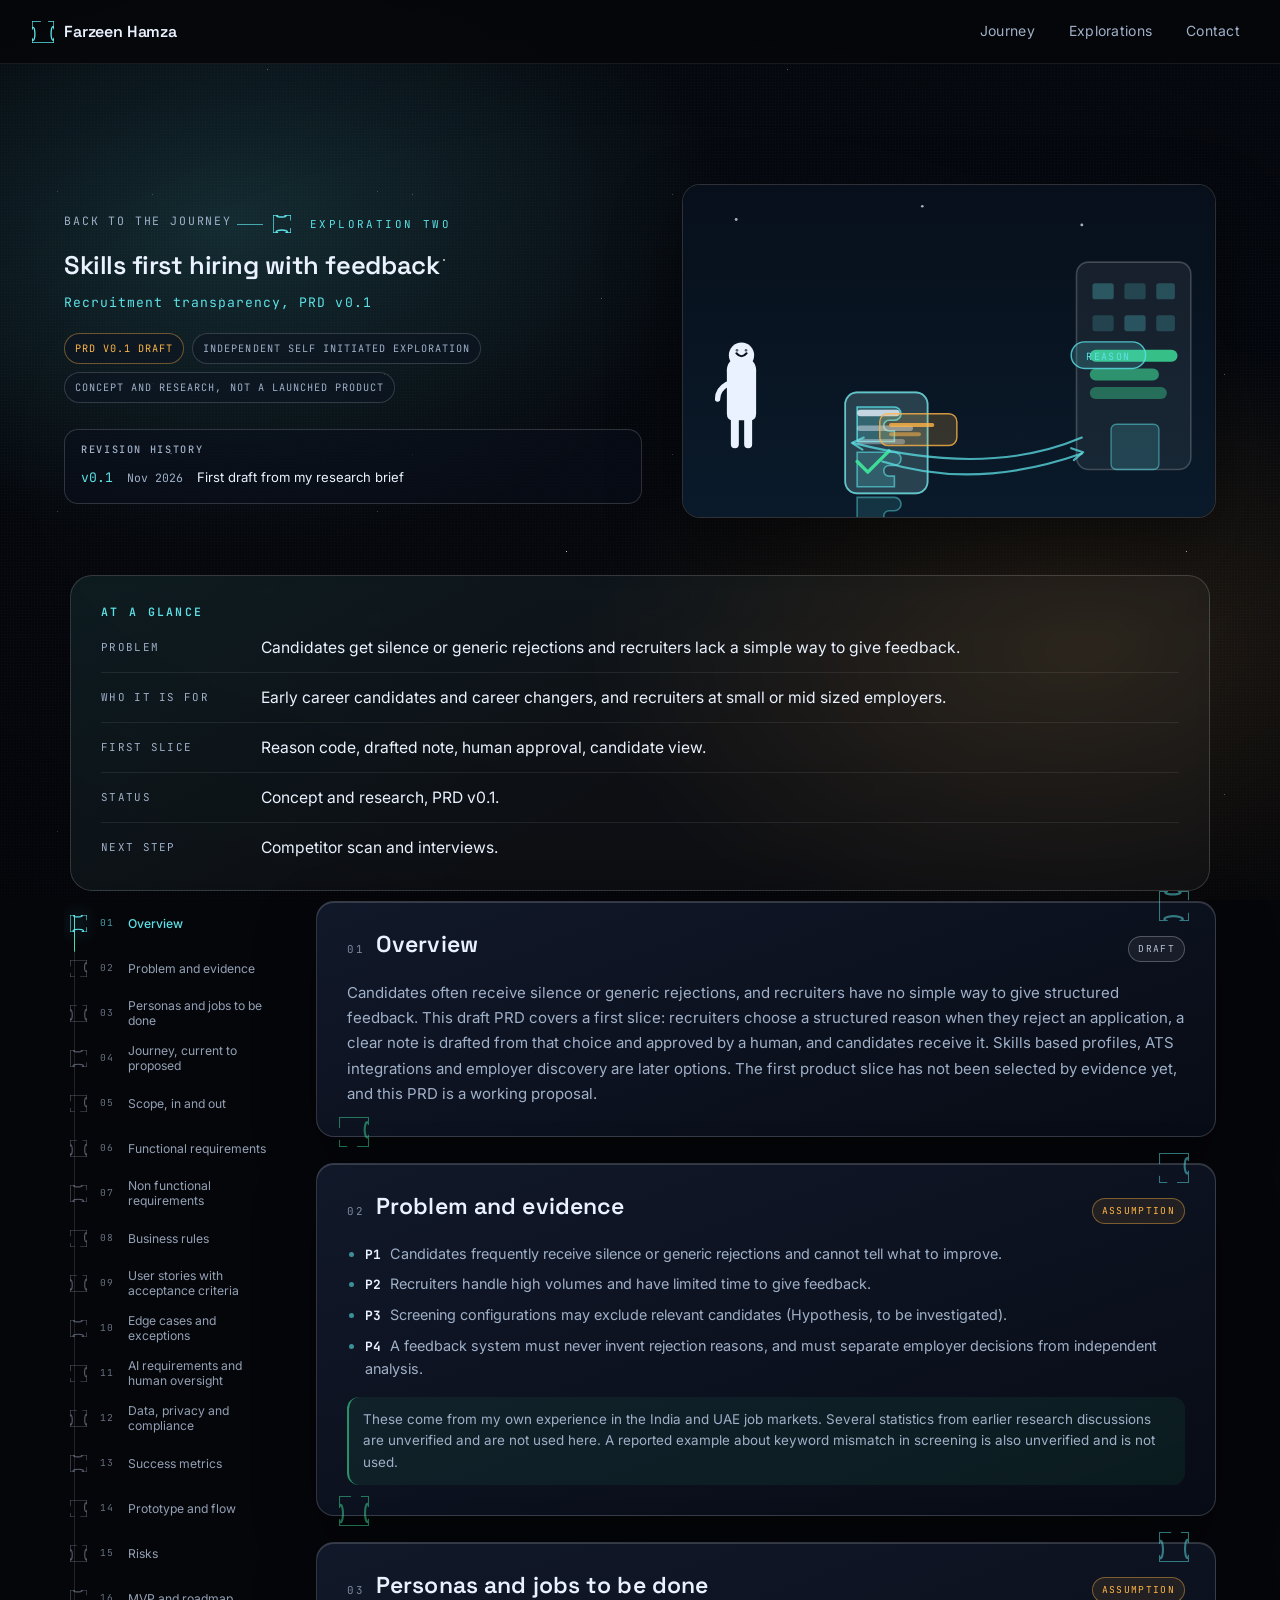
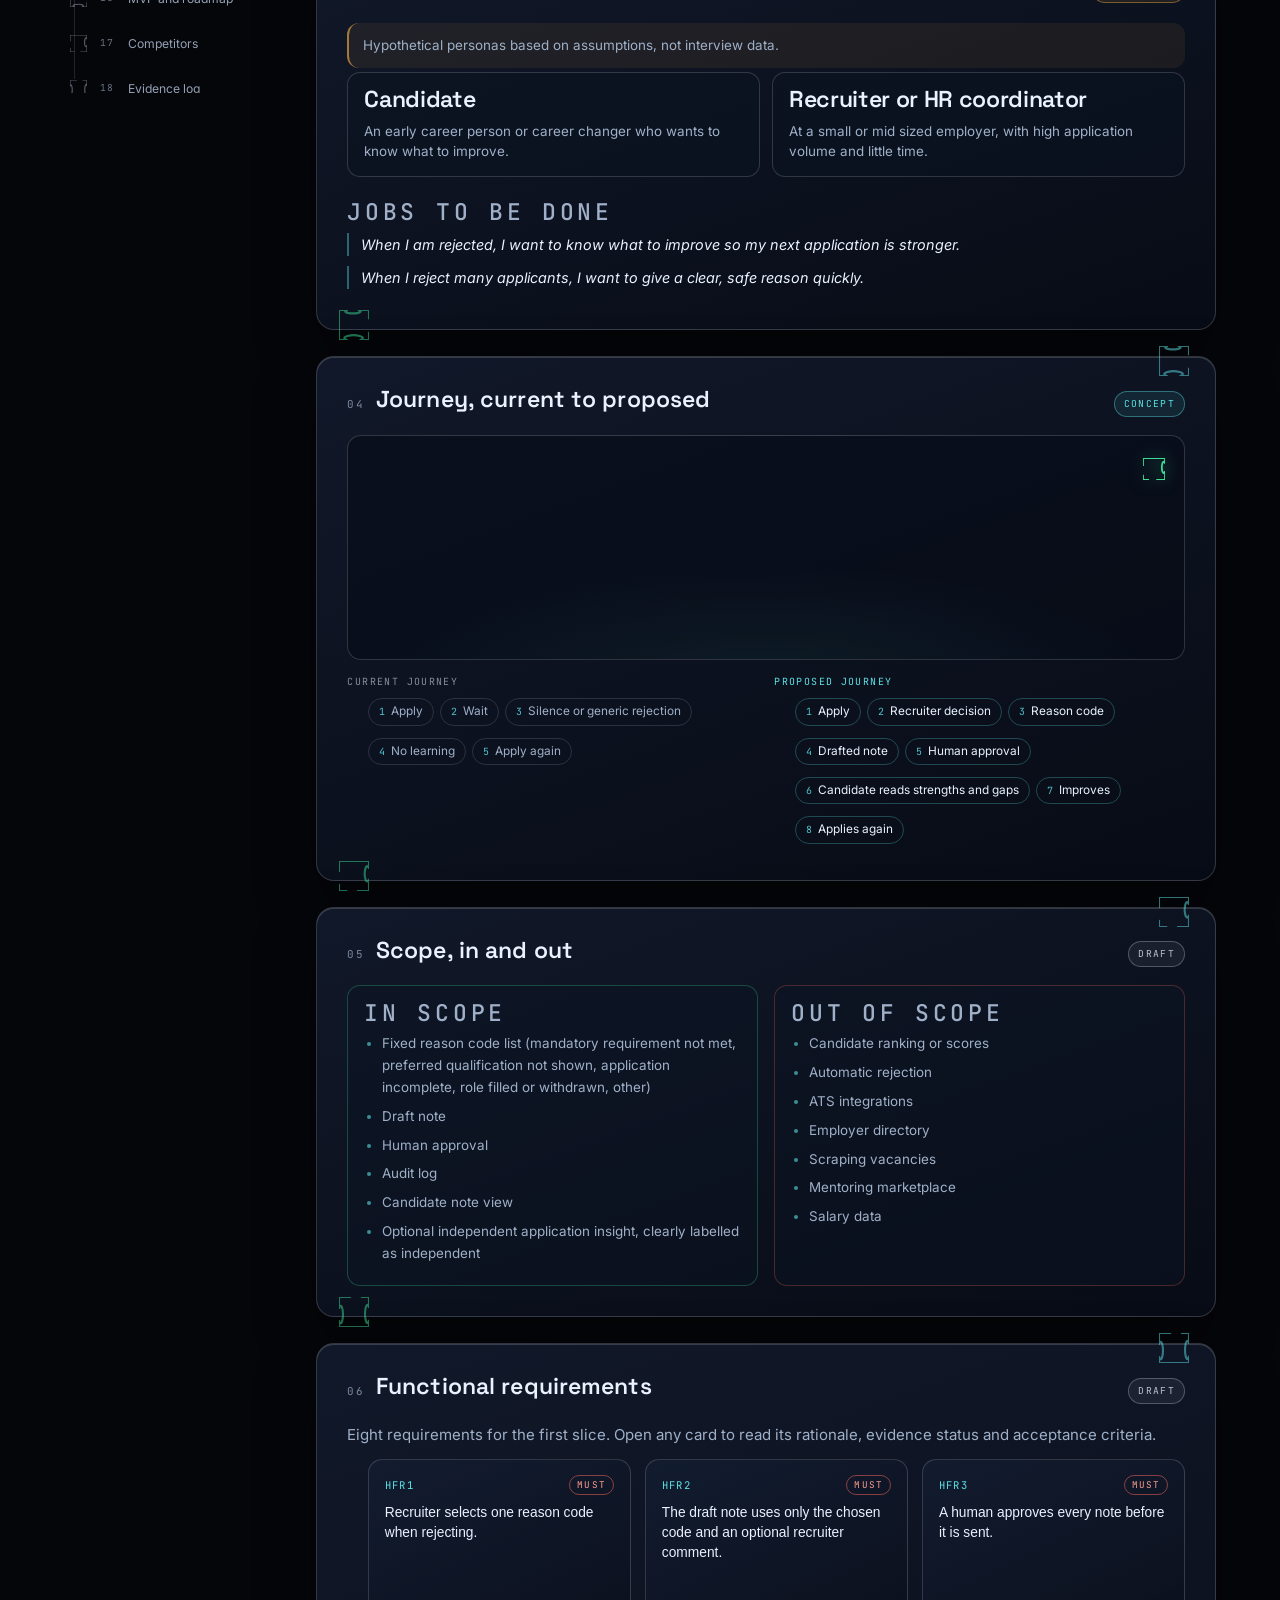
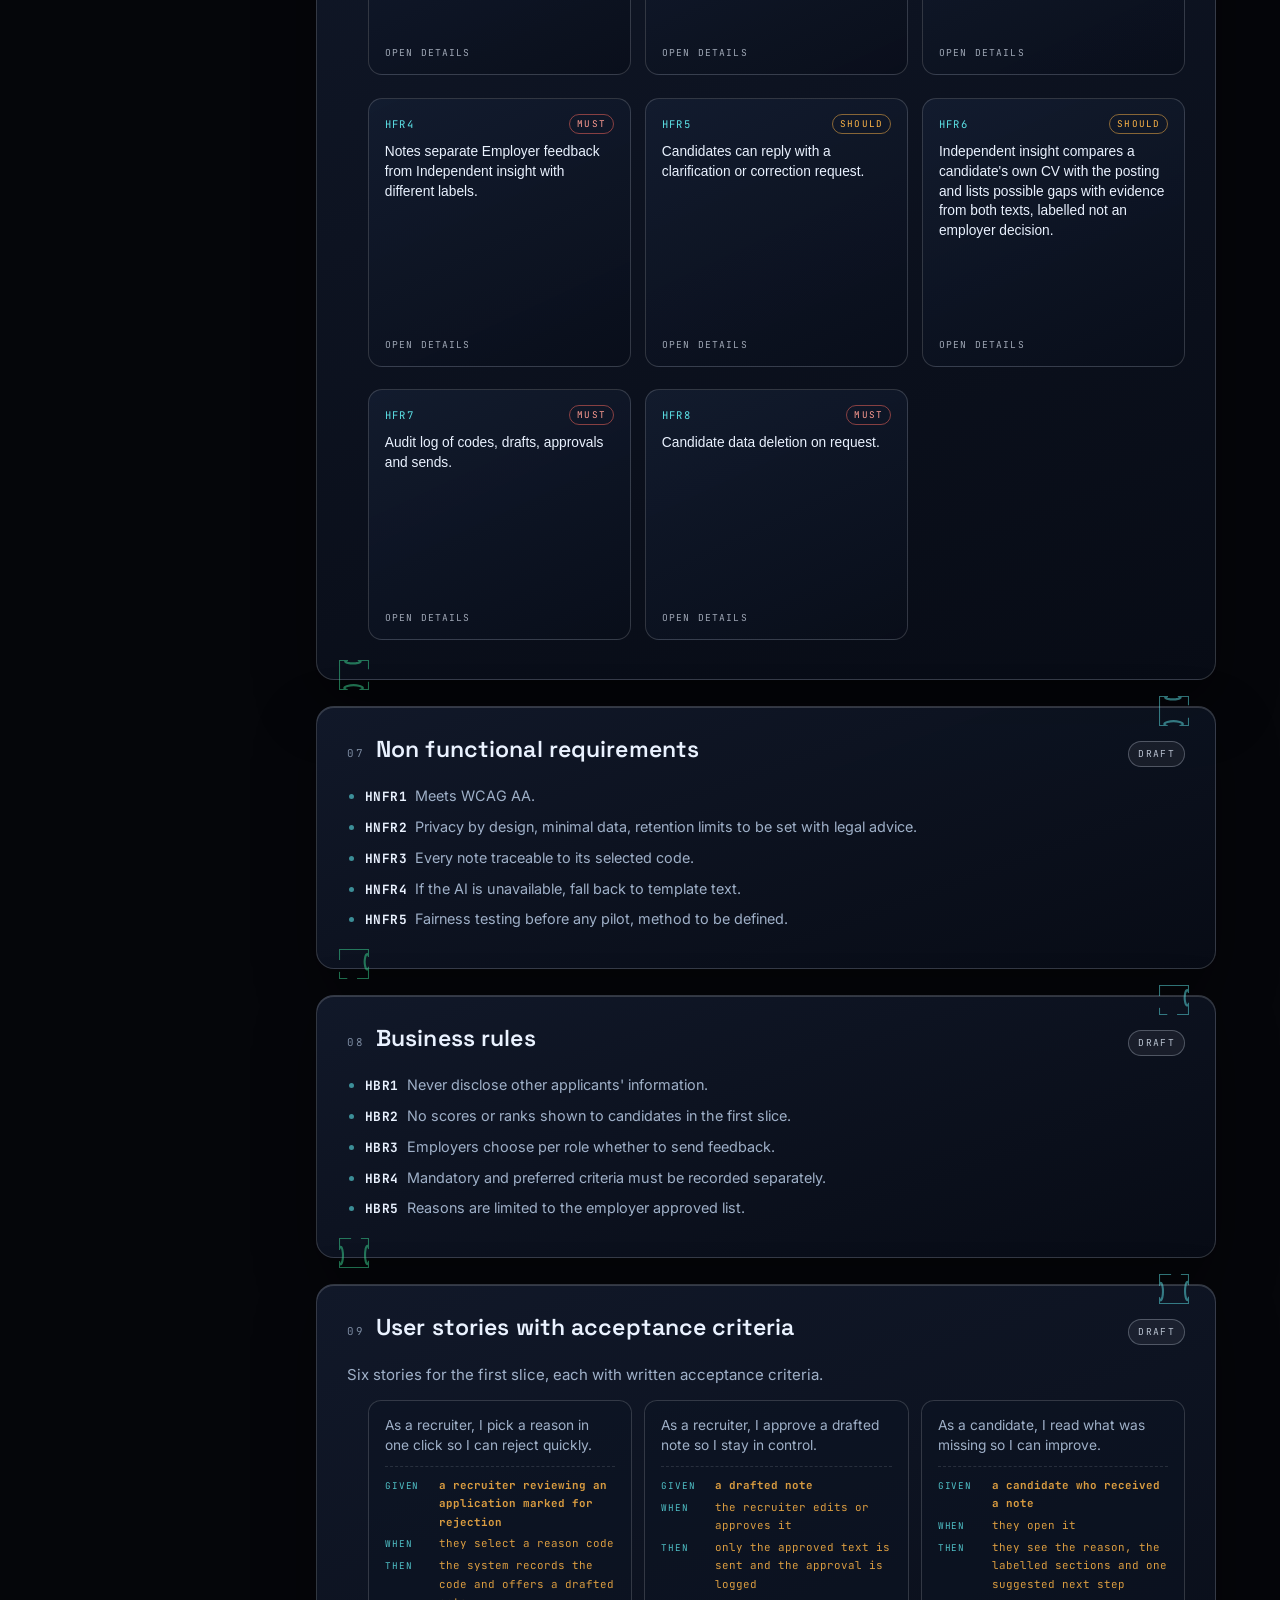
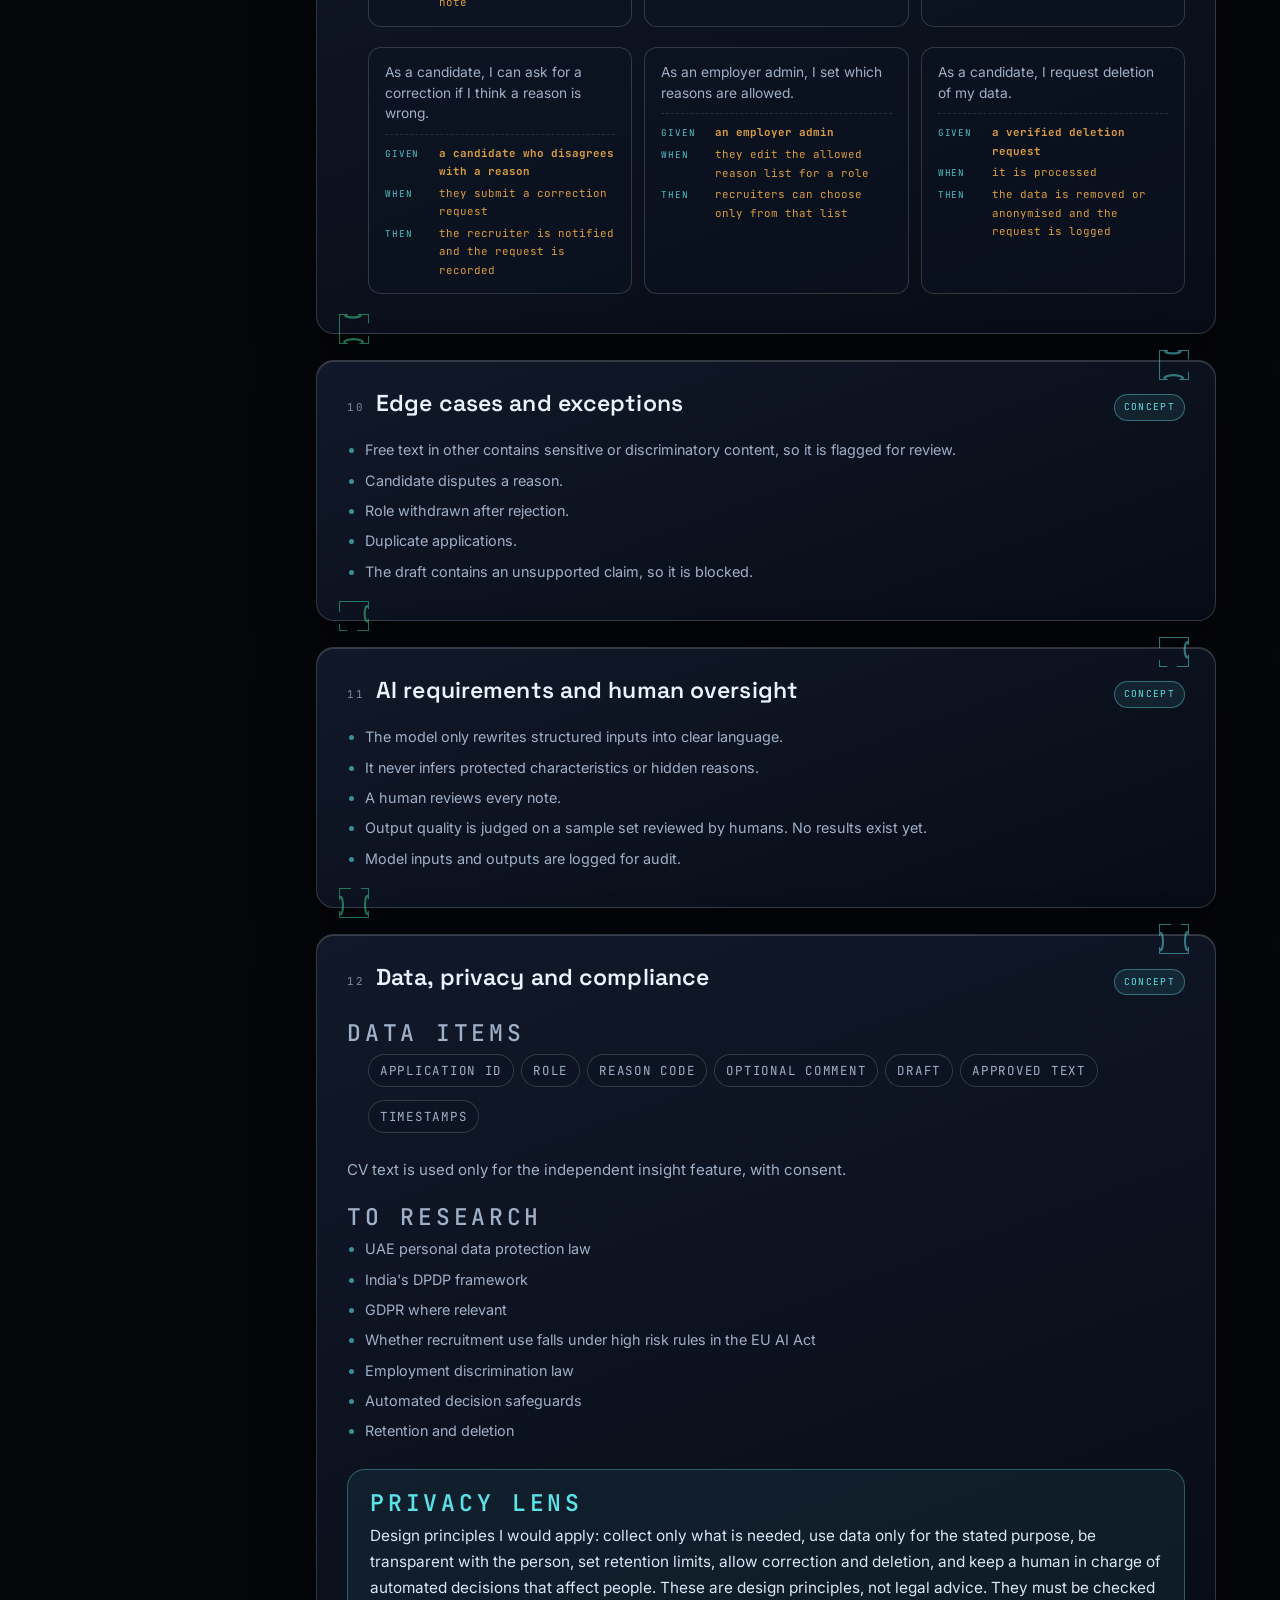
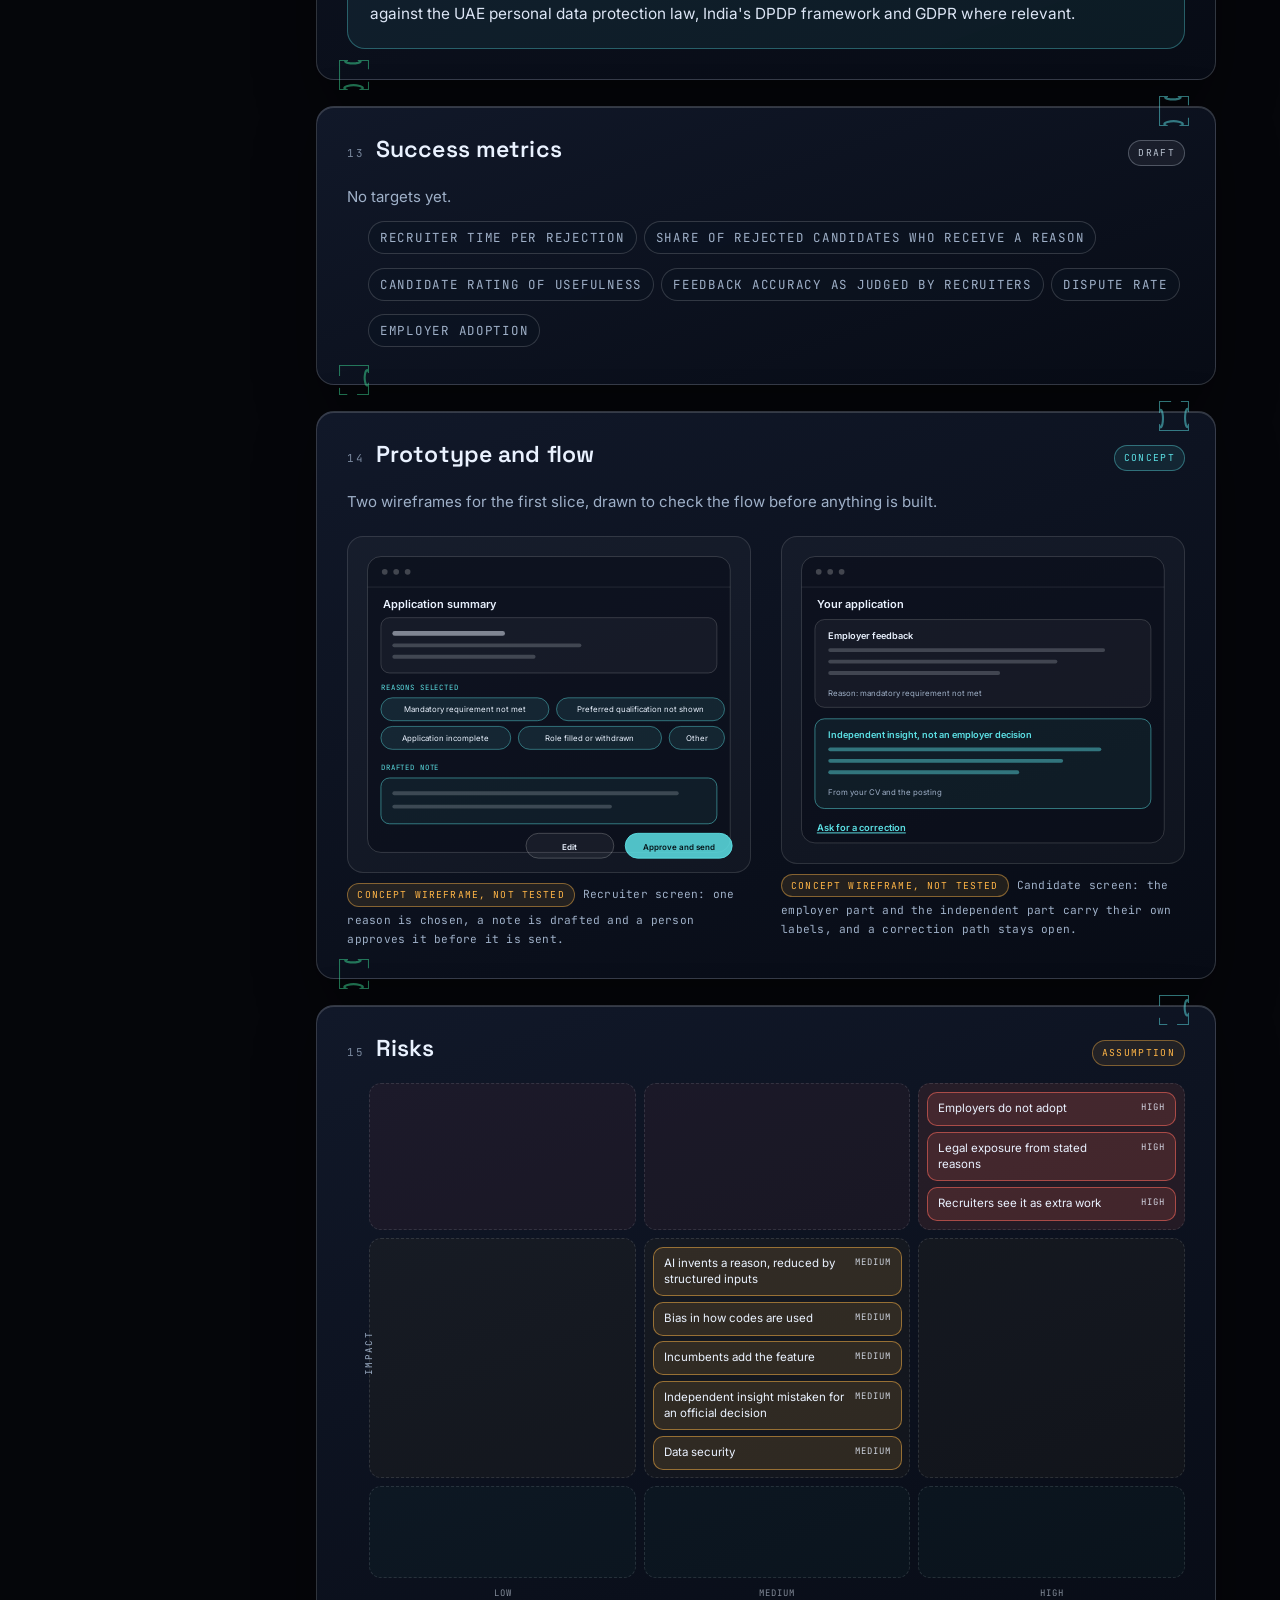
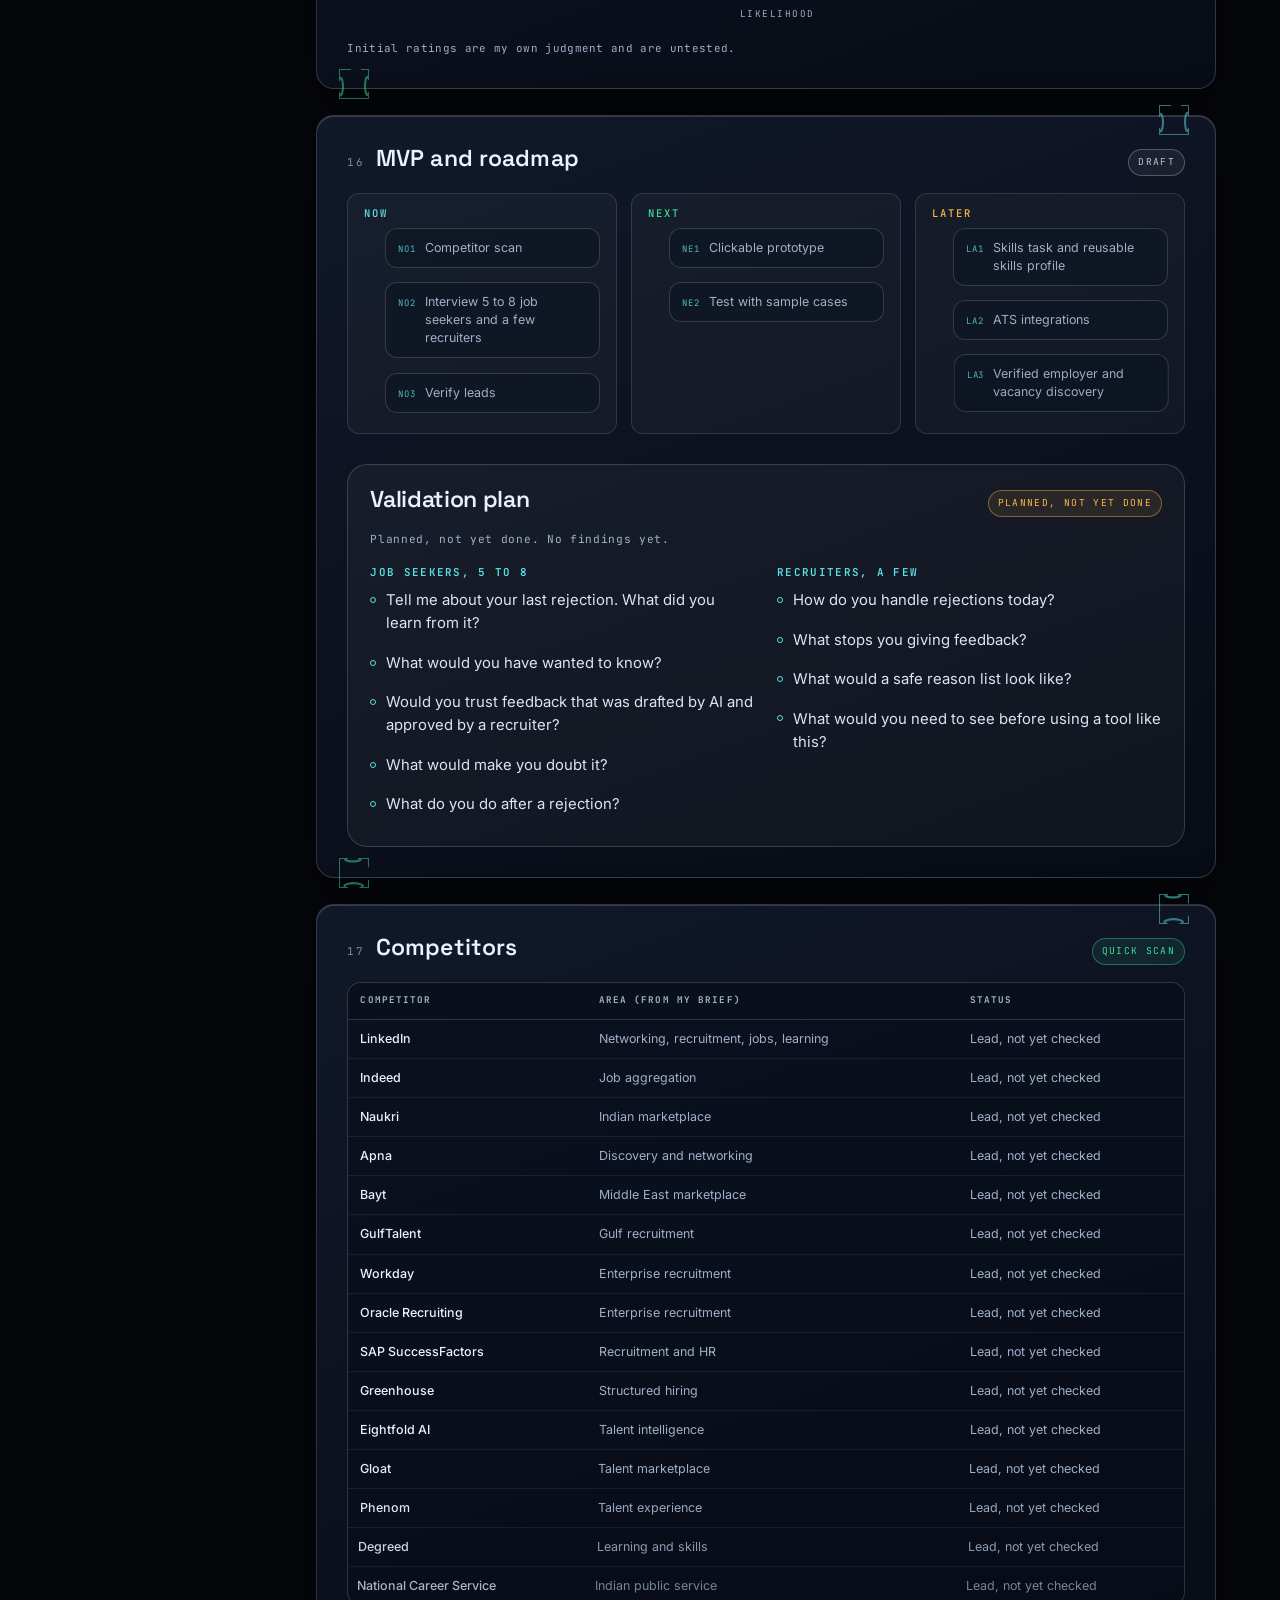
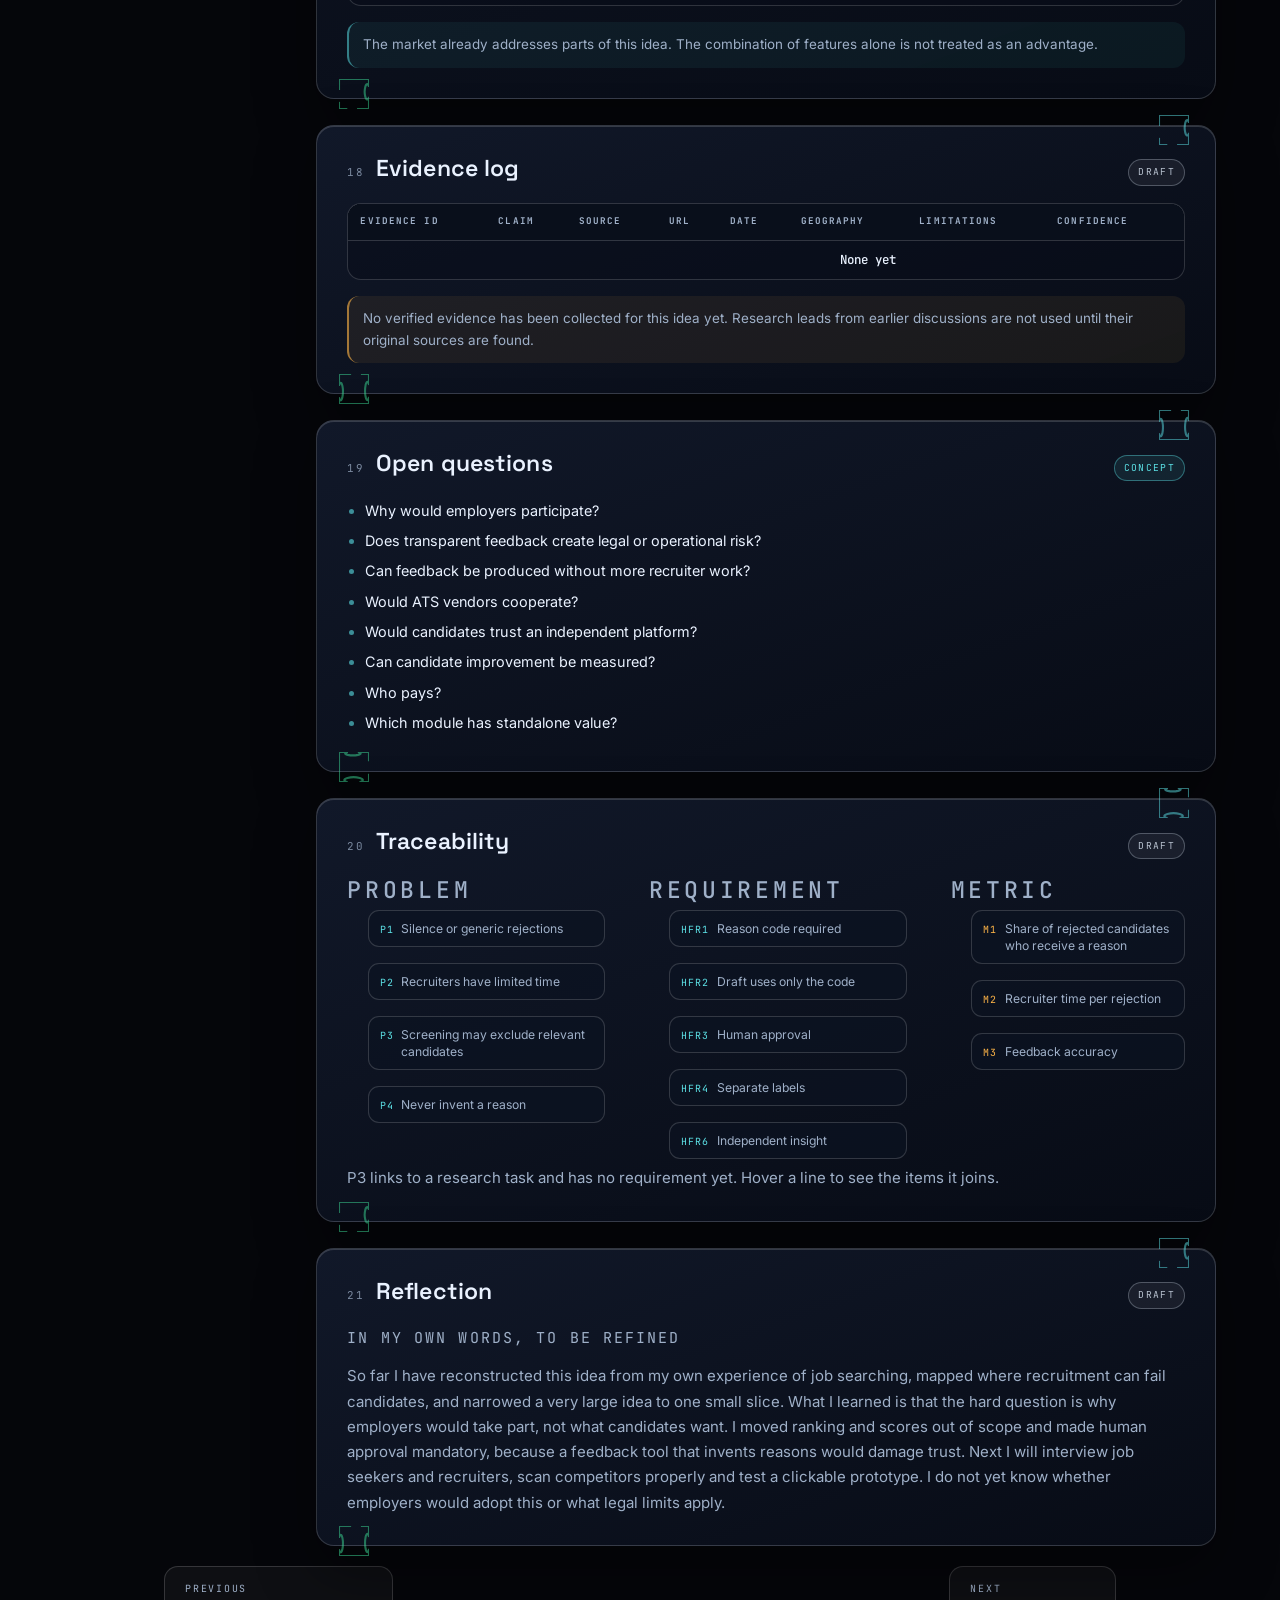
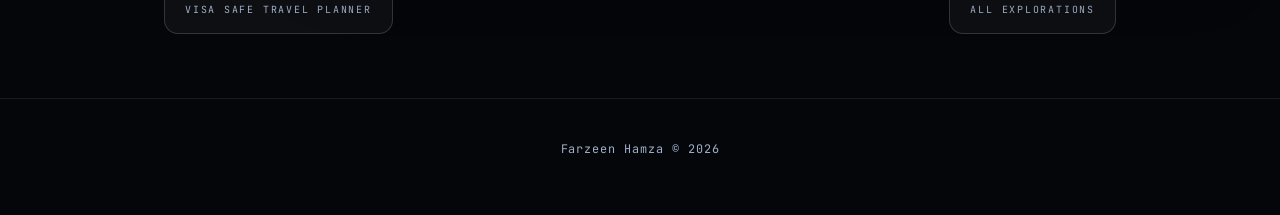
==== commit 173f3d01: "Fill in the case studies and add the new page sections Home page gains a one line note under each ch" ====
--- a/case-hiring.html
+++ b/case-hiring.html
@@ -138,30 +138,44 @@
       </div>
     </section>
 
+    <section class="glance" aria-labelledby="h-glance">
+      <div class="glance__inner">
+        <h2 class="glance__title" id="h-glance">At a glance</h2>
+        <dl class="glance__rows">
+          <div class="glance__row"><dt>Problem</dt><dd>Candidates get silence or generic rejections and recruiters lack a simple way to give feedback.</dd></div>
+          <div class="glance__row"><dt>Who it is for</dt><dd>Early career candidates and career changers, and recruiters at small or mid sized employers.</dd></div>
+          <div class="glance__row"><dt>First slice</dt><dd>Reason code, drafted note, human approval, candidate view.</dd></div>
+          <div class="glance__row"><dt>Status</dt><dd>Concept and research, PRD v0.1.</dd></div>
+          <div class="glance__row"><dt>Next step</dt><dd>Competitor scan and interviews.</dd></div>
+        </dl>
+      </div>
+    </section>
+
     <div class="prd-shell">
       <nav class="prd-rail" aria-label="PRD sections">
         <span class="prd-rail__line" aria-hidden="true"><span class="prd-rail__fill"></span></span>
         <ol class="prd-rail__list">
-          <li><a href="#overview"><span class="prd-rail__piece" aria-hidden="true"><svg viewBox="0 0 100 100"><use href="#flyer-1"/></svg></span><span class="prd-rail__num" aria-hidden="true">01</span><span class="prd-rail__name">Overview</span></a></li>
-          <li><a href="#problem"><span class="prd-rail__piece" aria-hidden="true"><svg viewBox="0 0 100 100"><use href="#flyer-2"/></svg></span><span class="prd-rail__num" aria-hidden="true">02</span><span class="prd-rail__name">Problem and evidence</span></a></li>
-          <li><a href="#personas"><span class="prd-rail__piece" aria-hidden="true"><svg viewBox="0 0 100 100"><use href="#flyer-3"/></svg></span><span class="prd-rail__num" aria-hidden="true">03</span><span class="prd-rail__name">Personas and jobs to be done</span></a></li>
-          <li><a href="#journey"><span class="prd-rail__piece" aria-hidden="true"><svg viewBox="0 0 100 100"><use href="#flyer-1"/></svg></span><span class="prd-rail__num" aria-hidden="true">04</span><span class="prd-rail__name">Journey, current to proposed</span></a></li>
-          <li><a href="#scope"><span class="prd-rail__piece" aria-hidden="true"><svg viewBox="0 0 100 100"><use href="#flyer-2"/></svg></span><span class="prd-rail__num" aria-hidden="true">05</span><span class="prd-rail__name">Scope, in and out</span></a></li>
-          <li><a href="#functional"><span class="prd-rail__piece" aria-hidden="true"><svg viewBox="0 0 100 100"><use href="#flyer-3"/></svg></span><span class="prd-rail__num" aria-hidden="true">06</span><span class="prd-rail__name">Functional requirements</span></a></li>
-          <li><a href="#nonfunctional"><span class="prd-rail__piece" aria-hidden="true"><svg viewBox="0 0 100 100"><use href="#flyer-1"/></svg></span><span class="prd-rail__num" aria-hidden="true">07</span><span class="prd-rail__name">Non functional requirements</span></a></li>
-          <li><a href="#rules"><span class="prd-rail__piece" aria-hidden="true"><svg viewBox="0 0 100 100"><use href="#flyer-2"/></svg></span><span class="prd-rail__num" aria-hidden="true">08</span><span class="prd-rail__name">Business rules</span></a></li>
-          <li><a href="#stories"><span class="prd-rail__piece" aria-hidden="true"><svg viewBox="0 0 100 100"><use href="#flyer-3"/></svg></span><span class="prd-rail__num" aria-hidden="true">09</span><span class="prd-rail__name">User stories with acceptance criteria</span></a></li>
-          <li><a href="#edge"><span class="prd-rail__piece" aria-hidden="true"><svg viewBox="0 0 100 100"><use href="#flyer-1"/></svg></span><span class="prd-rail__num" aria-hidden="true">10</span><span class="prd-rail__name">Edge cases and exceptions</span></a></li>
-          <li><a href="#ai"><span class="prd-rail__piece" aria-hidden="true"><svg viewBox="0 0 100 100"><use href="#flyer-2"/></svg></span><span class="prd-rail__num" aria-hidden="true">11</span><span class="prd-rail__name">AI requirements and human oversight</span></a></li>
-          <li><a href="#data"><span class="prd-rail__piece" aria-hidden="true"><svg viewBox="0 0 100 100"><use href="#flyer-3"/></svg></span><span class="prd-rail__num" aria-hidden="true">12</span><span class="prd-rail__name">Data, privacy and compliance</span></a></li>
-          <li><a href="#metrics"><span class="prd-rail__piece" aria-hidden="true"><svg viewBox="0 0 100 100"><use href="#flyer-1"/></svg></span><span class="prd-rail__num" aria-hidden="true">13</span><span class="prd-rail__name">Success metrics</span></a></li>
-          <li><a href="#risks"><span class="prd-rail__piece" aria-hidden="true"><svg viewBox="0 0 100 100"><use href="#flyer-2"/></svg></span><span class="prd-rail__num" aria-hidden="true">14</span><span class="prd-rail__name">Risks</span></a></li>
-          <li><a href="#roadmap"><span class="prd-rail__piece" aria-hidden="true"><svg viewBox="0 0 100 100"><use href="#flyer-3"/></svg></span><span class="prd-rail__num" aria-hidden="true">15</span><span class="prd-rail__name">MVP and roadmap</span></a></li>
-          <li><a href="#competitors"><span class="prd-rail__piece" aria-hidden="true"><svg viewBox="0 0 100 100"><use href="#flyer-1"/></svg></span><span class="prd-rail__num" aria-hidden="true">16</span><span class="prd-rail__name">Competitors</span></a></li>
-          <li><a href="#evidence"><span class="prd-rail__piece" aria-hidden="true"><svg viewBox="0 0 100 100"><use href="#flyer-2"/></svg></span><span class="prd-rail__num" aria-hidden="true">17</span><span class="prd-rail__name">Evidence log</span></a></li>
-          <li><a href="#questions"><span class="prd-rail__piece" aria-hidden="true"><svg viewBox="0 0 100 100"><use href="#flyer-3"/></svg></span><span class="prd-rail__num" aria-hidden="true">18</span><span class="prd-rail__name">Open questions</span></a></li>
-          <li><a href="#trace"><span class="prd-rail__piece" aria-hidden="true"><svg viewBox="0 0 100 100"><use href="#flyer-1"/></svg></span><span class="prd-rail__num" aria-hidden="true">19</span><span class="prd-rail__name">Traceability</span></a></li>
-          <li><a href="#reflection"><span class="prd-rail__piece" aria-hidden="true"><svg viewBox="0 0 100 100"><use href="#flyer-2"/></svg></span><span class="prd-rail__num" aria-hidden="true">20</span><span class="prd-rail__name">Reflection</span></a></li>
+          <li><a href="#overview"><span class="prd-rail__piece" aria-hidden="true"><svg viewBox="0 0 100 100"><use href="#flyer-2"/></svg></span><span class="prd-rail__num" aria-hidden="true">01</span><span class="prd-rail__name">Overview</span></a></li>
+          <li><a href="#problem"><span class="prd-rail__piece" aria-hidden="true"><svg viewBox="0 0 100 100"><use href="#flyer-3"/></svg></span><span class="prd-rail__num" aria-hidden="true">02</span><span class="prd-rail__name">Problem and evidence</span></a></li>
+          <li><a href="#personas"><span class="prd-rail__piece" aria-hidden="true"><svg viewBox="0 0 100 100"><use href="#flyer-1"/></svg></span><span class="prd-rail__num" aria-hidden="true">03</span><span class="prd-rail__name">Personas and jobs to be done</span></a></li>
+          <li><a href="#journey"><span class="prd-rail__piece" aria-hidden="true"><svg viewBox="0 0 100 100"><use href="#flyer-2"/></svg></span><span class="prd-rail__num" aria-hidden="true">04</span><span class="prd-rail__name">Journey, current to proposed</span></a></li>
+          <li><a href="#scope"><span class="prd-rail__piece" aria-hidden="true"><svg viewBox="0 0 100 100"><use href="#flyer-3"/></svg></span><span class="prd-rail__num" aria-hidden="true">05</span><span class="prd-rail__name">Scope, in and out</span></a></li>
+          <li><a href="#functional"><span class="prd-rail__piece" aria-hidden="true"><svg viewBox="0 0 100 100"><use href="#flyer-1"/></svg></span><span class="prd-rail__num" aria-hidden="true">06</span><span class="prd-rail__name">Functional requirements</span></a></li>
+          <li><a href="#nonfunctional"><span class="prd-rail__piece" aria-hidden="true"><svg viewBox="0 0 100 100"><use href="#flyer-2"/></svg></span><span class="prd-rail__num" aria-hidden="true">07</span><span class="prd-rail__name">Non functional requirements</span></a></li>
+          <li><a href="#rules"><span class="prd-rail__piece" aria-hidden="true"><svg viewBox="0 0 100 100"><use href="#flyer-3"/></svg></span><span class="prd-rail__num" aria-hidden="true">08</span><span class="prd-rail__name">Business rules</span></a></li>
+          <li><a href="#stories"><span class="prd-rail__piece" aria-hidden="true"><svg viewBox="0 0 100 100"><use href="#flyer-1"/></svg></span><span class="prd-rail__num" aria-hidden="true">09</span><span class="prd-rail__name">User stories with acceptance criteria</span></a></li>
+          <li><a href="#edge"><span class="prd-rail__piece" aria-hidden="true"><svg viewBox="0 0 100 100"><use href="#flyer-2"/></svg></span><span class="prd-rail__num" aria-hidden="true">10</span><span class="prd-rail__name">Edge cases and exceptions</span></a></li>
+          <li><a href="#ai"><span class="prd-rail__piece" aria-hidden="true"><svg viewBox="0 0 100 100"><use href="#flyer-3"/></svg></span><span class="prd-rail__num" aria-hidden="true">11</span><span class="prd-rail__name">AI requirements and human oversight</span></a></li>
+          <li><a href="#data"><span class="prd-rail__piece" aria-hidden="true"><svg viewBox="0 0 100 100"><use href="#flyer-1"/></svg></span><span class="prd-rail__num" aria-hidden="true">12</span><span class="prd-rail__name">Data, privacy and compliance</span></a></li>
+          <li><a href="#metrics"><span class="prd-rail__piece" aria-hidden="true"><svg viewBox="0 0 100 100"><use href="#flyer-2"/></svg></span><span class="prd-rail__num" aria-hidden="true">13</span><span class="prd-rail__name">Success metrics</span></a></li>
+          <li><a href="#prototype"><span class="prd-rail__piece" aria-hidden="true"><svg viewBox="0 0 100 100"><use href="#flyer-3"/></svg></span><span class="prd-rail__num" aria-hidden="true">14</span><span class="prd-rail__name">Prototype and flow</span></a></li>
+          <li><a href="#risks"><span class="prd-rail__piece" aria-hidden="true"><svg viewBox="0 0 100 100"><use href="#flyer-1"/></svg></span><span class="prd-rail__num" aria-hidden="true">15</span><span class="prd-rail__name">Risks</span></a></li>
+          <li><a href="#roadmap"><span class="prd-rail__piece" aria-hidden="true"><svg viewBox="0 0 100 100"><use href="#flyer-2"/></svg></span><span class="prd-rail__num" aria-hidden="true">16</span><span class="prd-rail__name">MVP and roadmap</span></a></li>
+          <li><a href="#competitors"><span class="prd-rail__piece" aria-hidden="true"><svg viewBox="0 0 100 100"><use href="#flyer-3"/></svg></span><span class="prd-rail__num" aria-hidden="true">17</span><span class="prd-rail__name">Competitors</span></a></li>
+          <li><a href="#evidence"><span class="prd-rail__piece" aria-hidden="true"><svg viewBox="0 0 100 100"><use href="#flyer-1"/></svg></span><span class="prd-rail__num" aria-hidden="true">18</span><span class="prd-rail__name">Evidence log</span></a></li>
+          <li><a href="#questions"><span class="prd-rail__piece" aria-hidden="true"><svg viewBox="0 0 100 100"><use href="#flyer-2"/></svg></span><span class="prd-rail__num" aria-hidden="true">19</span><span class="prd-rail__name">Open questions</span></a></li>
+          <li><a href="#trace"><span class="prd-rail__piece" aria-hidden="true"><svg viewBox="0 0 100 100"><use href="#flyer-3"/></svg></span><span class="prd-rail__num" aria-hidden="true">20</span><span class="prd-rail__name">Traceability</span></a></li>
+          <li><a href="#reflection"><span class="prd-rail__piece" aria-hidden="true"><svg viewBox="0 0 100 100"><use href="#flyer-1"/></svg></span><span class="prd-rail__num" aria-hidden="true">21</span><span class="prd-rail__name">Reflection</span></a></li>
         </ol>
       </nav>
 
@@ -358,8 +372,8 @@
                     </span>
                     <span class="flip__face flip__face--back">
                       <span class="req-card__id">HFR2</span>
-                      <span class="req-card__row"><span class="req-card__label">Rationale</span><span><span class="tbc">To be confirmed</span></span></span>
-                      <span class="req-card__row"><span class="req-card__label">Evidence</span><span><span class="tbc">To be confirmed</span></span></span>
+                      <span class="req-card__row"><span class="req-card__label">Rationale</span><span>Limiting the draft to the selected inputs keeps every statement traceable.</span></span>
+                      <span class="req-card__row"><span class="req-card__label">Evidence</span><span>Assumption, to be tested on sample cases.</span></span>
                       <span class="req-card__row"><span class="req-card__label">Acceptance</span><span>Reviewed sample drafts contain no reason that was not selected.</span></span>
                     </span>
                   </span>
@@ -375,8 +389,8 @@
                     </span>
                     <span class="flip__face flip__face--back">
                       <span class="req-card__id">HFR3</span>
-                      <span class="req-card__row"><span class="req-card__label">Rationale</span><span><span class="tbc">To be confirmed</span></span></span>
-                      <span class="req-card__row"><span class="req-card__label">Evidence</span><span><span class="tbc">To be confirmed</span></span></span>
+                      <span class="req-card__row"><span class="req-card__label">Rationale</span><span>A person stays accountable for what a candidate is told.</span></span>
+                      <span class="req-card__row"><span class="req-card__label">Evidence</span><span>Assumption.</span></span>
                       <span class="req-card__row"><span class="req-card__label">Acceptance</span><span>No note is sent without approval, and approval is logged with user and time.</span></span>
                     </span>
                   </span>
@@ -392,9 +406,9 @@
                     </span>
                     <span class="flip__face flip__face--back">
                       <span class="req-card__id">HFR4</span>
-                      <span class="req-card__row"><span class="req-card__label">Rationale</span><span><span class="tbc">To be confirmed</span></span></span>
-                      <span class="req-card__row"><span class="req-card__label">Evidence</span><span><span class="tbc">To be confirmed</span></span></span>
-                      <span class="req-card__row"><span class="req-card__label">Acceptance</span><span><span class="tbc">To be confirmed</span></span></span>
+                      <span class="req-card__row"><span class="req-card__label">Rationale</span><span>Candidates must not mistake an independent analysis for the employer's decision.</span></span>
+                      <span class="req-card__row"><span class="req-card__label">Evidence</span><span>Design principle, assumption.</span></span>
+                      <span class="req-card__row"><span class="req-card__label">Acceptance</span><span>Given a note with both parts, when it is displayed, then each part shows its own label and the independent part states that it is not an employer decision.</span></span>
                     </span>
                   </span>
                 </button>
@@ -409,9 +423,9 @@
                     </span>
                     <span class="flip__face flip__face--back">
                       <span class="req-card__id">HFR5</span>
-                      <span class="req-card__row"><span class="req-card__label">Rationale</span><span><span class="tbc">To be confirmed</span></span></span>
-                      <span class="req-card__row"><span class="req-card__label">Evidence</span><span><span class="tbc">To be confirmed</span></span></span>
-                      <span class="req-card__row"><span class="req-card__label">Acceptance</span><span><span class="tbc">To be confirmed</span></span></span>
+                      <span class="req-card__row"><span class="req-card__label">Rationale</span><span>Gives candidates a way to correct mistakes and builds trust.</span></span>
+                      <span class="req-card__row"><span class="req-card__label">Evidence</span><span>Assumption.</span></span>
+                      <span class="req-card__row"><span class="req-card__label">Acceptance</span><span>Given a candidate viewing a note, when they submit a clarification request, then the recruiter is notified and the request is logged with the time.</span></span>
                     </span>
                   </span>
                 </button>
@@ -426,9 +440,9 @@
                     </span>
                     <span class="flip__face flip__face--back">
                       <span class="req-card__id">HFR6</span>
-                      <span class="req-card__row"><span class="req-card__label">Rationale</span><span><span class="tbc">To be confirmed</span></span></span>
-                      <span class="req-card__row"><span class="req-card__label">Evidence</span><span><span class="tbc">To be confirmed</span></span></span>
-                      <span class="req-card__row"><span class="req-card__label">Acceptance</span><span><span class="tbc">To be confirmed</span></span></span>
+                      <span class="req-card__row"><span class="req-card__label">Rationale</span><span>Gives candidates something to learn from even when an employer provides only a code.</span></span>
+                      <span class="req-card__row"><span class="req-card__label">Evidence</span><span>Hypothesis, needs candidate testing.</span></span>
+                      <span class="req-card__row"><span class="req-card__label">Acceptance</span><span>Given a CV and a posting, when the insight is produced, then every listed gap points to the matching text in both documents and the label 'not an employer decision' is shown.</span></span>
                     </span>
                   </span>
                 </button>
@@ -443,9 +457,9 @@
                     </span>
                     <span class="flip__face flip__face--back">
                       <span class="req-card__id">HFR7</span>
-                      <span class="req-card__row"><span class="req-card__label">Rationale</span><span><span class="tbc">To be confirmed</span></span></span>
-                      <span class="req-card__row"><span class="req-card__label">Evidence</span><span><span class="tbc">To be confirmed</span></span></span>
-                      <span class="req-card__row"><span class="req-card__label">Acceptance</span><span><span class="tbc">To be confirmed</span></span></span>
+                      <span class="req-card__row"><span class="req-card__label">Rationale</span><span>Supports accountability and later fairness review.</span></span>
+                      <span class="req-card__row"><span class="req-card__label">Evidence</span><span>Assumption.</span></span>
+                      <span class="req-card__row"><span class="req-card__label">Acceptance</span><span>Given any sent note, then the log holds the code, draft, approved text, approver and times.</span></span>
                     </span>
                   </span>
                 </button>
@@ -460,9 +474,9 @@
                     </span>
                     <span class="flip__face flip__face--back">
                       <span class="req-card__id">HFR8</span>
-                      <span class="req-card__row"><span class="req-card__label">Rationale</span><span><span class="tbc">To be confirmed</span></span></span>
-                      <span class="req-card__row"><span class="req-card__label">Evidence</span><span><span class="tbc">To be confirmed</span></span></span>
-                      <span class="req-card__row"><span class="req-card__label">Acceptance</span><span><span class="tbc">To be confirmed</span></span></span>
+                      <span class="req-card__row"><span class="req-card__label">Rationale</span><span>Respects the candidate's data rights.</span></span>
+                      <span class="req-card__row"><span class="req-card__label">Evidence</span><span>Assumption, legal requirements to be confirmed.</span></span>
+                      <span class="req-card__row"><span class="req-card__label">Acceptance</span><span>Given a verified deletion request, when it is processed, then the candidate's data is removed or anonymised within the period agreed with legal advice and the request is recorded.</span></span>
                     </span>
                   </span>
                 </button>
@@ -518,54 +532,54 @@
             <span class="tag tag--draft">Draft</span>
           </header>
           <div class="panel__body">
-            <p class="panel__lede">Six stories for the first slice. The acceptance criteria are not written yet.</p>
+            <p class="panel__lede">Six stories for the first slice, each with written acceptance criteria.</p>
             <ul class="story-list">
               <li class="story">
                 <p class="story__text">As a recruiter, I pick a reason in one click so I can reject quickly.</p>
                 <dl class="story__ac">
-                  <div><dt>Given</dt><dd><span class="tbc">To be confirmed</span></dd></div>
-                  <div><dt>When</dt><dd><span class="tbc">To be confirmed</span></dd></div>
-                  <div><dt>Then</dt><dd><span class="tbc">To be confirmed</span></dd></div>
+                  <div><dt>Given</dt><dd><strong>a recruiter reviewing an application marked for rejection</strong></dd></div>
+                  <div><dt>When</dt><dd>they select a reason code</dd></div>
+                  <div><dt>Then</dt><dd>the system records the code and offers a drafted note</dd></div>
                 </dl>
               </li>
               <li class="story">
                 <p class="story__text">As a recruiter, I approve a drafted note so I stay in control.</p>
                 <dl class="story__ac">
-                  <div><dt>Given</dt><dd><span class="tbc">To be confirmed</span></dd></div>
-                  <div><dt>When</dt><dd><span class="tbc">To be confirmed</span></dd></div>
-                  <div><dt>Then</dt><dd><span class="tbc">To be confirmed</span></dd></div>
+                  <div><dt>Given</dt><dd><strong>a drafted note</strong></dd></div>
+                  <div><dt>When</dt><dd>the recruiter edits or approves it</dd></div>
+                  <div><dt>Then</dt><dd>only the approved text is sent and the approval is logged</dd></div>
                 </dl>
               </li>
               <li class="story">
                 <p class="story__text">As a candidate, I read what was missing so I can improve.</p>
                 <dl class="story__ac">
-                  <div><dt>Given</dt><dd><span class="tbc">To be confirmed</span></dd></div>
-                  <div><dt>When</dt><dd><span class="tbc">To be confirmed</span></dd></div>
-                  <div><dt>Then</dt><dd><span class="tbc">To be confirmed</span></dd></div>
+                  <div><dt>Given</dt><dd><strong>a candidate who received a note</strong></dd></div>
+                  <div><dt>When</dt><dd>they open it</dd></div>
+                  <div><dt>Then</dt><dd>they see the reason, the labelled sections and one suggested next step</dd></div>
                 </dl>
               </li>
               <li class="story">
                 <p class="story__text">As a candidate, I can ask for a correction if I think a reason is wrong.</p>
                 <dl class="story__ac">
-                  <div><dt>Given</dt><dd><span class="tbc">To be confirmed</span></dd></div>
-                  <div><dt>When</dt><dd><span class="tbc">To be confirmed</span></dd></div>
-                  <div><dt>Then</dt><dd><span class="tbc">To be confirmed</span></dd></div>
+                  <div><dt>Given</dt><dd><strong>a candidate who disagrees with a reason</strong></dd></div>
+                  <div><dt>When</dt><dd>they submit a correction request</dd></div>
+                  <div><dt>Then</dt><dd>the recruiter is notified and the request is recorded</dd></div>
                 </dl>
               </li>
               <li class="story">
                 <p class="story__text">As an employer admin, I set which reasons are allowed.</p>
                 <dl class="story__ac">
-                  <div><dt>Given</dt><dd><span class="tbc">To be confirmed</span></dd></div>
-                  <div><dt>When</dt><dd><span class="tbc">To be confirmed</span></dd></div>
-                  <div><dt>Then</dt><dd><span class="tbc">To be confirmed</span></dd></div>
+                  <div><dt>Given</dt><dd><strong>an employer admin</strong></dd></div>
+                  <div><dt>When</dt><dd>they edit the allowed reason list for a role</dd></div>
+                  <div><dt>Then</dt><dd>recruiters can choose only from that list</dd></div>
                 </dl>
               </li>
               <li class="story">
                 <p class="story__text">As a candidate, I request deletion of my data.</p>
                 <dl class="story__ac">
-                  <div><dt>Given</dt><dd><span class="tbc">To be confirmed</span></dd></div>
-                  <div><dt>When</dt><dd><span class="tbc">To be confirmed</span></dd></div>
-                  <div><dt>Then</dt><dd><span class="tbc">To be confirmed</span></dd></div>
+                  <div><dt>Given</dt><dd><strong>a verified deletion request</strong></dd></div>
+                  <div><dt>When</dt><dd>it is processed</dd></div>
+                  <div><dt>Then</dt><dd>the data is removed or anonymised and the request is logged</dd></div>
                 </dl>
               </li>
             </ul>
@@ -640,6 +654,10 @@
               <li>Automated decision safeguards</li>
               <li>Retention and deletion</li>
             </ul>
+            <aside class="lens" aria-labelledby="h-lens">
+              <h3 class="lens__title" id="h-lens">Privacy lens</h3>
+              <p>Design principles I would apply: collect only what is needed, use data only for the stated purpose, be transparent with the person, set retention limits, allow correction and deletion, and keep a human in charge of automated decisions that affect people. These are design principles, not legal advice. They must be checked against the UAE personal data protection law, India's DPDP framework and GDPR where relevant.</p>
+            </aside>
           </div>
         </section>
 
@@ -664,11 +682,108 @@
           </div>
         </section>
 
+        <section class="panel" id="prototype" data-panel aria-labelledby="h-prototype">
+          <span class="panel__edge panel__edge--a" aria-hidden="true"><svg viewBox="0 0 100 100"><use href="#flyer-1"/></svg></span>
+          <span class="panel__edge panel__edge--b" aria-hidden="true"><svg viewBox="0 0 100 100"><use href="#flyer-2"/></svg></span>
+          <header class="panel__head">
+            <span class="panel__num" aria-hidden="true">14</span>
+            <h2 class="panel__title" id="h-prototype">Prototype and flow</h2>
+            <span class="tag tag--concept">Concept</span>
+          </header>
+          <div class="panel__body">
+            <p class="panel__lede">Two wireframes for the first slice, drawn to check the flow before anything is built.</p>
+            <div class="wire-grid wire-grid--pair">
+              <figure class="wire">
+                <div class="wire__frame">
+                  <svg viewBox="0 0 400 330" role="img" aria-labelledby="wf-rec-t wf-rec-d">
+                    <title id="wf-rec-t">Concept wireframe of the recruiter screen</title>
+                    <desc id="wf-rec-d">A window showing an application summary, five reason chips, a drafted note box and an approve and send button.</desc>
+                    <g class="w-g" style="--i:0">
+                      <rect x="10" y="10" width="380" height="310" rx="14" class="w-frame"/>
+                      <line x1="10" y1="42" x2="390" y2="42" class="w-rule"/>
+                      <circle cx="28" cy="26" r="3" class="w-dot"/><circle cx="40" cy="26" r="3" class="w-dot"/><circle cx="52" cy="26" r="3" class="w-dot"/>
+                    </g>
+                    <g class="w-g" style="--i:1">
+                      <text x="26" y="64" class="w-h">Application summary</text>
+                      <rect x="24" y="74" width="352" height="58" rx="9" class="w-box"/>
+                      <rect x="36" y="88" width="118" height="5" rx="2.5" class="w-bar"/>
+                      <rect x="36" y="101" width="198" height="4" rx="2" class="w-bar w-bar--dim"/>
+                      <rect x="36" y="113" width="150" height="4" rx="2" class="w-bar w-bar--dim"/>
+                    </g>
+                    <g class="w-g" style="--i:2">
+                      <text x="24" y="150" class="w-l">Reasons selected</text>
+                      <rect x="24" y="158" width="176" height="24" rx="12" class="w-chip"/>
+                      <text x="112" y="173" class="w-ct" text-anchor="middle">Mandatory requirement not met</text>
+                      <rect x="208" y="158" width="176" height="24" rx="12" class="w-chip"/>
+                      <text x="296" y="173" class="w-ct" text-anchor="middle">Preferred qualification not shown</text>
+                    </g>
+                    <g class="w-g" style="--i:3">
+                      <rect x="24" y="188" width="136" height="24" rx="12" class="w-chip"/>
+                      <text x="92" y="203" class="w-ct" text-anchor="middle">Application incomplete</text>
+                      <rect x="168" y="188" width="150" height="24" rx="12" class="w-chip"/>
+                      <text x="243" y="203" class="w-ct" text-anchor="middle">Role filled or withdrawn</text>
+                      <rect x="326" y="188" width="58" height="24" rx="12" class="w-chip"/>
+                      <text x="355" y="203" class="w-ct" text-anchor="middle">Other</text>
+                    </g>
+                    <g class="w-g" style="--i:4">
+                      <text x="24" y="234" class="w-l">Drafted note</text>
+                      <rect x="24" y="242" width="352" height="48" rx="9" class="w-box w-box--accent"/>
+                      <rect x="36" y="256" width="300" height="4" rx="2" class="w-bar w-bar--dim"/>
+                      <rect x="36" y="270" width="230" height="4" rx="2" class="w-bar w-bar--dim"/>
+                    </g>
+                    <g class="w-g" style="--i:5">
+                      <rect x="176" y="300" width="92" height="26" rx="13" class="w-btn"/>
+                      <text x="222" y="317" class="w-bt" text-anchor="middle">Edit</text>
+                      <rect x="280" y="300" width="112" height="26" rx="13" class="w-btn w-btn--go"/>
+                      <text x="336" y="317" class="w-bt w-bt--go" text-anchor="middle">Approve and send</text>
+                    </g>
+                  </svg>
+                </div>
+                <figcaption class="wire__cap"><span class="wire__flag">Concept wireframe, not tested</span>Recruiter screen: one reason is chosen, a note is drafted and a person approves it before it is sent.</figcaption>
+              </figure>
+              <figure class="wire">
+                <div class="wire__frame">
+                  <svg viewBox="0 0 400 320" role="img" aria-labelledby="wf-cand-t wf-cand-d">
+                    <title id="wf-cand-t">Concept wireframe of the candidate view</title>
+                    <desc id="wf-cand-d">A screen with two labelled blocks, employer feedback and independent insight, and a link to ask for a correction.</desc>
+                    <g class="w-g" style="--i:0">
+                      <rect x="10" y="10" width="380" height="300" rx="14" class="w-frame"/>
+                      <line x1="10" y1="42" x2="390" y2="42" class="w-rule"/>
+                      <circle cx="28" cy="26" r="3" class="w-dot"/><circle cx="40" cy="26" r="3" class="w-dot"/><circle cx="52" cy="26" r="3" class="w-dot"/>
+                      <text x="26" y="64" class="w-h">Your application</text>
+                    </g>
+                    <g class="w-g" style="--i:1">
+                      <rect x="24" y="76" width="352" height="92" rx="10" class="w-box"/>
+                      <text x="38" y="96" class="w-h w-h--sm">Employer feedback</text>
+                      <rect x="38" y="106" width="290" height="4" rx="2" class="w-bar w-bar--dim"/>
+                      <rect x="38" y="118" width="240" height="4" rx="2" class="w-bar w-bar--dim"/>
+                      <rect x="38" y="130" width="180" height="4" rx="2" class="w-bar w-bar--dim"/>
+                      <text x="38" y="156" class="w-ct w-ct--muted">Reason: mandatory requirement not met</text>
+                    </g>
+                    <g class="w-g" style="--i:2">
+                      <rect x="24" y="180" width="352" height="94" rx="10" class="w-box w-box--accent"/>
+                      <text x="38" y="200" class="w-h w-h--sm w-h--accent">Independent insight, not an employer decision</text>
+                      <rect x="38" y="210" width="286" height="4" rx="2" class="w-bar w-bar--accent"/>
+                      <rect x="38" y="222" width="246" height="4" rx="2" class="w-bar w-bar--accent"/>
+                      <rect x="38" y="234" width="200" height="4" rx="2" class="w-bar w-bar--accent"/>
+                      <text x="38" y="260" class="w-ct w-ct--muted">From your CV and the posting</text>
+                    </g>
+                    <g class="w-g" style="--i:3">
+                      <text x="26" y="298" class="w-link" text-anchor="start">Ask for a correction</text>
+                    </g>
+                  </svg>
+                </div>
+                <figcaption class="wire__cap"><span class="wire__flag">Concept wireframe, not tested</span>Candidate screen: the employer part and the independent part carry their own labels, and a correction path stays open.</figcaption>
+              </figure>
+            </div>
+          </div>
+        </section>
+
         <section class="panel" id="risks" data-panel aria-labelledby="h-risks">
           <span class="panel__edge panel__edge--a" aria-hidden="true"><svg viewBox="0 0 100 100"><use href="#flyer-3"/></svg></span>
           <span class="panel__edge panel__edge--b" aria-hidden="true"><svg viewBox="0 0 100 100"><use href="#flyer-1"/></svg></span>
           <header class="panel__head">
-            <span class="panel__num" aria-hidden="true">14</span>
+            <span class="panel__num" aria-hidden="true">15</span>
             <h2 class="panel__title" id="h-risks">Risks</h2>
             <span class="tag tag--assumption">Assumption</span>
           </header>
@@ -723,7 +838,7 @@
           <span class="panel__edge panel__edge--a" aria-hidden="true"><svg viewBox="0 0 100 100"><use href="#flyer-1"/></svg></span>
           <span class="panel__edge panel__edge--b" aria-hidden="true"><svg viewBox="0 0 100 100"><use href="#flyer-2"/></svg></span>
           <header class="panel__head">
-            <span class="panel__num" aria-hidden="true">15</span>
+            <span class="panel__num" aria-hidden="true">16</span>
             <h2 class="panel__title" id="h-roadmap">MVP and roadmap</h2>
             <span class="tag tag--draft">Draft</span>
           </header>
@@ -777,6 +892,34 @@
                 </ul>
               </div>
             </div>
+            <aside class="validate" aria-labelledby="h-validate">
+              <div class="validate__head">
+                <h3 class="validate__title" id="h-validate">Validation plan</h3>
+                <span class="tag tag--assumption">Planned, not yet done</span>
+              </div>
+              <p class="validate__note">Planned, not yet done. No findings yet.</p>
+              <div class="validate__groups">
+                <div class="validate__group">
+                  <h4>Job seekers, 5 to 8</h4>
+                  <ul>
+                    <li>Tell me about your last rejection. What did you learn from it?</li>
+                    <li>What would you have wanted to know?</li>
+                    <li>Would you trust feedback that was drafted by AI and approved by a recruiter?</li>
+                    <li>What would make you doubt it?</li>
+                    <li>What do you do after a rejection?</li>
+                  </ul>
+                </div>
+                <div class="validate__group">
+                  <h4>Recruiters, a few</h4>
+                  <ul>
+                    <li>How do you handle rejections today?</li>
+                    <li>What stops you giving feedback?</li>
+                    <li>What would a safe reason list look like?</li>
+                    <li>What would you need to see before using a tool like this?</li>
+                  </ul>
+                </div>
+              </div>
+            </aside>
           </div>
         </section>
 
@@ -784,7 +927,7 @@
           <span class="panel__edge panel__edge--a" aria-hidden="true"><svg viewBox="0 0 100 100"><use href="#flyer-2"/></svg></span>
           <span class="panel__edge panel__edge--b" aria-hidden="true"><svg viewBox="0 0 100 100"><use href="#flyer-3"/></svg></span>
           <header class="panel__head">
-            <span class="panel__num" aria-hidden="true">16</span>
+            <span class="panel__num" aria-hidden="true">17</span>
             <h2 class="panel__title" id="h-competitors">Competitors</h2>
             <span class="tag tag--quick-scan">Quick scan</span>
           </header>
@@ -888,7 +1031,7 @@
           <span class="panel__edge panel__edge--a" aria-hidden="true"><svg viewBox="0 0 100 100"><use href="#flyer-3"/></svg></span>
           <span class="panel__edge panel__edge--b" aria-hidden="true"><svg viewBox="0 0 100 100"><use href="#flyer-1"/></svg></span>
           <header class="panel__head">
-            <span class="panel__num" aria-hidden="true">17</span>
+            <span class="panel__num" aria-hidden="true">18</span>
             <h2 class="panel__title" id="h-evidence">Evidence log</h2>
             <span class="tag tag--draft">Draft</span>
           </header>
@@ -926,7 +1069,7 @@
           <span class="panel__edge panel__edge--a" aria-hidden="true"><svg viewBox="0 0 100 100"><use href="#flyer-1"/></svg></span>
           <span class="panel__edge panel__edge--b" aria-hidden="true"><svg viewBox="0 0 100 100"><use href="#flyer-2"/></svg></span>
           <header class="panel__head">
-            <span class="panel__num" aria-hidden="true">18</span>
+            <span class="panel__num" aria-hidden="true">19</span>
             <h2 class="panel__title" id="h-questions">Open questions</h2>
             <span class="tag tag--concept">Concept</span>
           </header>
@@ -948,7 +1091,7 @@
           <span class="panel__edge panel__edge--a" aria-hidden="true"><svg viewBox="0 0 100 100"><use href="#flyer-2"/></svg></span>
           <span class="panel__edge panel__edge--b" aria-hidden="true"><svg viewBox="0 0 100 100"><use href="#flyer-3"/></svg></span>
           <header class="panel__head">
-            <span class="panel__num" aria-hidden="true">19</span>
+            <span class="panel__num" aria-hidden="true">20</span>
             <h2 class="panel__title" id="h-trace">Traceability</h2>
             <span class="tag tag--draft">Draft</span>
           </header>
@@ -1029,12 +1172,13 @@
           <span class="panel__edge panel__edge--a" aria-hidden="true"><svg viewBox="0 0 100 100"><use href="#flyer-3"/></svg></span>
           <span class="panel__edge panel__edge--b" aria-hidden="true"><svg viewBox="0 0 100 100"><use href="#flyer-1"/></svg></span>
           <header class="panel__head">
-            <span class="panel__num" aria-hidden="true">20</span>
+            <span class="panel__num" aria-hidden="true">21</span>
             <h2 class="panel__title" id="h-reflection">Reflection</h2>
             <span class="tag tag--draft">Draft</span>
           </header>
           <div class="panel__body">
-            <p class="placeholder"><span class="tbc">To be confirmed</span></p>
+            <p class="reflection__mark">In my own words, to be refined</p>
+            <p class="reflection__text">So far I have reconstructed this idea from my own experience of job searching, mapped where recruitment can fail candidates, and narrowed a very large idea to one small slice. What I learned is that the hard question is why employers would take part, not what candidates want. I moved ranking and scores out of scope and made human approval mandatory, because a feedback tool that invents reasons would damage trust. Next I will interview job seekers and recruiters, scan competitors properly and test a clickable prototype. I do not yet know whether employers would adopt this or what legal limits apply.</p>
           </div>
         </section>
       </div>
--- a/css/styles.css
+++ b/css/styles.css
@@ -1884,8 +1884,8 @@
   }
 
   .site-nav a {
-    font-size: 0.8rem;
-    padding: 0 6px;
+    font-size: 0.78rem;
+    padding: 0 5px;
     white-space: nowrap;
   }
 
@@ -2334,6 +2334,11 @@
     gap: 2px;
     overflow-x: auto;
     scrollbar-width: none;
+    /* the strip scrolls sideways here, so fade the cut edge instead of slicing a word */
+    padding-right: 10px;
+    -webkit-overflow-scrolling: touch;
+    -webkit-mask-image: linear-gradient(to right, #000 calc(100% - 48px), transparent);
+    mask-image: linear-gradient(to right, #000 calc(100% - 48px), transparent);
   }
 
   .site-nav::-webkit-scrollbar {
@@ -3977,3 +3982,485 @@
   min-height: 44px;
   padding: 4px 0;
 }
+
+/* ============================================================
+   17. career update: chapter notes, why product, evidence,
+       at a glance, privacy lens, validation plan, wireframes
+   ============================================================ */
+
+/* one line summary under each chapter heading */
+.chapter__note {
+  margin: 12px 0 0;
+  max-width: 48ch;
+  font-family: var(--font-mono);
+  font-size: 0.74rem;
+  line-height: 1.7;
+  letter-spacing: 0.05em;
+  color: var(--cyan);
+}
+
+.chapter__note--deloitte {
+  color: var(--deloitte-green);
+}
+
+.chapter__note + .chapter__body {
+  margin-top: 18px;
+}
+
+/* the two blocks that close the Deloitte chapter */
+.chapter-plain {
+  position: relative;
+  padding: clamp(40px, 8vh, 88px) clamp(16px, 5vw, 64px) clamp(48px, 9vh, 104px);
+  scroll-margin-top: calc(var(--header-h) + 84px);
+}
+
+.chapter-plain__inner {
+  width: min(1140px, 100%);
+  margin: 0 auto;
+  display: grid;
+  gap: clamp(26px, 4vh, 40px);
+}
+
+.why-panel {
+  position: relative;
+  padding: clamp(22px, 3.2vw, 40px);
+  border-radius: 22px;
+  border: 1px solid var(--glass-border);
+  border-left: 2px solid var(--cyan);
+  background:
+    linear-gradient(155deg, rgba(92, 225, 230, 0.10), rgba(255, 255, 255, 0.035) 46%, rgba(8, 12, 22, 0.5));
+  box-shadow: 0 30px 80px rgba(3, 7, 14, 0.5);
+}
+
+.why-panel__title {
+  margin: 0 0 14px;
+  font-family: var(--font-display);
+  font-size: clamp(1.3rem, 2.2vw, 1.7rem);
+  line-height: 1.2;
+  color: var(--ice);
+}
+
+.why-panel p {
+  margin: 0;
+  max-width: 70ch;
+  font-size: 1rem;
+  line-height: 1.75;
+  color: #DCE5F5;
+}
+
+.evidence-strip__title {
+  margin: 0 0 16px;
+  font-family: var(--font-mono);
+  font-size: 0.72rem;
+  letter-spacing: 0.2em;
+  text-transform: uppercase;
+  color: var(--muted);
+}
+
+.evidence-strip__list {
+  display: grid;
+  grid-template-columns: repeat(3, minmax(0, 1fr));
+  gap: 16px;
+  margin: 0;
+  padding: 0;
+  list-style: none;
+}
+
+.ev-card {
+  display: flex;
+  gap: 12px;
+  padding: 18px;
+  border-radius: 16px;
+  border: 1px solid var(--glass-border);
+  background: rgba(255, 255, 255, 0.045);
+  font-size: 0.94rem;
+  line-height: 1.55;
+  color: #E4EBF8;
+}
+
+.ev-card__piece {
+  flex: none;
+  width: 20px;
+  height: 20px;
+  margin-top: 1px;
+}
+
+.ev-card__piece svg {
+  display: block;
+  width: 100%;
+  height: 100%;
+}
+
+.ev-card__piece path {
+  fill: none;
+  stroke: var(--cyan);
+  stroke-width: 7;
+}
+
+/* at a glance box at the top of each case page */
+.glance {
+  position: relative;
+  padding: clamp(18px, 3vh, 34px) clamp(16px, 5vw, 64px) 0;
+}
+
+.glance__inner {
+  width: min(1140px, 100%);
+  margin: 0 auto;
+  padding: clamp(20px, 2.8vw, 30px);
+  border-radius: 22px;
+  border: 1px solid var(--glass-border);
+  background:
+    linear-gradient(150deg, rgba(92, 225, 230, 0.09), rgba(255, 255, 255, 0.035) 55%);
+  -webkit-backdrop-filter: blur(6px);
+  backdrop-filter: blur(6px);
+}
+
+.glance__title {
+  margin: 0 0 16px;
+  font-family: var(--font-mono);
+  font-size: 0.72rem;
+  letter-spacing: 0.2em;
+  text-transform: uppercase;
+  color: var(--cyan);
+}
+
+.glance__rows {
+  margin: 0;
+  display: grid;
+  gap: 12px;
+}
+
+.glance__row {
+  display: grid;
+  grid-template-columns: 148px minmax(0, 1fr);
+  gap: 12px;
+  padding-top: 12px;
+  border-top: 1px solid rgba(255, 255, 255, 0.08);
+}
+
+.glance__row:first-child {
+  padding-top: 0;
+  border-top: 0;
+}
+
+.glance__row dt {
+  font-family: var(--font-mono);
+  font-size: 0.68rem;
+  letter-spacing: 0.12em;
+  text-transform: uppercase;
+  color: var(--muted);
+  padding-top: 3px;
+}
+
+.glance__row dd {
+  margin: 0;
+  font-size: 0.98rem;
+  line-height: 1.6;
+  color: var(--ice);
+}
+
+/* privacy lens inside the data section */
+.lens {
+  margin-top: 26px;
+  padding: 20px 22px;
+  border-radius: 18px;
+  border: 1px solid rgba(92, 225, 230, 0.34);
+  background: rgba(92, 225, 230, 0.07);
+}
+
+.lens__title {
+  margin: 0 0 10px;
+  font-family: var(--font-mono);
+  font-size: 0.7rem;
+  letter-spacing: 0.16em;
+  text-transform: uppercase;
+  color: var(--cyan);
+}
+
+.lens p {
+  margin: 0;
+  font-size: 0.96rem;
+  line-height: 1.7;
+  color: #DCE5F5;
+}
+
+/* validation plan inside the roadmap section */
+.validate {
+  margin-top: 30px;
+  padding: 22px;
+  border-radius: 20px;
+  border: 1px solid var(--glass-border);
+  background: rgba(255, 255, 255, 0.04);
+}
+
+.validate__head {
+  display: flex;
+  flex-wrap: wrap;
+  align-items: center;
+  gap: 12px;
+}
+
+.validate__title {
+  margin: 0;
+  font-family: var(--font-display);
+  font-size: 1.12rem;
+  color: var(--ice);
+}
+
+.validate__note {
+  margin: 10px 0 18px;
+  font-family: var(--font-mono);
+  font-size: 0.7rem;
+  letter-spacing: 0.06em;
+  color: var(--muted);
+}
+
+.validate__groups {
+  display: grid;
+  grid-template-columns: repeat(auto-fit, minmax(260px, 1fr));
+  gap: 22px;
+}
+
+.validate__group h4 {
+  margin: 0 0 10px;
+  font-family: var(--font-mono);
+  font-size: 0.68rem;
+  letter-spacing: 0.12em;
+  text-transform: uppercase;
+  color: var(--cyan);
+}
+
+.validate__group ul {
+  margin: 0;
+  padding: 0;
+  list-style: none;
+  display: grid;
+  gap: 9px;
+}
+
+.validate__group li {
+  position: relative;
+  padding-left: 16px;
+  font-size: 0.93rem;
+  line-height: 1.55;
+  color: #DCE5F5;
+}
+
+.validate__group li::before {
+  content: "";
+  position: absolute;
+  left: 0;
+  top: 0.52em;
+  width: 6px;
+  height: 6px;
+  border-radius: 50%;
+  border: 1px solid var(--cyan);
+}
+
+/* reflection draft mark */
+.reflection__mark {
+  margin: 0 0 12px;
+  font-family: var(--font-mono);
+  font-size: 0.68rem;
+  letter-spacing: 0.14em;
+  text-transform: uppercase;
+  color: var(--amber);
+}
+
+.reflection__text {
+  margin: 0;
+  font-size: 1rem;
+  line-height: 1.75;
+  color: #DCE5F5;
+}
+
+/* prototype wireframes */
+.wire-grid {
+  display: grid;
+  gap: 30px;
+  margin-top: 22px;
+}
+
+@media (min-width: 1000px) {
+  .wire-grid--pair {
+    grid-template-columns: repeat(2, minmax(0, 1fr));
+    align-items: start;
+  }
+}
+
+.wire-grid > * {
+  min-width: 0;
+}
+
+.wire {
+  margin: 0;
+  width: 100%;
+  max-width: 560px;
+  min-width: 0;
+}
+
+.wire__frame {
+  padding: 10px;
+  border-radius: 16px;
+  border: 1px solid rgba(255, 255, 255, 0.12);
+  background: rgba(255, 255, 255, 0.03);
+  min-width: 0;
+}
+
+.wire__frame > svg {
+  display: block;
+  width: 100%;
+  height: auto;
+}
+
+.wire--wide {
+  max-width: 700px;
+}
+
+.wire__frame--wide {
+  max-width: 700px;
+}
+
+.wire__scroll {
+  min-width: 0;
+  max-width: 100%;
+  overflow-x: auto;
+  -webkit-overflow-scrolling: touch;
+}
+
+.wire__scroll > svg {
+  display: block;
+  width: 100%;
+  min-width: 560px;
+  height: auto;
+}
+
+.wire__cap {
+  margin-top: 10px;
+  font-family: var(--font-mono);
+  font-size: 0.7rem;
+  line-height: 1.65;
+  letter-spacing: 0.02em;
+  color: var(--muted);
+}
+
+.wire__flag {
+  display: inline-block;
+  margin: 0 8px 4px 0;
+  padding: 3px 9px;
+  border-radius: 999px;
+  border: 1px solid rgba(255, 181, 71, 0.45);
+  background: rgba(255, 181, 71, 0.1);
+  color: var(--amber);
+  font-size: 0.6rem;
+  letter-spacing: 0.12em;
+  text-transform: uppercase;
+  white-space: nowrap;
+}
+
+/* wireframe drawing primitives */
+.w-frame { fill: rgba(8, 12, 22, 0.55); stroke: rgba(255, 255, 255, 0.16); }
+.w-rule { stroke: rgba(255, 255, 255, 0.1); }
+.w-rule--soft { stroke: rgba(255, 255, 255, 0.07); }
+.w-dot { fill: rgba(255, 255, 255, 0.22); }
+.w-h { font: 600 11.5px var(--font-body); fill: #EAF2FF; }
+.w-h--sm { font-size: 9.6px; }
+.w-h--accent { fill: var(--cyan); }
+.w-l { font-family: var(--font-mono); font-size: 7.6px; letter-spacing: 0.12em; text-transform: uppercase; fill: var(--cyan); }
+.w-l--muted { fill: var(--muted); }
+.w-box { fill: rgba(255, 255, 255, 0.04); stroke: rgba(255, 255, 255, 0.16); }
+.w-box--accent { fill: rgba(92, 225, 230, 0.06); stroke: rgba(92, 225, 230, 0.5); }
+.w-bar { fill: rgba(234, 242, 255, 0.5); }
+.w-bar--dim { fill: rgba(234, 242, 255, 0.2); }
+.w-bar--accent { fill: rgba(92, 225, 230, 0.45); }
+.w-chip { fill: rgba(92, 225, 230, 0.1); stroke: rgba(92, 225, 230, 0.45); }
+.w-chip--amber { fill: rgba(255, 181, 71, 0.12); stroke: rgba(255, 181, 71, 0.5); }
+.w-ct { font-family: var(--font-body); font-size: 8.2px; fill: #EAF2FF; }
+.w-ct--muted { fill: var(--muted); }
+.w-ct--amber { fill: var(--amber); }
+.w-btn { fill: rgba(255, 255, 255, 0.05); stroke: rgba(255, 255, 255, 0.22); }
+.w-btn--go { fill: rgba(92, 225, 230, 0.85); stroke: rgba(92, 225, 230, 0.9); }
+.w-bt { font-family: var(--font-body); font-size: 8.4px; font-weight: 600; fill: #EAF2FF; }
+.w-bt--go { fill: #06141a; }
+.w-link { font-family: var(--font-body); font-size: 9.8px; font-weight: 600; fill: var(--cyan); text-decoration: underline; }
+.w-node { fill: rgba(8, 12, 22, 0.9); stroke: rgba(255, 255, 255, 0.3); }
+.w-node--done { fill: rgba(92, 225, 230, 0.85); stroke: rgba(92, 225, 230, 1); }
+.w-node--locked { fill: rgba(255, 181, 71, 0.18); stroke: rgba(255, 181, 71, 0.75); }
+.w-num { font-family: var(--font-mono); font-size: 7.4px; letter-spacing: 0.1em; fill: var(--muted); }
+.w-step { font-family: var(--font-body); font-size: 9px; font-weight: 600; fill: #EAF2FF; }
+.w-phase { font-family: var(--font-mono); font-size: 7.2px; letter-spacing: 0.14em; text-transform: uppercase; fill: var(--muted); }
+.w-phase--go { fill: var(--cyan); }
+.w-arrow { fill: none; stroke: rgba(92, 225, 230, 0.7); stroke-width: 1.3; }
+.w-lock__body { fill: rgba(255, 181, 71, 0.16); stroke: rgba(255, 181, 71, 0.8); }
+.w-lock__shackle { fill: none; stroke: rgba(255, 181, 71, 0.8); stroke-width: 1.4; }
+.w-locklabel { font-family: var(--font-mono); font-size: 7.2px; letter-spacing: 0.1em; text-transform: uppercase; fill: var(--amber); }
+.w-check { fill: none; stroke: var(--aurora); stroke-width: 1.7; stroke-linecap: round; stroke-linejoin: round; }
+.w-cross { fill: none; stroke: rgba(255, 255, 255, 0.32); stroke-width: 1.5; stroke-linecap: round; }
+
+/* draw and fade the wireframes when the panel arrives */
+.wire svg .w-g {
+  opacity: 0;
+  transform: translateY(8px);
+  transition: opacity 0.55s var(--ease), transform 0.55s var(--ease);
+  transition-delay: calc(var(--i, 0) * 80ms);
+}
+
+.panel.is-in .wire svg .w-g {
+  opacity: 1;
+  transform: none;
+}
+
+.w-line {
+  fill: none;
+  stroke: rgba(255, 255, 255, 0.22);
+  stroke-width: 1.2;
+  stroke-dasharray: 1;
+  stroke-dashoffset: 1;
+  transition: stroke-dashoffset 0.9s var(--ease) 0.15s;
+}
+
+.w-line--go {
+  stroke: rgba(92, 225, 230, 0.7);
+}
+
+.panel.is-in .w-line {
+  stroke-dashoffset: 0;
+}
+
+html:not(.js) .wire svg .w-g,
+html:not(.js) .w-line {
+  opacity: 1;
+  transform: none;
+  stroke-dashoffset: 0;
+}
+
+@media (max-width: 900px) {
+  .evidence-strip__list {
+    grid-template-columns: 1fr;
+  }
+
+}
+
+@media (max-width: 620px) {
+  .glance__row {
+    grid-template-columns: 1fr;
+    gap: 4px;
+  }
+
+  .validate {
+    padding: 18px;
+  }
+}
+
+@media (prefers-reduced-motion: reduce) {
+  .wire svg .w-g {
+    opacity: 1;
+    transform: none;
+    transition: none;
+  }
+
+  .w-line {
+    stroke-dashoffset: 0;
+    transition: none;
+  }
+}
